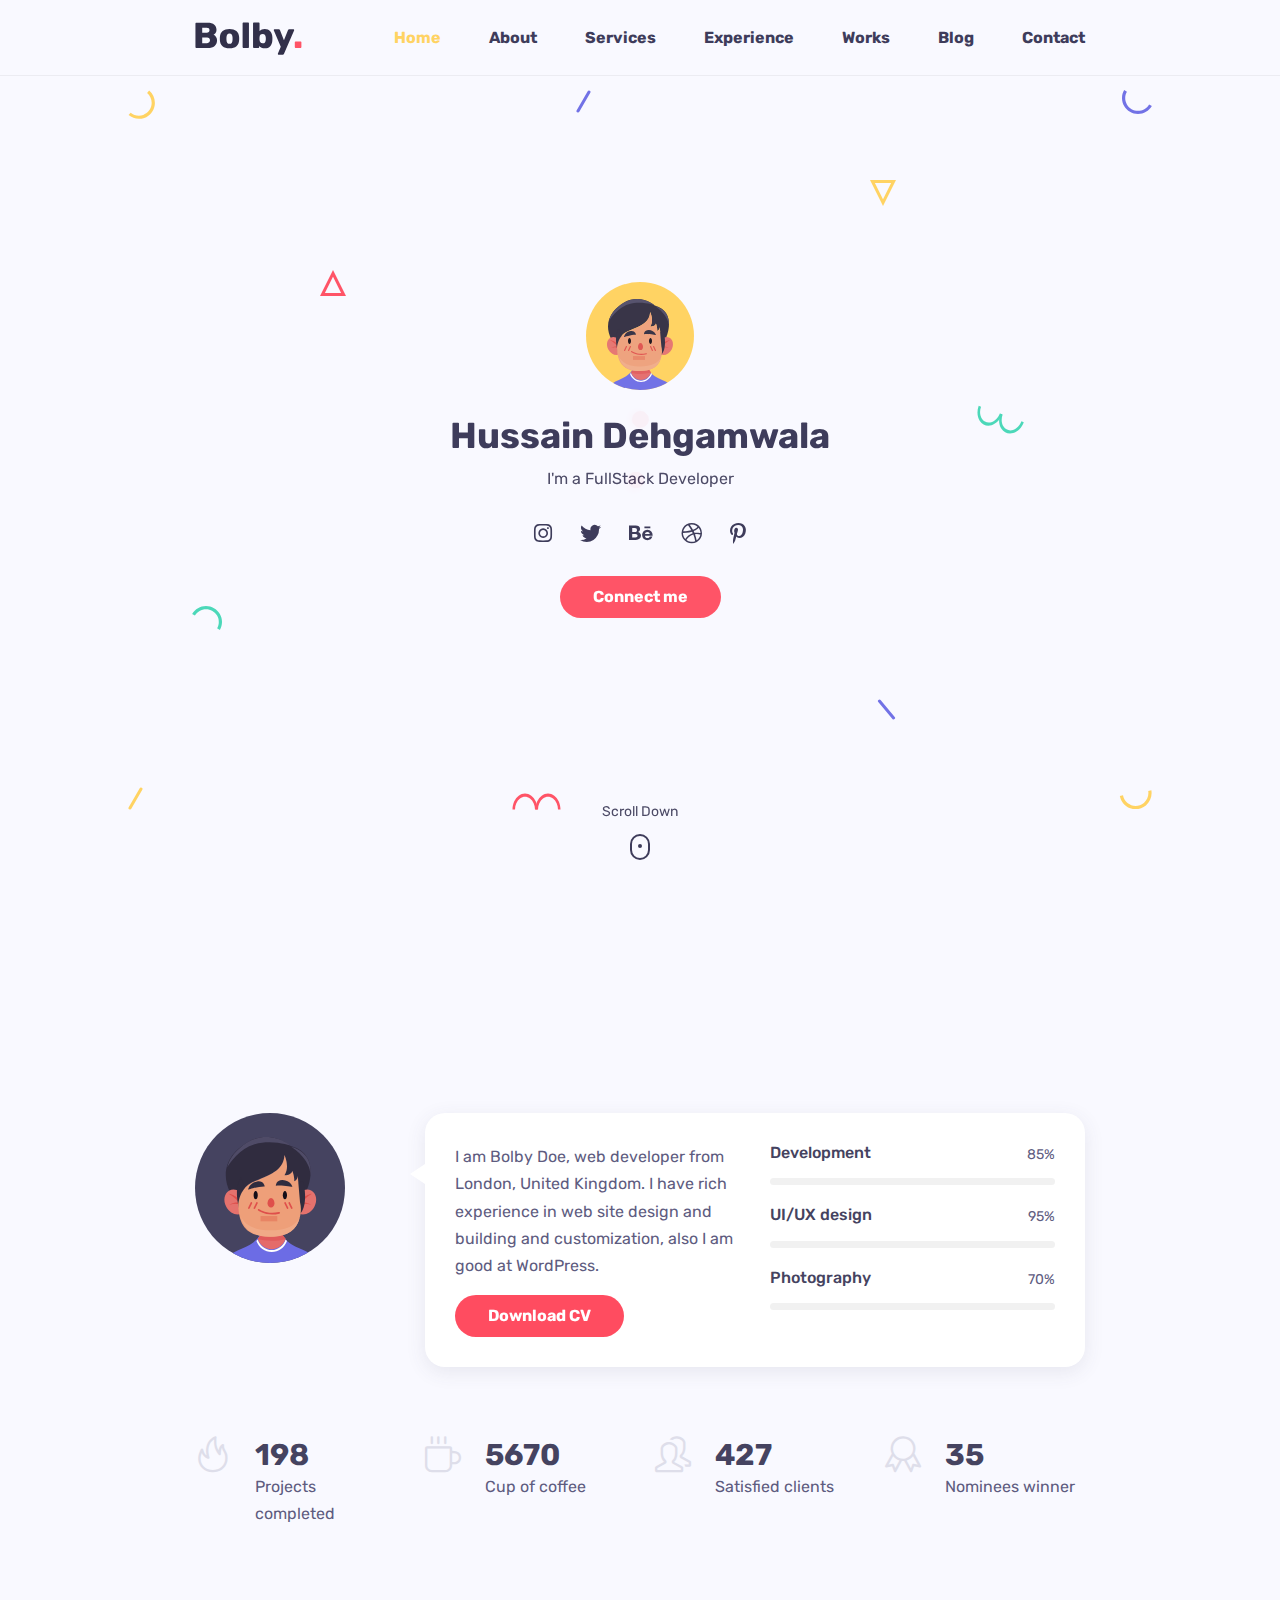
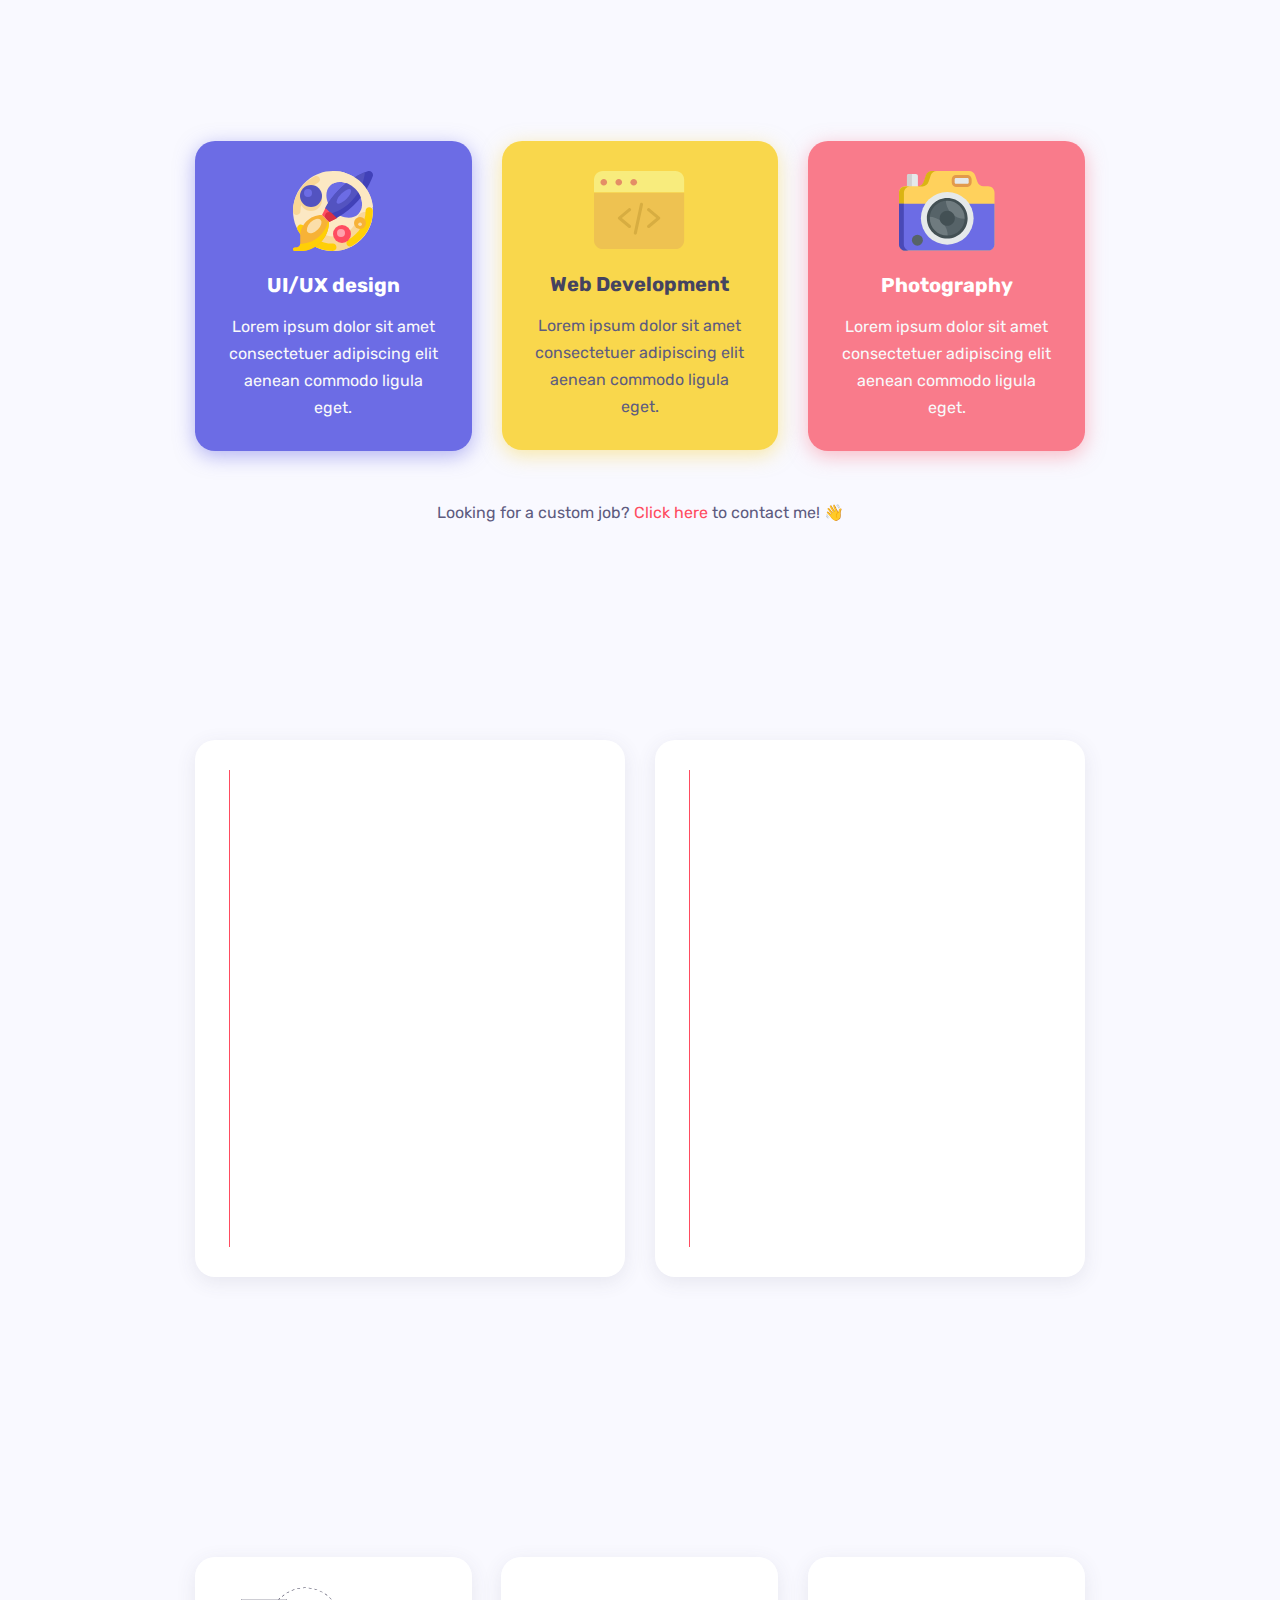
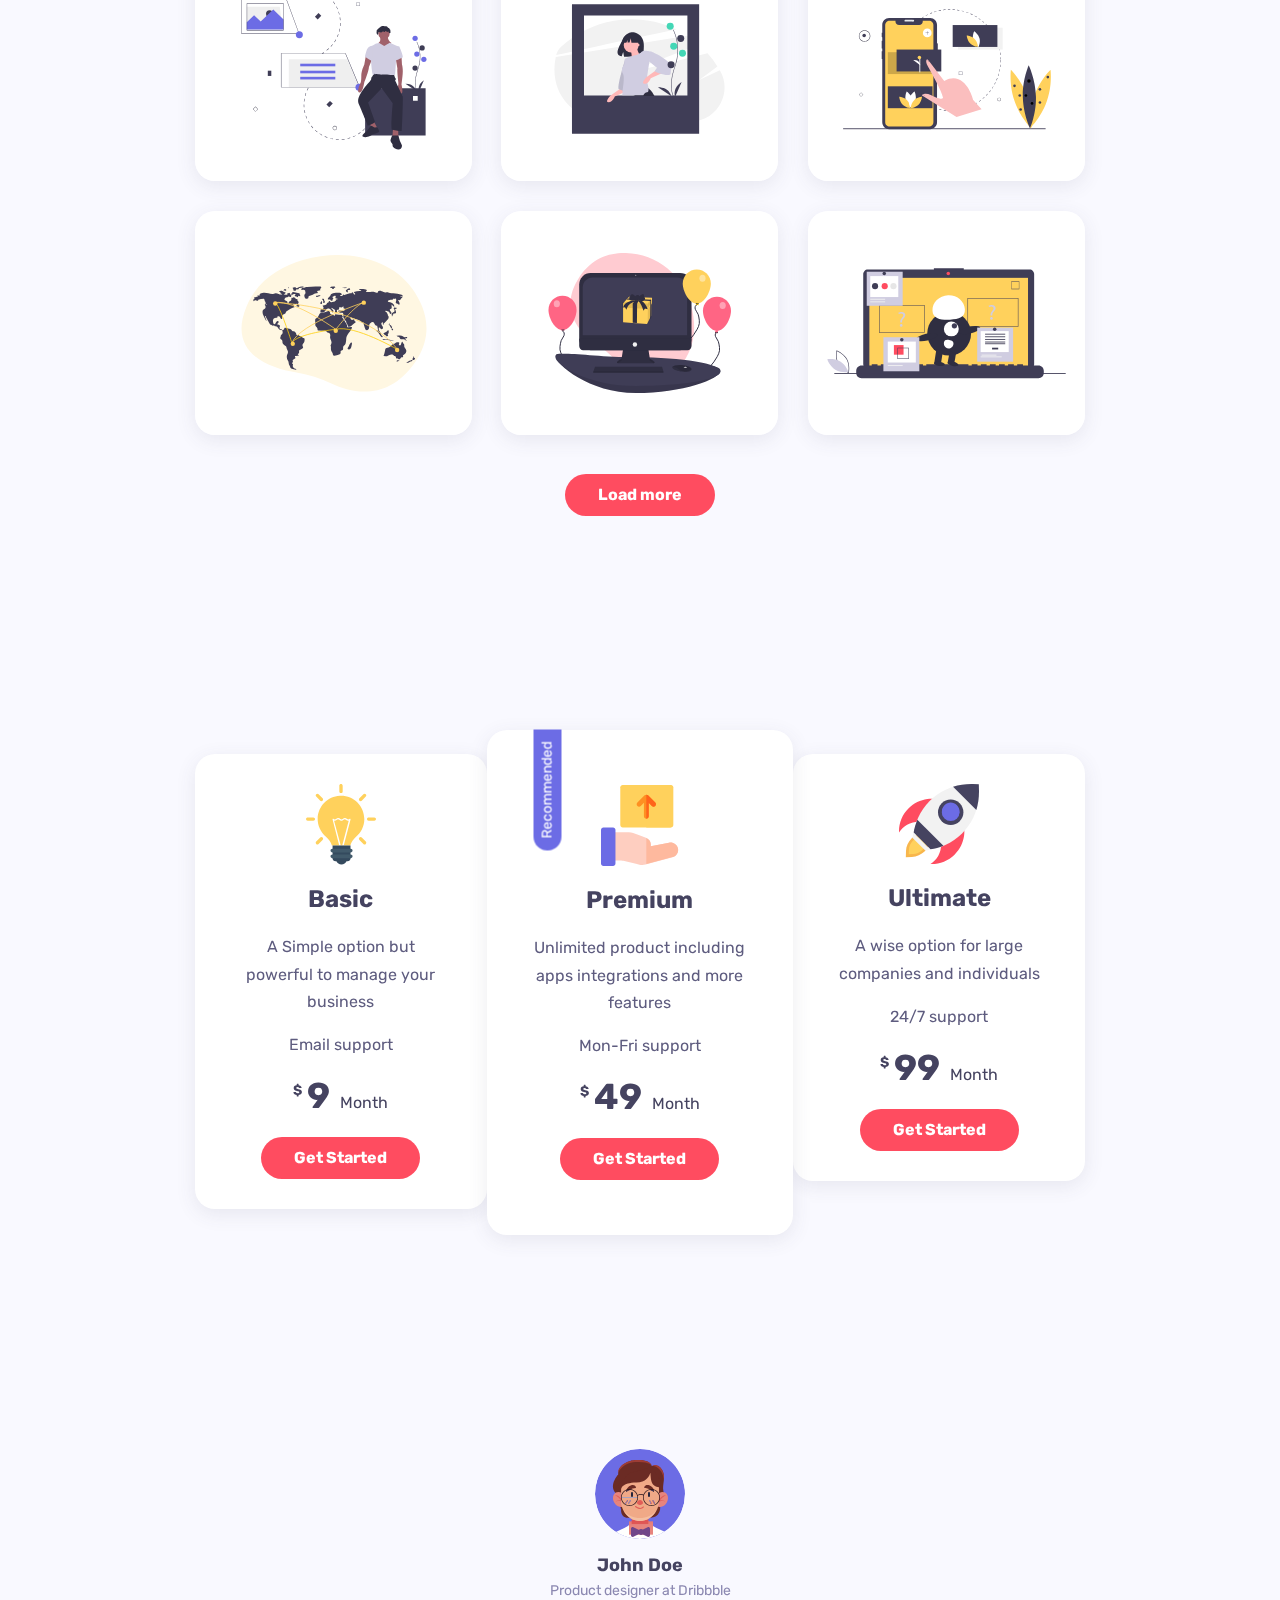
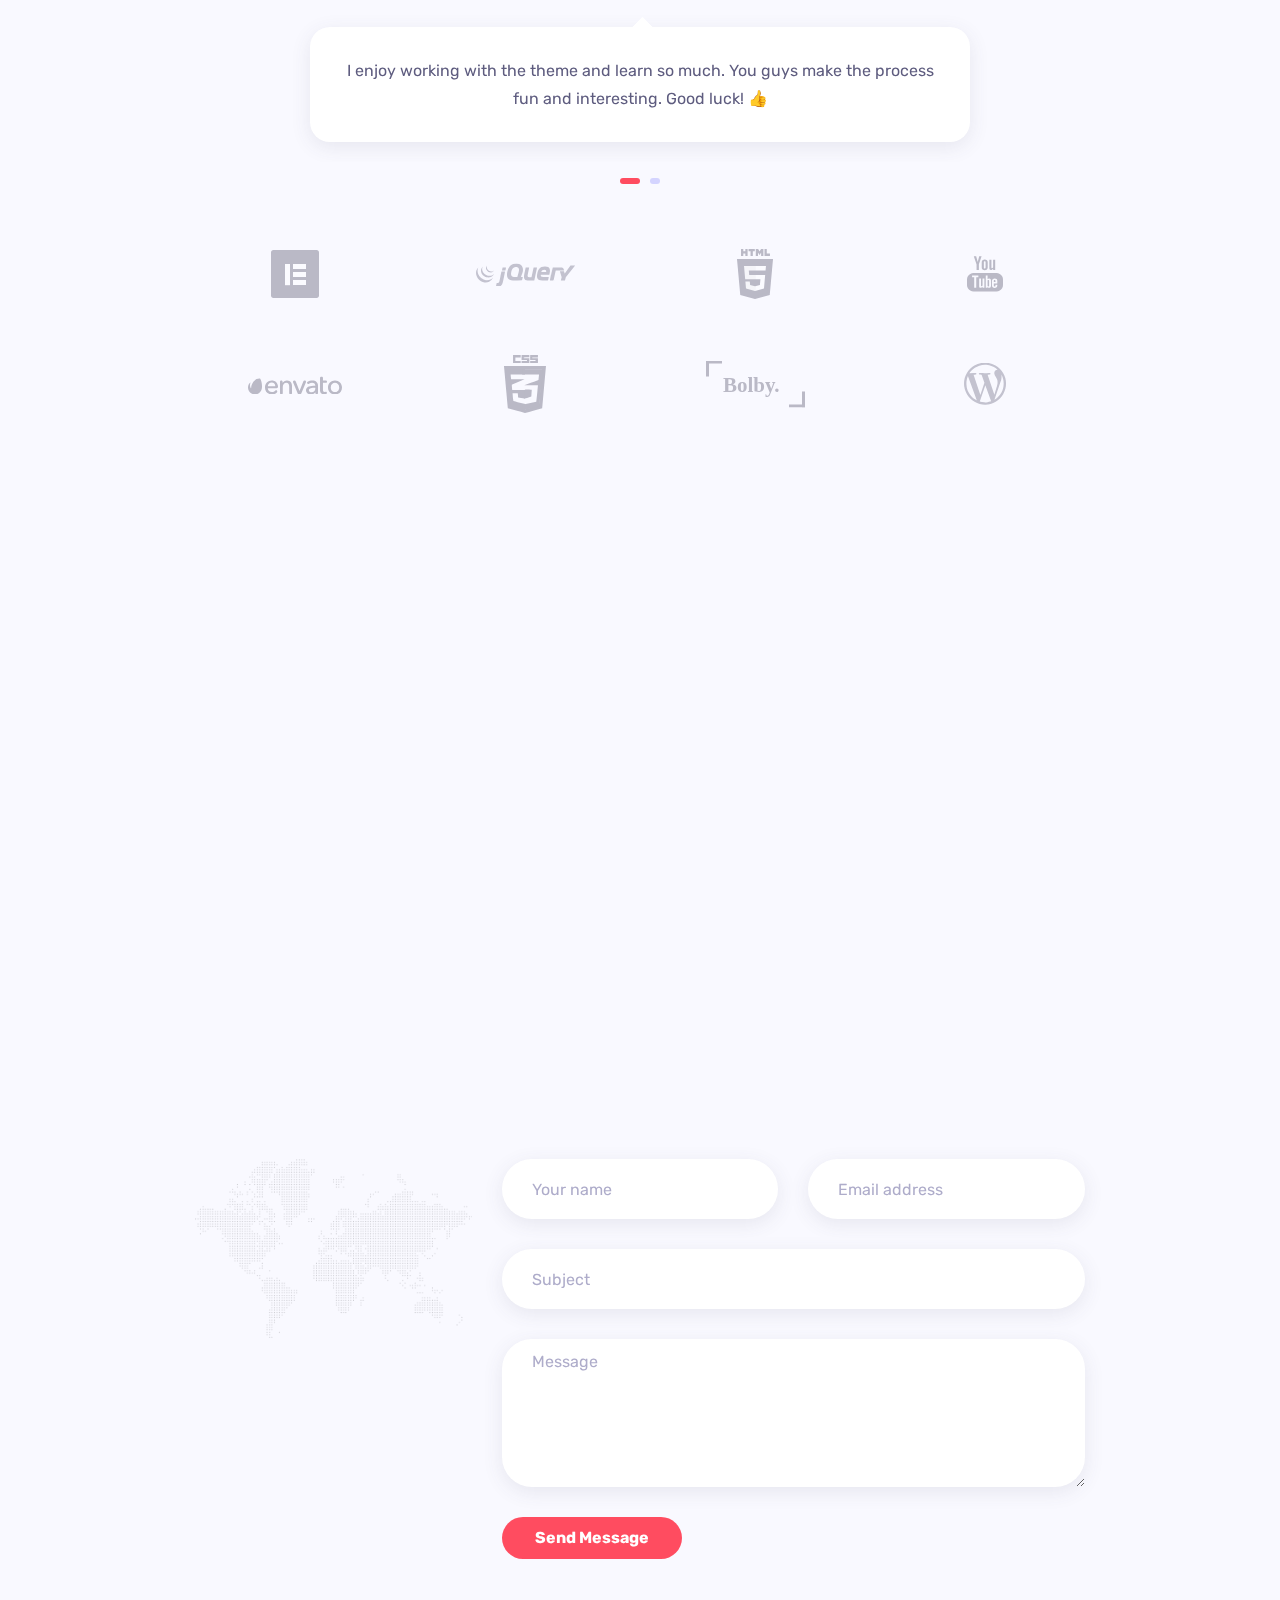
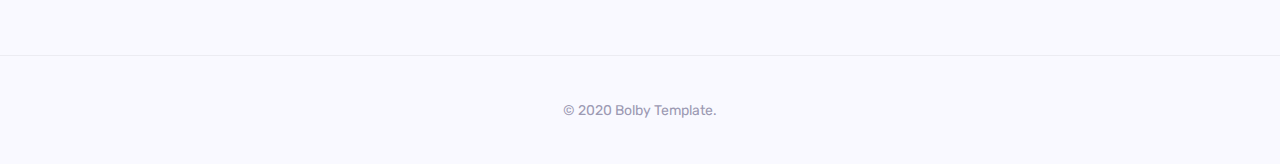
==== index.html @ fae6b525 "Test changes" ====
<!DOCTYPE html>
<html lang="en-US"><head><meta http-equiv="Content-Type" content="text/html; charset=UTF-8"><title>Being Hussain - Fullstack Web Developer</title><meta name="description" content="Bolby - Portfolio/CV/Resume HTML Template"><meta name="viewport" content="width=device-width, initial-scale=1, maximum-scale=1"><link rel="shortcut icon" type="image/x-icon" href="favicons/8858-images-favicon.png"><!-- STYLESHEETS --><link rel="stylesheet" href="css/css-bootstrap.min.css" type="text/css" media="all"><link rel="stylesheet" href="css/css-all.min.css" type="text/css" media="all"><link rel="stylesheet" href="css/css-simple-line-icons.css" type="text/css" media="all"><link rel="stylesheet" href="css/css-slick.css" type="text/css" media="all"><link rel="stylesheet" href="css/css-animate.css" type="text/css" media="all"><link rel="stylesheet" href="css/css-magnific-popup.css" type="text/css" media="all"><link rel="stylesheet" href="css/css-style.css" type="text/css" media="all"><!--[if lt IE 9]>
      <script src="https://oss.maxcdn.com/html5shiv/3.7.2/html5shiv.min.js"></script>
      <script src="https://oss.maxcdn.com/respond/1.4.2/respond.min.js"></script>
    <![endif]--></head><body>

<!-- Preloader -->
<div id="preloader" class="light">
	<div class="outer">
		<!-- Google Chrome -->
		<div class="infinityChrome">
			<div></div>
			<div></div>
			<div></div>
		</div>

		<!-- Safari and others -->
		<div class="infinity">
			<div>
				<span></span>
			</div>
			<div>
				<span></span>
			</div>
			<div>
				<span></span>
			</div>
		</div>
		<!-- Stuff -->
		<svg xmlns="http://www.w3.org/2000/svg" version="1.1" class="goo-outer"><defs><filter id="goo"><fegaussianblur in="SourceGraphic" stddeviation="6" result="blur"></fegaussianblur><fecolormatrix in="blur" values="1 0 0 0 0  0 1 0 0 0  0 0 1 0 0  0 0 0 18 -7" result="goo"></fecolormatrix><feblend in="SourceGraphic" in2="goo"></feblend></filter></defs></svg></div>
</div>

<!-- desktop header -->
<header class="desktop-header-3 light fixed-top"><div class="container">
	
        <nav class="navbar navbar-expand-lg navbar-dark"><a class="navbar-brand" href="index-3-light.html"><img src="images/images-logo-dark.svg" alt="Bolby"></a> <button aria-controls="navbarNavDropdown" aria-expanded="false" aria-label="Toggle navigation" class="navbar-toggler" data-target="#navbarNavDropdown" data-toggle="collapse" type="button"><span class="navbar-toggler-icon"></span></button>
            <div class="collapse navbar-collapse" id="navbarNavDropdown">
                <ul class="navbar-nav ml-auto scrollspy"><li class="nav-item"><a class="nav-link" href="#home">Home</a></li>
                    <li class="nav-item"><a href="#about" class="nav-link">About</a></li>
                    <li class="nav-item"><a href="#services" class="nav-link">Services</a></li>
                    <li class="nav-item"><a href="#experience" class="nav-link">Experience</a></li>
                    <li class="nav-item"><a href="#works" class="nav-link">Works</a></li>
                    <li class="nav-item"><a href="#blog" class="nav-link">Blog</a></li>
                    <li class="nav-item"><a href="#contact" class="nav-link">Contact</a></li>
                </ul></div>
        </nav></div>

</header><!-- main layout --><main class="content-3"><!-- section home --><section id="home" class="home light d-flex align-items-center"><div class="container">

			<!-- intro -->
			<div class="intro">
				<!-- avatar image -->
				<img src="images/images-avatar-1.svg" alt="Bolby" class="mb-4"><!-- info --><h1 class="mb-2 mt-0">Hussain Dehgamwala</h1>
				<span>I'm a <span class="text-rotating">FullStack Developer, Front-End developer, UI-UX Developer</span></span>

				<!-- social icons -->
				<ul class="social-icons light list-inline mb-0 mt-4"><li class="list-inline-item"><a href="#"><i class="fab fa-instagram"></i></a></li>
					<li class="list-inline-item"><a href="#"><i class="fab fa-twitter"></i></a></li>
					<li class="list-inline-item"><a href="#"><i class="fab fa-behance"></i></a></li>
					<li class="list-inline-item"><a href="#"><i class="fab fa-dribbble"></i></a></li>
					<li class="list-inline-item"><a href="#"><i class="fab fa-pinterest-p"></i></a></li>
				</ul><!-- buttons --><div class="mt-4">
					<a href="#contact" class="btn btn-default">Connect me</a>
				</div>
			</div>
			
			<!-- scroll down mouse wheel -->
			<div class="scroll-down light">
				<a href="#about" class="mouse-wrapper">
					<span>Scroll Down</span>
					<span class="mouse">
						<span class="wheel"></span>
					</span>
				</a>
			</div>

			<!-- parallax layers -->
			<div class="parallax" data-relative-input="true">

				<svg width="27" height="29" data-depth="0.3" class="layer p1" xmlns="http://www.w3.org/2000/svg"><path d="M21.15625.60099c4.37954 3.67487 6.46544 9.40612 5.47254 15.03526-.9929 5.62915-4.91339 10.30141-10.2846 12.25672-5.37122 1.9553-11.3776.89631-15.75715-2.77856l2.05692-2.45134c3.50315 2.93948 8.3087 3.78663 12.60572 2.22284 4.297-1.5638 7.43381-5.30209 8.22768-9.80537.79387-4.50328-.8749-9.08872-4.37803-12.02821L21.15625.60099z" fill="#FFD15C" fill-rule="evenodd"></path></svg><svg width="26" height="26" data-depth="0.2" class="layer p2" xmlns="http://www.w3.org/2000/svg"><path d="M13 3.3541L2.42705 24.5h21.1459L13 3.3541z" stroke="#FF4C60" stroke-width="3" fill="none" fill-rule="evenodd"></path></svg><svg width="30" height="25" data-depth="0.3" class="layer p3" xmlns="http://www.w3.org/2000/svg"><path d="M.1436 8.9282C3.00213 3.97706 8.2841.92763 14.00013.92796c5.71605.00032 10.9981 3.04992 13.85641 8 2.8583 4.95007 2.8584 11.0491-.00014 16.00024l-2.77128-1.6c2.28651-3.96036 2.28631-8.84002.00011-12.8002-2.2862-3.96017-6.5124-6.40017-11.08513-6.4-4.57271.00018-8.79872 2.43984-11.08524 6.4002l-2.77128-1.6z" fill="#44D7B6" fill-rule="evenodd"></path></svg><svg width="15" height="23" data-depth="0.6" class="layer p4" xmlns="http://www.w3.org/2000/svg"><rect transform="rotate(30 9.86603 10.13397)" x="7" width="3" height="25" rx="1.5" fill="#FFD15C" fill-rule="evenodd"></rect></svg><svg width="15" height="23" data-depth="0.2" class="layer p5" xmlns="http://www.w3.org/2000/svg"><rect transform="rotate(30 9.86603 10.13397)" x="7" width="3" height="25" rx="1.5" fill="#6C6CE5" fill-rule="evenodd"></rect></svg><svg width="49" height="17" data-depth="0.5" class="layer p6" xmlns="http://www.w3.org/2000/svg"><g fill="#FF4C60" fill-rule="evenodd"><path d="M.5 16.5c0-5.71709 2.3825-10.99895 6.25-13.8567 3.8675-2.85774 8.6325-2.85774 12.5 0C23.1175 5.50106 25.5 10.78292 25.5 16.5H23c0-4.57303-1.90625-8.79884-5-11.08535-3.09375-2.28652-6.90625-2.28652-10 0C4.90625 7.70116 3 11.92697 3 16.5H.5z"></path><path d="M23.5 16.5c0-5.71709 2.3825-10.99895 6.25-13.8567 3.8675-2.85774 8.6325-2.85774 12.5 0C46.1175 5.50106 48.5 10.78292 48.5 16.5H46c0-4.57303-1.90625-8.79884-5-11.08535-3.09375-2.28652-6.90625-2.28652-10 0-3.09375 2.28651-5 6.51232-5 11.08535h-2.5z"></path></g></svg><svg width="26" height="26" data-depth="0.4" class="layer p7" xmlns="http://www.w3.org/2000/svg"><path d="M13 22.6459L2.42705 1.5h21.1459L13 22.6459z" stroke="#FFD15C" stroke-width="3" fill="none" fill-rule="evenodd"></path></svg><svg width="19" height="21" data-depth="0.3" class="layer p8" xmlns="http://www.w3.org/2000/svg"><rect transform="rotate(-40 6.25252 10.12626)" x="7" width="3" height="25" rx="1.5" fill="#6C6CE5" fill-rule="evenodd"></rect></svg><svg width="30" height="25" data-depth="0.3" data-depth-y="-1.30" class="layer p9" xmlns="http://www.w3.org/2000/svg"><path d="M29.8564 16.0718c-2.85854 4.95114-8.1405 8.00057-13.85654 8.00024-5.71605-.00032-10.9981-3.04992-13.85641-8-2.8583-4.95007-2.8584-11.0491.00014-16.00024l2.77128 1.6c-2.28651 3.96036-2.28631 8.84002-.00011 12.8002 2.2862 3.96017 6.5124 6.40017 11.08513 6.4 4.57271-.00018 8.79872-2.43984 11.08524-6.4002l2.77128 1.6z" fill="#6C6CE5" fill-rule="evenodd"></path></svg><svg width="47" height="29" data-depth="0.2" class="layer p10" xmlns="http://www.w3.org/2000/svg"><g fill="#44D7B6" fill-rule="evenodd"><path d="M46.78878 17.19094c-1.95535 5.3723-6.00068 9.52077-10.61234 10.8834-4.61167 1.36265-9.0893-.26708-11.74616-4.27524-2.65686-4.00817-3.08917-9.78636-1.13381-15.15866l2.34923.85505c-1.56407 4.29724-1.2181 8.92018.90705 12.12693 2.12514 3.20674 5.70772 4.5107 9.39692 3.4202 3.68921-1.0905 6.92581-4.40949 8.48988-8.70673l2.34923.85505z"></path><path d="M25.17585 9.32448c-1.95535 5.3723-6.00068 9.52077-10.61234 10.8834-4.61167 1.36264-9.0893-.26708-11.74616-4.27525C.16049 11.92447-.27182 6.14628 1.68354.77398l2.34923.85505c-1.56407 4.29724-1.2181 8.92018.90705 12.12692 2.12514 3.20675 5.70772 4.5107 9.39692 3.4202 3.68921-1.0905 6.92581-4.40948 8.48988-8.70672l2.34923.85505z"></path></g></svg><svg width="33" height="20" data-depth="0.5" class="layer p11" xmlns="http://www.w3.org/2000/svg"><path d="M32.36774.34317c.99276 5.63023-1.09332 11.3614-5.47227 15.03536-4.37895 3.67396-10.3855 4.73307-15.75693 2.77837C5.76711 16.2022 1.84665 11.53014.8539 5.8999l3.15139-.55567c.7941 4.50356 3.93083 8.24147 8.22772 9.8056 4.29688 1.56413 9.10275.71673 12.60554-2.2227C28.34133 9.98771 30.01045 5.4024 29.21635.89884l3.15139-.55567z" fill="#FFD15C" fill-rule="evenodd"></path></svg></div>
		</div>
		
	</section><!-- section about --><section id="about"><div class="container">
			
			<!-- section title -->
			<h2 class="section-title wow fadeInUp">About Me</h2>

			<div class="spacer" data-height="60"></div>
			
			<div class="row">

				<div class="col-md-3">
					<div class="text-center text-md-left">
						<!-- avatar image -->
						<img src="images/images-avatar-2.svg" alt="Bolby"></div>
					<div class="spacer d-md-none d-lg-none" data-height="30"></div>
				</div>

				<div class="col-md-9 triangle-left-md triangle-top-sm">
					<div class="rounded bg-white shadow-dark padding-30">
						<div class="row">
							<div class="col-md-6">
								<!-- about text -->
								<p>I am Bolby Doe, web developer from London, United Kingdom. I have rich experience in web site design and building and customization, also I am good at WordPress.</p>
								<div class="mt-3">
									<a href="#" class="btn btn-default">Download CV</a>
								</div>
								<div class="spacer d-md-none d-lg-none" data-height="30"></div>
							</div>
							<div class="col-md-6">
								<!-- skill item -->
								<div class="skill-item">
									<div class="skill-info clearfix">
										<h4 class="float-left mb-3 mt-0">Development</h4>
										<span class="float-right">85%</span>
									</div>
									<div class="progress">
										<div class="progress-bar data-background" role="progressbar" aria-valuemin="0" aria-valuemax="100" aria-valuenow="85" data-color="#FFD15C">
										</div>
									</div>
									<div class="spacer" data-height="20"></div>
								</div>

								<!-- skill item -->
								<div class="skill-item">
									<div class="skill-info clearfix">
										<h4 class="float-left mb-3 mt-0">UI/UX design</h4>
										<span class="float-right">95%</span>
									</div>
									<div class="progress">
										<div class="progress-bar data-background" role="progressbar" aria-valuemin="0" aria-valuemax="100" aria-valuenow="95" data-color="#FF4C60">
										</div>
									</div>
									<div class="spacer" data-height="20"></div>
								</div>

								<!-- skill item -->
								<div class="skill-item">
									<div class="skill-info clearfix">
										<h4 class="float-left mb-3 mt-0">Photography</h4>
										<span class="float-right">70%</span>
									</div>
									<div class="progress">
										<div class="progress-bar data-background" role="progressbar" aria-valuemin="0" aria-valuemax="100" aria-valuenow="70" data-color="#6C6CE5">
										</div>
									</div>
								</div>
							</div>
						</div>
					</div>
				</div>

			</div>
			<!-- row end -->

			<div class="spacer" data-height="70"></div>
			
			<div class="row">
				
				<div class="col-md-3 col-sm-6">
					<!-- fact item -->
					<div class="fact-item">
						<span class="icon icon-fire"></span>
						<div class="details">
							<h3 class="mb-0 mt-0 number"><em class="count">198</em></h3>
							<p class="mb-0">Projects completed</p>
						</div>
					</div>
					<div class="spacer d-md-none d-lg-none" data-height="30"></div>
				</div>

				<div class="col-md-3 col-sm-6">
					<!-- fact item -->
					<div class="fact-item">
						<span class="icon icon-cup"></span>
						<div class="details">
							<h3 class="mb-0 mt-0 number"><em class="count">5670</em></h3>
							<p class="mb-0">Cup of coffee</p>
						</div>
					</div>
					<div class="spacer d-md-none d-lg-none" data-height="30"></div>
				</div>

				<div class="col-md-3 col-sm-6">
					<!-- fact item -->
					<div class="fact-item">
						<span class="icon icon-people"></span>
						<div class="details">
							<h3 class="mb-0 mt-0 number"><em class="count">427</em></h3>
							<p class="mb-0">Satisfied clients</p>
						</div>
					</div>
					<div class="spacer d-md-none d-lg-none" data-height="30"></div>
				</div>

				<div class="col-md-3 col-sm-6">
					<!-- fact item -->
					<div class="fact-item">
						<span class="icon icon-badge"></span>
						<div class="details">
							<h3 class="mb-0 mt-0 number"><em class="count">35</em></h3>
							<p class="mb-0">Nominees winner</p>
						</div>
					</div>
				</div>

			</div>

		</div>
		
	</section><!-- section services --><section id="services"><div class="container">
			
			<!-- section title -->
			<h2 class="section-title wow fadeInUp">Services</h2>

			<div class="spacer" data-height="60"></div>
			
			<div class="row">

				<div class="col-md-4">
					<!-- service box -->
					<div class="service-box rounded data-background padding-30 text-center text-light shadow-blue" data-color="#6C6CE5">
						<img src="images/images-service-1.svg" alt="UI/UX design"><h3 class="mb-3 mt-0">UI/UX design</h3>
						<p class="mb-0">Lorem ipsum dolor sit amet consectetuer adipiscing elit aenean commodo ligula eget.</p>
					</div>
					<div class="spacer d-md-none d-lg-none" data-height="30"></div>
				</div>

				<div class="col-md-4">
					<!-- service box -->
					<div class="service-box rounded data-background padding-30 text-center shadow-yellow" data-color="#F9D74C">
						<img src="images/images-service-2.svg" alt="UI/UX design"><h3 class="mb-3 mt-0">Web Development</h3>
						<p class="mb-0">Lorem ipsum dolor sit amet consectetuer adipiscing elit aenean commodo ligula eget.</p>
					</div>
					<div class="spacer d-md-none d-lg-none" data-height="30"></div>
				</div>

				<div class="col-md-4">
					<!-- service box -->
					<div class="service-box rounded data-background padding-30 text-center text-light shadow-pink" data-color="#F97B8B">
						<img src="images/images-service-3.svg" alt="UI/UX design"><h3 class="mb-3 mt-0">Photography</h3>
						<p class="mb-0">Lorem ipsum dolor sit amet consectetuer adipiscing elit aenean commodo ligula eget.</p>
					</div>
				</div>

			</div>

			<div class="mt-5 text-center">
				<p class="mb-0">Looking for a custom job? <a href="#contact">Click here</a> to contact me! 👋</p>
			</div>

		</div>
		
	</section><!-- section experience --><section id="experience"><div class="container">
			
			<!-- section title -->
			<h2 class="section-title wow fadeInUp">Experience</h2>

			<div class="spacer" data-height="60"></div>
			
			<div class="row">

				<div class="col-md-6">
					
					<!-- timeline wrapper -->
					<div class="timeline edu bg-white rounded shadow-dark padding-30 overflow-hidden">

						<!-- timeline item -->
						<div class="timeline-container wow fadeInUp">
							<div class="content">
								<span class="time">2019 - Present</span>
								<h3 class="title">Academic Degree</h3>
								<p>Lorem ipsum dolor sit amet quo ei simul congue exerci ad nec admodum perfecto.</p>
							</div>
						</div>

						<!-- timeline item -->
						<div class="timeline-container wow fadeInUp" data-wow-delay="0.2s">
							<div class="content">
								<span class="time">2017 - 2013</span>
								<h3 class="title">Bachelor’s Degree</h3>
								<p>Lorem ipsum dolor sit amet quo ei simul congue exerci ad nec admodum perfecto.</p>
							</div>
						</div>

						<!-- timeline item -->
						<div class="timeline-container wow fadeInUp" data-wow-delay="0.4s">
							<div class="content">
								<span class="time">2013 - 2009</span>
								<h3 class="title">Honours Degree</h3>
								<p>Lorem ipsum dolor sit amet quo ei simul congue exerci ad nec admodum perfecto.</p>
							</div>
						</div>

						<!-- main line -->
						<span class="line"></span>

					</div>

				</div>

				<div class="col-md-6">
					
					<!-- responsive spacer -->
					<div class="spacer d-md-none d-lg-none" data-height="30"></div>

					<!-- timeline wrapper -->
					<div class="timeline exp bg-white rounded shadow-dark padding-30 overflow-hidden">

						<!-- timeline item -->
						<div class="timeline-container wow fadeInUp">
							<div class="content">
								<span class="time">2019 - Present</span>
								<h3 class="title">Web Designer</h3>
								<p>Lorem ipsum dolor sit amet quo ei simul congue exerci ad nec admodum perfecto.</p>
							</div>
						</div>

						<!-- timeline item -->
						<div class="timeline-container wow fadeInUp" data-wow-delay="0.2s">
							<div class="content">
								<span class="time">2017 - 2013</span>
								<h3 class="title">Front-End Developer</h3>
								<p>Lorem ipsum dolor sit amet quo ei simul congue exerci ad nec admodum perfecto.</p>
							</div>
						</div>

						<!-- timeline item -->
						<div class="timeline-container wow fadeInUp" data-wow-delay="0.4s">
							<div class="content">
								<span class="time">2013 - 2009</span>
								<h3 class="title">Back-End Developer</h3>
								<p>Lorem ipsum dolor sit amet quo ei simul congue exerci ad nec admodum perfecto.</p>
							</div>
						</div>

						<!-- main line -->
						<span class="line"></span>

					</div>

				</div>

			</div>

		</div>
		
	</section><!-- section works --><section id="works"><div class="container">
			
			<!-- section title -->
			<h2 class="section-title wow fadeInUp">Recent works</h2>

			<div class="spacer" data-height="60"></div>

			<!-- portfolio filter (desktop) -->
			<ul class="portfolio-filter list-inline wow fadeInUp"><li class="current list-inline-item" data-filter="*">Everything</li>
				<li class="list-inline-item" data-filter=".creative">Creative</li>
				<li class="list-inline-item" data-filter=".art">Art</li>
				<li class="list-inline-item" data-filter=".design">Design</li>
				<li class="list-inline-item" data-filter=".branding">Branding</li>
			</ul><!-- portfolio filter (mobile) --><div class="pf-filter-wrapper">
				<select class="portfolio-filter-mobile"><option value="*">Everything</option><option value=".creative">Creative</option><option value=".art">Art</option><option value=".design">Design</option><option value=".branding">Branding</option></select></div>
			
			<!-- portolio wrapper -->
			<div class="row portfolio-wrapper">
				
				<!-- portfolio item -->
				<div class="col-md-4 col-sm-6 grid-item art">
					<a href="images/works/1.svg" class="work-image">
						<div class="portfolio-item rounded shadow-dark">
							<div class="details">
								<span class="term">Art</span>
								<h4 class="title">Project Managment Illustration</h4>
								<span class="more-button"><i class="icon-magnifier-add"></i></span>
							</div>
							<div class="thumb">
								<img src="images/works-1.svg" alt="Portfolio-title"><div class="mask"></div>
							</div>
						</div>
					</a>
				</div>

				<!-- portfolio item -->
				<div class="col-md-4 col-sm-6 grid-item creative design">
					<a href="#small-dialog" class="work-content">
						<div class="portfolio-item rounded shadow-dark">
							<div class="details">
								<span class="term">Creative</span>
								<h4 class="title">Guest App Walkthrough Screens</h4>
								<span class="more-button"><i class="icon-options"></i></span>
							</div>
							<div class="thumb">
								<img src="images/works-2.svg" alt="Portfolio-title"><div class="mask"></div>
							</div>
						</div>
					</a>
					<div id="small-dialog" class="white-popup zoom-anim-dialog mfp-hide">
						<img src="images/images-single-work.svg" alt="Title"><h2>Guest App Walkthrough Screens</h2>
						<p>Lorem ipsum dolor sit amet, consectetur adipiscing elit. Etiam hendrerit nibh in massa semper rutrum. In rhoncus eleifend mi id tempus.</p>
						<p>Donec consectetur, libero at pretium euismod, nisl felis lobortis urna, id tristique nisl lectus eget ligula.</p>
						<a href="#" class="btn btn-default">View on Dribbble</a>
					</div>
				</div>

				<!-- portfolio item -->
				<div class="col-md-4 col-sm-6 grid-item branding">
					<a href="https://www.youtube.com/watch?v=qf9z4ulfmYw" class="work-video">
						<div class="portfolio-item rounded shadow-dark">
							<div class="details">
								<span class="term">Branding</span>
								<h4 class="title">Delivery App Wireframe</h4>
								<span class="more-button"><i class="icon-camrecorder"></i></span>
							</div>
							<div class="thumb">
								<img src="images/works-3.svg" alt="Portfolio-title"><div class="mask"></div>
							</div>
						</div>
					</a>
				</div>

				<!-- portfolio item -->
				<div class="col-md-4 col-sm-6 grid-item creative">
					<a href="https://w.soundcloud.com/player/?url=https%3A//api.soundcloud.com/tracks/240233494&amp;color=%23ff5500&amp;auto_play=false&amp;hide_related=false&amp;show_comments=true&amp;show_user=true&amp;show_reposts=false&amp;show_teaser=true&amp;visual=true" class="work-video">
						<div class="portfolio-item rounded shadow-dark">
							<div class="details">
								<span class="term">Creative</span>
								<h4 class="title">Onboarding Motivation</h4>
								<span class="more-button"><i class="icon-music-tone-alt"></i></span>
							</div>
							<div class="thumb">
								<img src="images/works-4.svg" alt="Portfolio-title"><div class="mask"></div>
							</div>
						</div>
					</a>
				</div>

				<!-- portfolio item -->
				<div class="col-md-4 col-sm-6 grid-item art branding">
					<a href="#gallery-1" class="gallery-link">
						<div class="portfolio-item rounded shadow-dark">
							<div class="details">
								<span class="term">Art, Branding</span>
								<h4 class="title">iMac Mockup Design</h4>
								<span class="more-button"><i class="icon-picture"></i></span>
							</div>
							<div class="thumb">
								<img src="images/works-5.svg" alt="Portfolio-title"><div class="mask"></div>
							</div>
						</div>
					</a>
					<div id="gallery-1" class="gallery mfp-hide">
						<a href="images/works/5.svg"></a>
						<a href="images/works/4.svg"></a>
					</div>
				</div>

				<!-- portfolio item -->
				<div class="col-md-4 col-sm-6 grid-item creative design">
					<a href="https://themeforest.net/user/pxlsolutions/portfolio" target="_blank">
						<div class="portfolio-item rounded shadow-dark">
							<div class="details">
								<span class="term">Creative, Design</span>
								<h4 class="title">Game Store App Concept</h4>
								<span class="more-button"><i class="icon-link"></i></span>
							</div>
							<div class="thumb">
								<img src="images/works-6.svg" alt="Portfolio-title"><div class="mask"></div>
							</div>
						</div>
					</a>
				</div>

			</div>
			
			<!-- more button -->
			<div class="load-more text-center mt-4">
				<a href="javascript:.html" class="btn btn-default"><i class="fas fa-spinner"></i> Load more</a>
				<!-- numbered pagination (hidden for infinite scroll) -->
				<ul class="portfolio-pagination list-inline d-none"><li class="list-inline-item">1</li>
					<li class="list-inline-item"><a href="works-2.html">2</a></li>
				</ul></div>

		</div>

	</section><!-- section prices --><section id="prices"><div class="container">
			
			<!-- section title -->
			<h2 class="section-title wow fadeIn">Pricing Plans</h2>

			<div class="spacer" data-height="60"></div>
			
			<div class="row">
				
				<div class="col-md-4 pr-md-0 mt-md-4 mt-0">
					<!-- price item -->
					<div class="price-item bg-white rounded shadow-dark text-center">
						<img src="images/images-price-1.svg" alt="Regular"><h2 class="plan">Basic</h2>
						<p>A Simple option but powerful to manage your business</p>
						<p>Email support</p>
						<h3 class="price"><em>$</em>9<span>Month</span></h3>
						<a href="#" class="btn btn-default">Get Started</a>
					</div>
				</div>

				<div class="col-md-4 px-md-0 my-4 my-md-0">
					<!-- price item recommended-->
					<div class="price-item bg-white rounded shadow-dark text-center best">
						<span class="badge">Recommended</span>
						<img src="images/images-price-2.svg" alt="Premium"><h2 class="plan">Premium</h2>
						<p>Unlimited product including apps integrations and more features</p>
						<p>Mon-Fri support</p>
						<h3 class="price"><em>$</em>49<span>Month</span></h3>
						<a href="#" class="btn btn-default">Get Started</a>
					</div>
				</div>

				<div class="col-md-4 pl-md-0 mt-md-4 mt-0">
					<!-- price item -->
					<div class="price-item bg-white rounded shadow-dark text-center">
						<img src="images/images-price-3.svg" alt="Ultimate"><h2 class="plan">Ultimate</h2>
						<p>A wise option for large companies and individuals</p>
						<p>24/7 support</p>
						<h3 class="price"><em>$</em>99<span>Month</span></h3>
						<a href="#" class="btn btn-default">Get Started</a>
					</div>
				</div>

			</div>

		</div>

	</section><!-- section testimonials --><section id="testimonials"><div class="container">
			
			<!-- section title -->
			<h2 class="section-title wow fadeInUp">Clients &amp; Reviews</h2>

			<div class="spacer" data-height="60"></div>
			
			<!-- testimonials wrapper -->
			<div class="testimonials-wrapper">
				
				<!-- testimonial item -->
				<div class="testimonial-item text-center mx-auto">
					<div class="thumb mb-3 mx-auto">
						<img src="images/images-avatar-3.svg" alt="customer-name"></div>
					<h4 class="mt-3 mb-0">John Doe</h4>
					<span class="subtitle">Product designer at Dribbble</span>
					<div class="bg-white padding-30 shadow-dark rounded triangle-top position-relative mt-4">
						<p class="mb-0">I enjoy working with the theme and learn so much. You guys make the process fun and interesting. Good luck! 👍</p>
					</div>
				</div>
				
				<!-- testimonial item -->
				<div class="testimonial-item text-center mx-auto">
					<div class="thumb mb-3 mx-auto">
						<img src="images/images-avatar-1.svg" alt="customer-name"></div>
					<h4 class="mt-3 mb-0">John Doe</h4>
					<span class="subtitle">Product designer at Dribbble</span>
					<div class="bg-white padding-30 shadow-dark rounded triangle-top position-relative mt-4">
						<p class="mb-0">I enjoy working with the theme and learn so much. You guys make the process fun and interesting. Good luck! 🔥</p>
					</div>
				</div>

			</div>

			<div class="row">
				<div class="col-md-3 col-6">
					<!-- client item -->
					<div class="client-item">
						<div class="inner">
							<img src="images/images-client-1.svg" alt="client-name"></div>
					</div>
				</div>
				<div class="col-md-3 col-6">
					<!-- client item -->
					<div class="client-item">
						<div class="inner">
							<img src="images/images-client-2.svg" alt="client-name"></div>
					</div>
				</div>
				<div class="col-md-3 col-6">
					<!-- client item -->
					<div class="client-item">
						<div class="inner">
							<img src="images/images-client-3.svg" alt="client-name"></div>
					</div>
				</div>
				<div class="col-md-3 col-6">
					<!-- client item -->
					<div class="client-item">
						<div class="inner">
							<img src="images/images-client-4.svg" alt="client-name"></div>
					</div>
				</div>
				<div class="col-md-3 col-6">
					<!-- client item -->
					<div class="client-item">
						<div class="inner">
							<img src="images/images-client-5.svg" alt="client-name"></div>
					</div>
				</div>
				<div class="col-md-3 col-6">
					<!-- client item -->
					<div class="client-item">
						<div class="inner">
							<img src="images/images-client-6.svg" alt="client-name"></div>
					</div>
				</div>
				<div class="col-md-3 col-6">
					<!-- client item -->
					<div class="client-item">
						<div class="inner">
							<img src="images/images-client-7.svg" alt="client-name"></div>
					</div>
				</div>
				<div class="col-md-3 col-6">
					<!-- client item -->
					<div class="client-item">
						<div class="inner">
							<img src="images/images-client-8.svg" alt="client-name"></div>
					</div>
				</div>
			</div>

		</div>

	</section><!-- section blog --><section id="blog"><div class="container">
			
			<!-- section title -->
			<h2 class="section-title wow fadeInUp">Latest Posts</h2>

			<div class="spacer" data-height="60"></div>
			
			<div class="row blog-wrapper">
				
				<div class="col-md-4">
					<!-- blog item -->
					<div class="blog-item rounded bg-white shadow-dark wow fadeIn">
						<div class="thumb">
							<a href="#">
								<span class="category">Reviews</span>
							</a>
							<a href="#">
								<img src="images/blog-1.svg" alt="blog-title"></a>
						</div>
						<div class="details">
							<h4 class="my-0 title"><a href="#">5 Best App Development Tool for Your Project</a></h4>
							<ul class="list-inline meta mb-0 mt-2"><li class="list-inline-item">09 February, 2020</li>
								<li class="list-inline-item">Bolby</li>
							</ul></div>
					</div>
				</div>

				<div class="col-md-4">
					<!-- blog item -->
					<div class="blog-item rounded bg-white shadow-dark wow fadeIn">
						<div class="thumb">
							<a href="#">
								<span class="category">Tutorial</span>
							</a>
							<a href="#">
								<img src="images/blog-2.svg" alt="blog-title"></a>
						</div>
						<div class="details">
							<h4 class="my-0 title"><a href="#">Common Misconceptions About Payment</a></h4>
							<ul class="list-inline meta mb-0 mt-2"><li class="list-inline-item">07 February, 2020</li>
								<li class="list-inline-item">Bolby</li>
							</ul></div>
					</div>
				</div>

				<div class="col-md-4">
					<!-- blog item -->
					<div class="blog-item rounded bg-white shadow-dark wow fadeIn">
						<div class="thumb">
							<a href="#">
								<span class="category">Business</span>
							</a>
							<a href="#">
								<img src="images/blog-3.svg" alt="blog-title"></a>
						</div>
						<div class="details">
							<h4 class="my-0 title"><a href="#">3 Things To Know About Startup Business</a></h4>
							<ul class="list-inline meta mb-0 mt-2"><li class="list-inline-item">06 February, 2020</li>
								<li class="list-inline-item">Bolby</li>
							</ul></div>
					</div>
				</div>

			</div>

		</div>

	</section><!-- section contact --><section id="contact"><div class="container">
			
			<!-- section title -->
			<h2 class="section-title wow fadeInUp">Get In Touch</h2>

			<div class="spacer" data-height="60"></div>
			
			<div class="row">
				
				<div class="col-md-4">
					<!-- contact info -->
					<div class="contact-info">
						<h3 class="wow fadeInUp">Let's talk about everything!</h3>
						<p class="wow fadeInUp">Don't like forms? Send me an <a href="mailto:name@example.com">email</a>. 👋</p>
					</div>
				</div>

				<div class="col-md-8">
					<!-- Contact Form -->
					<form id="contact-form" class="contact-form mt-6" method="post" action="form/contact.php">
						
						<div class="messages"></div>
						
						<div class="row">
							<div class="column col-md-6">
								<!-- Name input -->
								<div class="form-group">
									<input type="text" class="form-control" name="InputName" id="InputName" placeholder="Your name" required="required" data-error="Name is required."><div class="help-block with-errors"></div>
								</div>
							</div>
							
							<div class="column col-md-6">
								<!-- Email input -->
								<div class="form-group">
									<input type="email" class="form-control" id="InputEmail" name="InputEmail" placeholder="Email address" required="required" data-error="Email is required."><div class="help-block with-errors"></div>
								</div>
							</div>

							<div class="column col-md-12">
								<!-- Email input -->
								<div class="form-group">
									<input type="text" class="form-control" id="InputSubject" name="InputSubject" placeholder="Subject" required="required" data-error="Subject is required."><div class="help-block with-errors"></div>
								</div>
							</div>
					
							<div class="column col-md-12">
								<!-- Message textarea -->
								<div class="form-group">
									<textarea name="InputMessage" id="InputMessage" class="form-control" rows="5" placeholder="Message" required="required" data-error="Message is required."></textarea><div class="help-block with-errors"></div>
								</div>
							</div>
						</div>

						<button type="submit" name="submit" id="submit" value="Submit" class="btn btn-default">Send Message</button><!-- Send Button -->

					</form>
					<!-- Contact Form end -->
				</div>

			</div>

		</div>

	</section><div class="spacer" data-height="96"></div>
    
    <footer class="footer light"><div class="container">
            <span class="copyright">© 2020 Bolby Template.</span>
        </div>
    </footer></main><!-- Go to top button --><a href="javascript:.html" id="return-to-top"><i class="fas fa-arrow-up"></i></a>

<!-- SCRIPTS -->
<script src="js/4463-js-jquery-1.12.3.min.js"></script><script src="js/6290-js-jquery.easing.min.js"></script><script src="js/9708-js-jquery.waypoints.min.js"></script><script src="js/5830-js-jquery.counterup.min.js"></script><script src="js/6531-js-popper.min.js"></script><script src="js/2169-js-bootstrap.min.js"></script><script src="js/8927-js-isotope.pkgd.min.js"></script><script src="js/6201-js-infinite-scroll.min.js"></script><script src="js/9163-js-imagesloaded.pkgd.min.js"></script><script src="js/2151-js-slick.min.js"></script><script src="js/4147-js-contact.js"></script><script src="js/9369-js-validator.js"></script><script src="js/5441-js-wow.min.js"></script><script src="js/7091-js-morphext.min.js"></script><script src="js/889-js-parallax.min.js"></script><script src="js/7962-js-jquery.magnific-popup.min.js"></script><script src="js/4397-js-custom.js"></script></body></html>
---- css/css-simple-line-icons.css ----
@font-face {
  font-family: 'simple-line-icons';
  src: url('../fonts/fonts-Simple-Line-Icons.eot');
  src: url('../fonts/fonts-Simple-Line-Icons.eot#iefix') format('embedded-opentype'), url('../fonts/fonts-Simple-Line-Icons.woff2') format('woff2'), url('../fonts/fonts-Simple-Line-Icons.ttf') format('truetype'), url('../fonts/fonts-Simple-Line-Icons.woff') format('woff'), url('../fonts/fonts-Simple-Line-Icons.svg') format('svg');
  font-weight: normal;
  font-style: normal;
}
/*
 Use the following CSS code if you want to have a class per icon.
 Instead of a list of all class selectors, you can use the generic [class*="icon-"] selector, but it's slower:
*/
.icon-user,
.icon-people,
.icon-user-female,
.icon-user-follow,
.icon-user-following,
.icon-user-unfollow,
.icon-login,
.icon-logout,
.icon-emotsmile,
.icon-phone,
.icon-call-end,
.icon-call-in,
.icon-call-out,
.icon-map,
.icon-location-pin,
.icon-direction,
.icon-directions,
.icon-compass,
.icon-layers,
.icon-menu,
.icon-list,
.icon-options-vertical,
.icon-options,
.icon-arrow-down,
.icon-arrow-left,
.icon-arrow-right,
.icon-arrow-up,
.icon-arrow-up-circle,
.icon-arrow-left-circle,
.icon-arrow-right-circle,
.icon-arrow-down-circle,
.icon-check,
.icon-clock,
.icon-plus,
.icon-minus,
.icon-close,
.icon-event,
.icon-exclamation,
.icon-organization,
.icon-trophy,
.icon-screen-smartphone,
.icon-screen-desktop,
.icon-plane,
.icon-notebook,
.icon-mustache,
.icon-mouse,
.icon-magnet,
.icon-energy,
.icon-disc,
.icon-cursor,
.icon-cursor-move,
.icon-crop,
.icon-chemistry,
.icon-speedometer,
.icon-shield,
.icon-screen-tablet,
.icon-magic-wand,
.icon-hourglass,
.icon-graduation,
.icon-ghost,
.icon-game-controller,
.icon-fire,
.icon-eyeglass,
.icon-envelope-open,
.icon-envelope-letter,
.icon-bell,
.icon-badge,
.icon-anchor,
.icon-wallet,
.icon-vector,
.icon-speech,
.icon-puzzle,
.icon-printer,
.icon-present,
.icon-playlist,
.icon-pin,
.icon-picture,
.icon-handbag,
.icon-globe-alt,
.icon-globe,
.icon-folder-alt,
.icon-folder,
.icon-film,
.icon-feed,
.icon-drop,
.icon-drawer,
.icon-docs,
.icon-doc,
.icon-diamond,
.icon-cup,
.icon-calculator,
.icon-bubbles,
.icon-briefcase,
.icon-book-open,
.icon-basket-loaded,
.icon-basket,
.icon-bag,
.icon-action-undo,
.icon-action-redo,
.icon-wrench,
.icon-umbrella,
.icon-trash,
.icon-tag,
.icon-support,
.icon-frame,
.icon-size-fullscreen,
.icon-size-actual,
.icon-shuffle,
.icon-share-alt,
.icon-share,
.icon-rocket,
.icon-question,
.icon-pie-chart,
.icon-pencil,
.icon-note,
.icon-loop,
.icon-home,
.icon-grid,
.icon-graph,
.icon-microphone,
.icon-music-tone-alt,
.icon-music-tone,
.icon-earphones-alt,
.icon-earphones,
.icon-equalizer,
.icon-like,
.icon-dislike,
.icon-control-start,
.icon-control-rewind,
.icon-control-play,
.icon-control-pause,
.icon-control-forward,
.icon-control-end,
.icon-volume-1,
.icon-volume-2,
.icon-volume-off,
.icon-calendar,
.icon-bulb,
.icon-chart,
.icon-ban,
.icon-bubble,
.icon-camrecorder,
.icon-camera,
.icon-cloud-download,
.icon-cloud-upload,
.icon-envelope,
.icon-eye,
.icon-flag,
.icon-heart,
.icon-info,
.icon-key,
.icon-link,
.icon-lock,
.icon-lock-open,
.icon-magnifier,
.icon-magnifier-add,
.icon-magnifier-remove,
.icon-paper-clip,
.icon-paper-plane,
.icon-power,
.icon-refresh,
.icon-reload,
.icon-settings,
.icon-star,
.icon-symbol-female,
.icon-symbol-male,
.icon-target,
.icon-credit-card,
.icon-paypal,
.icon-social-tumblr,
.icon-social-twitter,
.icon-social-facebook,
.icon-social-instagram,
.icon-social-linkedin,
.icon-social-pinterest,
.icon-social-github,
.icon-social-google,
.icon-social-reddit,
.icon-social-skype,
.icon-social-dribbble,
.icon-social-behance,
.icon-social-foursqare,
.icon-social-soundcloud,
.icon-social-spotify,
.icon-social-stumbleupon,
.icon-social-youtube,
.icon-social-dropbox,
.icon-social-vkontakte,
.icon-social-steam {
  font-family: 'simple-line-icons';
  speak: none;
  font-style: normal;
  font-weight: normal;
  font-variant: normal;
  text-transform: none;
  line-height: 1;
  /* Better Font Rendering =========== */
  -webkit-font-smoothing: antialiased;
  -moz-osx-font-smoothing: grayscale;
}
.icon-user:before {
  content: "\e005";
}
.icon-people:before {
  content: "\e001";
}
.icon-user-female:before {
  content: "\e000";
}
.icon-user-follow:before {
  content: "\e002";
}
.icon-user-following:before {
  content: "\e003";
}
.icon-user-unfollow:before {
  content: "\e004";
}
.icon-login:before {
  content: "\e066";
}
.icon-logout:before {
  content: "\e065";
}
.icon-emotsmile:before {
  content: "\e021";
}
.icon-phone:before {
  content: "\e600";
}
.icon-call-end:before {
  content: "\e048";
}
.icon-call-in:before {
  content: "\e047";
}
.icon-call-out:before {
  content: "\e046";
}
.icon-map:before {
  content: "\e033";
}
.icon-location-pin:before {
  content: "\e096";
}
.icon-direction:before {
  content: "\e042";
}
.icon-directions:before {
  content: "\e041";
}
.icon-compass:before {
  content: "\e045";
}
.icon-layers:before {
  content: "\e034";
}
.icon-menu:before {
  content: "\e601";
}
.icon-list:before {
  content: "\e067";
}
.icon-options-vertical:before {
  content: "\e602";
}
.icon-options:before {
  content: "\e603";
}
.icon-arrow-down:before {
  content: "\e604";
}
.icon-arrow-left:before {
  content: "\e605";
}
.icon-arrow-right:before {
  content: "\e606";
}
.icon-arrow-up:before {
  content: "\e607";
}
.icon-arrow-up-circle:before {
  content: "\e078";
}
.icon-arrow-left-circle:before {
  content: "\e07a";
}
.icon-arrow-right-circle:before {
  content: "\e079";
}
.icon-arrow-down-circle:before {
  content: "\e07b";
}
.icon-check:before {
  content: "\e080";
}
.icon-clock:before {
  content: "\e081";
}
.icon-plus:before {
  content: "\e095";
}
.icon-minus:before {
  content: "\e615";
}
.icon-close:before {
  content: "\e082";
}
.icon-event:before {
  content: "\e619";
}
.icon-exclamation:before {
  content: "\e617";
}
.icon-organization:before {
  content: "\e616";
}
.icon-trophy:before {
  content: "\e006";
}
.icon-screen-smartphone:before {
  content: "\e010";
}
.icon-screen-desktop:before {
  content: "\e011";
}
.icon-plane:before {
  content: "\e012";
}
.icon-notebook:before {
  content: "\e013";
}
.icon-mustache:before {
  content: "\e014";
}
.icon-mouse:before {
  content: "\e015";
}
.icon-magnet:before {
  content: "\e016";
}
.icon-energy:before {
  content: "\e020";
}
.icon-disc:before {
  content: "\e022";
}
.icon-cursor:before {
  content: "\e06e";
}
.icon-cursor-move:before {
  content: "\e023";
}
.icon-crop:before {
  content: "\e024";
}
.icon-chemistry:before {
  content: "\e026";
}
.icon-speedometer:before {
  content: "\e007";
}
.icon-shield:before {
  content: "\e00e";
}
.icon-screen-tablet:before {
  content: "\e00f";
}
.icon-magic-wand:before {
  content: "\e017";
}
.icon-hourglass:before {
  content: "\e018";
}
.icon-graduation:before {
  content: "\e019";
}
.icon-ghost:before {
  content: "\e01a";
}
.icon-game-controller:before {
  content: "\e01b";
}
.icon-fire:before {
  content: "\e01c";
}
.icon-eyeglass:before {
  content: "\e01d";
}
.icon-envelope-open:before {
  content: "\e01e";
}
.icon-envelope-letter:before {
  content: "\e01f";
}
.icon-bell:before {
  content: "\e027";
}
.icon-badge:before {
  content: "\e028";
}
.icon-anchor:before {
  content: "\e029";
}
.icon-wallet:before {
  content: "\e02a";
}
.icon-vector:before {
  content: "\e02b";
}
.icon-speech:before {
  content: "\e02c";
}
.icon-puzzle:before {
  content: "\e02d";
}
.icon-printer:before {
  content: "\e02e";
}
.icon-present:before {
  content: "\e02f";
}
.icon-playlist:before {
  content: "\e030";
}
.icon-pin:before {
  content: "\e031";
}
.icon-picture:before {
  content: "\e032";
}
.icon-handbag:before {
  content: "\e035";
}
.icon-globe-alt:before {
  content: "\e036";
}
.icon-globe:before {
  content: "\e037";
}
.icon-folder-alt:before {
  content: "\e039";
}
.icon-folder:before {
  content: "\e089";
}
.icon-film:before {
  content: "\e03a";
}
.icon-feed:before {
  content: "\e03b";
}
.icon-drop:before {
  content: "\e03e";
}
.icon-drawer:before {
  content: "\e03f";
}
.icon-docs:before {
  content: "\e040";
}
.icon-doc:before {
  content: "\e085";
}
.icon-diamond:before {
  content: "\e043";
}
.icon-cup:before {
  content: "\e044";
}
.icon-calculator:before {
  content: "\e049";
}
.icon-bubbles:before {
  content: "\e04a";
}
.icon-briefcase:before {
  content: "\e04b";
}
.icon-book-open:before {
  content: "\e04c";
}
.icon-basket-loaded:before {
  content: "\e04d";
}
.icon-basket:before {
  content: "\e04e";
}
.icon-bag:before {
  content: "\e04f";
}
.icon-action-undo:before {
  content: "\e050";
}
.icon-action-redo:before {
  content: "\e051";
}
.icon-wrench:before {
  content: "\e052";
}
.icon-umbrella:before {
  content: "\e053";
}
.icon-trash:before {
  content: "\e054";
}
.icon-tag:before {
  content: "\e055";
}
.icon-support:before {
  content: "\e056";
}
.icon-frame:before {
  content: "\e038";
}
.icon-size-fullscreen:before {
  content: "\e057";
}
.icon-size-actual:before {
  content: "\e058";
}
.icon-shuffle:before {
  content: "\e059";
}
.icon-share-alt:before {
  content: "\e05a";
}
.icon-share:before {
  content: "\e05b";
}
.icon-rocket:before {
  content: "\e05c";
}
.icon-question:before {
  content: "\e05d";
}
.icon-pie-chart:before {
  content: "\e05e";
}
.icon-pencil:before {
  content: "\e05f";
}
.icon-note:before {
  content: "\e060";
}
.icon-loop:before {
  content: "\e064";
}
.icon-home:before {
  content: "\e069";
}
.icon-grid:before {
  content: "\e06a";
}
.icon-graph:before {
  content: "\e06b";
}
.icon-microphone:before {
  content: "\e063";
}
.icon-music-tone-alt:before {
  content: "\e061";
}
.icon-music-tone:before {
  content: "\e062";
}
.icon-earphones-alt:before {
  content: "\e03c";
}
.icon-earphones:before {
  content: "\e03d";
}
.icon-equalizer:before {
  content: "\e06c";
}
.icon-like:before {
  content: "\e068";
}
.icon-dislike:before {
  content: "\e06d";
}
.icon-control-start:before {
  content: "\e06f";
}
.icon-control-rewind:before {
  content: "\e070";
}
.icon-control-play:before {
  content: "\e071";
}
.icon-control-pause:before {
  content: "\e072";
}
.icon-control-forward:before {
  content: "\e073";
}
.icon-control-end:before {
  content: "\e074";
}
.icon-volume-1:before {
  content: "\e09f";
}
.icon-volume-2:before {
  content: "\e0a0";
}
.icon-volume-off:before {
  content: "\e0a1";
}
.icon-calendar:before {
  content: "\e075";
}
.icon-bulb:before {
  content: "\e076";
}
.icon-chart:before {
  content: "\e077";
}
.icon-ban:before {
  content: "\e07c";
}
.icon-bubble:before {
  content: "\e07d";
}
.icon-camrecorder:before {
  content: "\e07e";
}
.icon-camera:before {
  content: "\e07f";
}
.icon-cloud-download:before {
  content: "\e083";
}
.icon-cloud-upload:before {
  content: "\e084";
}
.icon-envelope:before {
  content: "\e086";
}
.icon-eye:before {
  content: "\e087";
}
.icon-flag:before {
  content: "\e088";
}
.icon-heart:before {
  content: "\e08a";
}
.icon-info:before {
  content: "\e08b";
}
.icon-key:before {
  content: "\e08c";
}
.icon-link:before {
  content: "\e08d";
}
.icon-lock:before {
  content: "\e08e";
}
.icon-lock-open:before {
  content: "\e08f";
}
.icon-magnifier:before {
  content: "\e090";
}
.icon-magnifier-add:before {
  content: "\e091";
}
.icon-magnifier-remove:before {
  content: "\e092";
}
.icon-paper-clip:before {
  content: "\e093";
}
.icon-paper-plane:before {
  content: "\e094";
}
.icon-power:before {
  content: "\e097";
}
.icon-refresh:before {
  content: "\e098";
}
.icon-reload:before {
  content: "\e099";
}
.icon-settings:before {
  content: "\e09a";
}
.icon-star:before {
  content: "\e09b";
}
.icon-symbol-female:before {
  content: "\e09c";
}
.icon-symbol-male:before {
  content: "\e09d";
}
.icon-target:before {
  content: "\e09e";
}
.icon-credit-card:before {
  content: "\e025";
}
.icon-paypal:before {
  content: "\e608";
}
.icon-social-tumblr:before {
  content: "\e00a";
}
.icon-social-twitter:before {
  content: "\e009";
}
.icon-social-facebook:before {
  content: "\e00b";
}
.icon-social-instagram:before {
  content: "\e609";
}
.icon-social-linkedin:before {
  content: "\e60a";
}
.icon-social-pinterest:before {
  content: "\e60b";
}
.icon-social-github:before {
  content: "\e60c";
}
.icon-social-google:before {
  content: "\e60d";
}
.icon-social-reddit:before {
  content: "\e60e";
}
.icon-social-skype:before {
  content: "\e60f";
}
.icon-social-dribbble:before {
  content: "\e00d";
}
.icon-social-behance:before {
  content: "\e610";
}
.icon-social-foursqare:before {
  content: "\e611";
}
.icon-social-soundcloud:before {
  content: "\e612";
}
.icon-social-spotify:before {
  content: "\e613";
}
.icon-social-stumbleupon:before {
  content: "\e614";
}
.icon-social-youtube:before {
  content: "\e008";
}
.icon-social-dropbox:before {
  content: "\e00c";
}
.icon-social-vkontakte:before {
  content: "\e618";
}
.icon-social-steam:before {
  content: "\e620";
}
---- css/css-style.css ----
@charset "UTF-8";
/*
Template Name: Bolby
Version: 1.0
Author: PxlSolutions
Author URI: http://themeforest.net/user/pxlsolutions
Description: Portfolio/CV/Resume HTML Template

[TABLE OF CONTENTS]

01. Base
02. Typography
03. Preloader
04. Header
05. Sections
06. Parallax Shapes
07. Skills
08. Service
09. Portfolio
10. Facts
11. Prices
12. Testimonials
13. Blog
14. Clients
15. Contact
16. Helper
17. Dark Mode
18. Buttons
19. Bootstrap Components
20. Theme elements
21. Slick
22. Responsive

*/
@import url("https://fonts.googleapis.com/css?family=Rubik:300,300i,400,400i,500,500i,700,700i,900,900i&display=swap&subset=cyrillic");
/*=================================================================*/
/*                      BASE                              
/*=================================================================*/
* {
  margin: 0;
  padding: 0;
}

html {
  margin: 0 !important;
  overflow: auto !important;
}

body {
  color: #5E5C7F;
  background-color: #F9F9FF;
  font-family: "Rubik", sans-serif;
  font-size: 16px;
  line-height: 1.7;
  overflow-x: hidden;
  -webkit-font-smoothing: antialiased;
  -moz-osx-font-smoothing: grayscale;
}

img {
  max-width: 100%;
  height: auto;
}

.text-center {
  text-align: center;
}

.text-left {
  text-align: left;
}

.text-right {
  text-align: right;
}

.relative {
  position: relative;
}

/*=================================================================*/
/*                      TYPOGRAPHY                              
/*=================================================================*/
h1, h2, h3, h4, h5, h6 {
  color: #454360;
  font-family: "Rubik", sans-serif;
  font-weight: 700;
  margin: 20px 0;
}

h1 {
  font-size: 36px;
}

h2 {
  font-size: 28px;
}

h3 {
  font-size: 24px;
}

h4 {
  font-size: 18px;
}

a {
  color: #FF4C60;
  outline: 0;
  -webkit-transition: all 0.3s ease-in-out;
  -moz-transition: all 0.3s ease-in-out;
  transition: all 0.3s ease-in-out;
}
a:hover {
  color: #353353;
  text-decoration: none;
}
a:focus {
  outline: 0;
}

blockquote {
  padding: 20px 20px;
  margin: 0 0 20px;
  font-size: 16px;
  background: #F7F7F7;
  border-radius: 10px;
}

blockquote p {
  line-height: 1.6;
}

/* === Pre === */
pre {
  display: block;
  padding: 9.5px;
  margin: 0 0 10px;
  font-size: 13px;
  line-height: 1.42857143;
  color: #333;
  word-break: break-all;
  word-wrap: break-word;
  background-color: #f5f5f5;
  border: 1px solid #ccc;
  border-radius: 0;
}

/*=================================================================*/
/*                      PRELOADER                              
/*=================================================================*/
.infinity {
  width: 120px;
  height: 60px;
  position: relative;
}
.infinity div,
.infinity span {
  position: absolute;
}
.infinity div {
  top: 0;
  left: 50%;
  width: 60px;
  height: 60px;
  animation: rotate 6.9s linear infinite;
}
.infinity div span {
  left: -8px;
  top: 50%;
  margin: -8px 0 0 0;
  width: 16px;
  height: 16px;
  display: block;
  background: #FF4C60;
  box-shadow: 2px 2px 8px rgba(255, 76, 96, 0.09);
  border-radius: 50%;
  transform: rotate(90deg);
  animation: move 6.9s linear infinite;
}
.infinity div span:before, .infinity div span:after {
  content: "";
  position: absolute;
  display: block;
  border-radius: 50%;
  width: 14px;
  height: 14px;
  background: inherit;
  top: 50%;
  left: 50%;
  margin: -7px 0 0 -7px;
  box-shadow: inherit;
}
.infinity div span:before {
  animation: drop1 0.8s linear infinite;
}
.infinity div span:after {
  animation: drop2 0.8s linear infinite 0.4s;
}
.infinity div:nth-child(2) {
  animation-delay: -2.3s;
}
.infinity div:nth-child(2) span {
  animation-delay: -2.3s;
}
.infinity div:nth-child(3) {
  animation-delay: -4.6s;
}
.infinity div:nth-child(3) span {
  animation-delay: -4.6s;
}

.infinityChrome {
  width: 128px;
  height: 60px;
}
.infinityChrome div {
  position: absolute;
  width: 16px;
  height: 16px;
  background: #FF4C60;
  box-shadow: 2px 2px 8px rgba(255, 76, 96, 0.09);
  border-radius: 50%;
  animation: moveSvg 6.9s linear infinite;
  -webkit-filter: url(#goo);
  filter: url(#goo);
  transform: scaleX(-1);
  offset-path: path("M64.3636364,29.4064278 C77.8909091,43.5203348 84.4363636,56 98.5454545,56 C112.654545,56 124,44.4117395 124,30.0006975 C124,15.5896556 112.654545,3.85282763 98.5454545,4.00139508 C84.4363636,4.14996252 79.2,14.6982509 66.4,29.4064278 C53.4545455,42.4803627 43.5636364,56 29.4545455,56 C15.3454545,56 4,44.4117395 4,30.0006975 C4,15.5896556 15.3454545,4.00139508 29.4545455,4.00139508 C43.5636364,4.00139508 53.1636364,17.8181672 64.3636364,29.4064278 Z");
}
.infinityChrome div:before, .infinityChrome div:after {
  content: "";
  position: absolute;
  display: block;
  border-radius: 50%;
  width: 14px;
  height: 14px;
  background: inherit;
  top: 50%;
  left: 50%;
  margin: -7px 0 0 -7px;
  box-shadow: inherit;
}
.infinityChrome div:before {
  animation: drop1 0.8s linear infinite;
}
.infinityChrome div:after {
  animation: drop2 0.8s linear infinite 0.4s;
}
.infinityChrome div:nth-child(2) {
  animation-delay: -2.3s;
}
.infinityChrome div:nth-child(3) {
  animation-delay: -4.6s;
}

@keyframes moveSvg {
  0% {
    offset-distance: 0%;
  }
  25% {
    background: #6C6CE5;
  }
  75% {
    background: #FFD15C;
  }
  100% {
    offset-distance: 100%;
  }
}
@keyframes rotate {
  50% {
    transform: rotate(360deg);
    margin-left: 0;
  }
  50.0001%, 100% {
    margin-left: -60px;
  }
}
@keyframes move {
  0%, 50% {
    left: -8px;
  }
  25% {
    background: #FFD15C;
  }
  75% {
    background: #6C6CE5;
  }
  50.0001%, 100% {
    left: auto;
    right: -8px;
  }
}
@keyframes drop1 {
  100% {
    transform: translate(32px, 8px) scale(0);
  }
}
@keyframes drop2 {
  0% {
    transform: translate(0, 0) scale(0.9);
  }
  100% {
    transform: translate(32px, -8px) scale(0);
  }
}
#preloader {
  background: #353353;
  height: 100%;
  position: fixed;
  width: 100%;
  z-index: 1031;
}
#preloader .outer {
  position: absolute;
  top: 50%;
  left: 50%;
  transform: translate(-50%, -50%);
}
#preloader.light {
  background: #F9F9FF;
}

.goo-outer {
  display: none;
}

/*=================================================================*/
/*                      HEADER                              
/*=================================================================*/
header.desktop-header-1 {
  color: #FFF;
  border-right: solid 1px rgba(255, 255, 255, 0.1);
  background: #353353;
  padding: 50px 40px 40px;
  position: fixed;
  left: 0;
  overflow-y: auto;
  overflow-x: hidden;
  height: 100vh;
  min-height: 100vh;
  top: 0;
  width: 290px;
  z-index: 1;
  -webkit-transform: translateX(0);
  -moz-transform: translateX(0);
  -ms-transform: translateX(0);
  -o-transform: translateX(0);
  transform: translateX(0);
  -webkit-transition: all 0.3s ease-in-out;
  -moz-transition: all 0.3s ease-in-out;
  transition: all 0.3s ease-in-out;
  /* === Vertical Menu === */
  /* === Submenu === */
}
header.desktop-header-1.open {
  -webkit-transform: translateX(0);
  -moz-transform: translateX(0);
  -ms-transform: translateX(0);
  -o-transform: translateX(0);
  transform: translateX(0);
}
header.desktop-header-1 .vertical-menu {
  list-style: none;
  padding: 0;
  margin-bottom: 130px;
  margin-top: 130px;
}
header.desktop-header-1 .vertical-menu li.openmenu > a {
  color: #000;
}
header.desktop-header-1 .vertical-menu li.openmenu .switch {
  -webkit-transform: rotate(45deg);
  -moz-transform: rotate(45deg);
  -ms-transform: rotate(45deg);
  -o-transform: rotate(45deg);
  transform: rotate(45deg);
}
header.desktop-header-1 .vertical-menu li {
  padding: 8px 0;
  position: relative;
  list-style: none;
  -webkit-transition: all 0.2s ease-in-out;
  -moz-transition: all 0.2s ease-in-out;
  transition: all 0.2s ease-in-out;
}
header.desktop-header-1 .vertical-menu li a:hover {
  color: #FFD15C;
}
header.desktop-header-1 .vertical-menu li i {
  color: #FFD15C;
  margin-right: 20px;
}
header.desktop-header-1 .vertical-menu li .switch {
  font-size: 30px;
  display: inline-block;
  padding: 0 14px;
  line-height: 1;
  cursor: pointer;
  color: #000;
  position: absolute;
  top: 24px;
  -webkit-transform: rotate(0deg);
  -moz-transform: rotate(0deg);
  -ms-transform: rotate(0deg);
  -o-transform: rotate(0deg);
  transform: rotate(0deg);
  -webkit-transition: all 0.2s ease-in-out;
  -moz-transition: all 0.2s ease-in-out;
  transition: all 0.2s ease-in-out;
  -webkit-backface-visibility: hidden;
}
header.desktop-header-1 .vertical-menu li a {
  color: #FFF;
  font-family: "Rubik", sans-serif;
  font-size: 16px;
  font-weight: 700;
  width: 100%;
  text-decoration: none;
  position: relative;
}
header.desktop-header-1 .vertical-menu li a.nav-link {
  display: initial;
  padding: 0;
}
header.desktop-header-1 .vertical-menu li .nav-link.active {
  color: #FFD15C;
}
header.desktop-header-1 .submenu {
  display: none;
  padding: 0;
}
header.desktop-header-1 .submenu li a {
  color: #000;
  font-size: 18px;
  font-weight: 700;
}
header.desktop-header-1 .submenu li a:after {
  height: 3px;
}
header.desktop-header-1 .submenu li a:hover:after {
  width: 100%;
  height: 3px;
}
header.desktop-header-1 .submenu li a:hover {
  color: #000;
}
header.desktop-header-1 .footer {
  margin-top: auto;
}
header.desktop-header-1 .copyright {
  color: #9C9AB3;
  font-size: 14px;
}
header.desktop-header-1.light {
  background: #F9F9FF;
  border-right: solid 1px rgba(0, 0, 0, 0.05);
}
header.desktop-header-1.light .vertical-menu li .nav-link.active {
  color: #FF4C60;
}
header.desktop-header-1.light .vertical-menu li a {
  color: #353353;
}
header.desktop-header-1.light .vertical-menu li a:hover {
  color: #FF4C60;
}
header.desktop-header-1.light .vertical-menu li i {
  color: #FF4C60;
}

header.desktop-header-2 {
  color: #FFF;
  border-right: solid 1px rgba(255, 255, 255, 0.1);
  background: #353353;
  padding: 40px;
  position: fixed;
  left: 0;
  overflow-y: auto;
  overflow-x: hidden;
  height: 100vh;
  min-height: 100vh;
  top: 0;
  width: 110px;
  z-index: 1;
  -webkit-transform: translateX(0);
  -moz-transform: translateX(0);
  -ms-transform: translateX(0);
  -o-transform: translateX(0);
  transform: translateX(0);
  -webkit-transition: all 0.3s ease-in-out;
  -moz-transition: all 0.3s ease-in-out;
  transition: all 0.3s ease-in-out;
  /* === Vertical Menu === */
}
header.desktop-header-2.open {
  -webkit-transform: translateX(0);
  -moz-transform: translateX(0);
  -ms-transform: translateX(0);
  -o-transform: translateX(0);
  transform: translateX(0);
}
header.desktop-header-2 .vertical-menu {
  list-style: none;
  padding: 0;
  margin-top: 100px;
  margin-bottom: 0;
}
header.desktop-header-2 .vertical-menu li.openmenu > a {
  color: #000;
}
header.desktop-header-2 .vertical-menu li.openmenu .switch {
  -webkit-transform: rotate(45deg);
  -moz-transform: rotate(45deg);
  -ms-transform: rotate(45deg);
  -o-transform: rotate(45deg);
  transform: rotate(45deg);
}
header.desktop-header-2 .vertical-menu li {
  padding: 8px 0;
  position: relative;
  list-style: none;
  -webkit-transition: all 0.2s ease-in-out;
  -moz-transition: all 0.2s ease-in-out;
  transition: all 0.2s ease-in-out;
}
header.desktop-header-2 .vertical-menu li a:hover {
  color: #FFD15C;
}
header.desktop-header-2 .vertical-menu li a:hover i {
  color: #FFD15C;
  opacity: 1;
}
header.desktop-header-2 .vertical-menu li i {
  color: #FFF;
  margin-right: 20px;
  opacity: 0.4;
  -webkit-transition: all 0.3s ease-in-out;
  -moz-transition: all 0.3s ease-in-out;
  transition: all 0.3s ease-in-out;
}
header.desktop-header-2 .vertical-menu li a {
  color: #FFF;
  font-family: "Rubik", sans-serif;
  font-size: 24px;
  font-weight: 700;
  width: 100%;
  text-decoration: none;
  position: relative;
}
header.desktop-header-2 .vertical-menu li a.nav-link {
  display: initial;
  padding: 0;
}
header.desktop-header-2 .vertical-menu li .nav-link.active {
  color: #FFD15C;
}
header.desktop-header-2 .vertical-menu li .nav-link.active i {
  color: #FFD15C;
  opacity: 1;
}
header.desktop-header-2 .footer {
  margin-top: auto;
  position: relative;
}
header.desktop-header-2 .copyright {
  color: #9C9AB3;
  font-size: 14px;
  transform: rotate(-180deg);
  writing-mode: vertical-rl;
  white-space: nowrap;
  display: inline-block;
  overflow: visible;
}
header.desktop-header-2.light {
  background: #F9F9FF;
  border-right: solid 1px rgba(0, 0, 0, 0.05);
}
header.desktop-header-2.light .vertical-menu li i {
  color: #353353;
  opacity: 1;
}

header.mobile-header-1 {
  background: #353353;
  display: none;
  padding: 10px 0;
  -webkit-transition: all 0.3s ease-in-out;
  -moz-transition: all 0.3s ease-in-out;
  transition: all 0.3s ease-in-out;
}
header.mobile-header-1.open {
  -webkit-transform: translateX(290px);
  -moz-transform: translateX(290px);
  -ms-transform: translateX(290px);
  -o-transform: translateX(290px);
  transform: translateX(290px);
}
header.mobile-header-1 .menu-icon button {
  background: transparent;
  border: 0;
  cursor: pointer;
  outline: 0;
  height: 33px;
  width: 33px;
}
header.mobile-header-1 .menu-icon span {
  display: block;
  background: #FFF;
  border-radius: 5px;
  height: 4px;
  position: relative;
  width: 30px;
}
header.mobile-header-1 .menu-icon span:before {
  content: "";
  display: block;
  background: #FFF;
  border-radius: 5px;
  height: 4px;
  top: -10px;
  position: absolute;
  width: 30px;
}
header.mobile-header-1 .menu-icon span:after {
  content: "";
  display: block;
  background: #FFF;
  border-radius: 5px;
  height: 4px;
  top: 10px;
  position: absolute;
  width: 30px;
}
header.mobile-header-1 .site-logo {
  display: inline-block;
}
header.mobile-header-1 .site-logo img {
  max-height: 30px;
}
header.mobile-header-1.light {
  background: #F9F9FF;
}
header.mobile-header-1.light .menu-icon span {
  background: #353353;
}
header.mobile-header-1.light .menu-icon span:before, header.mobile-header-1.light .menu-icon span:after {
  background: #353353;
}

header.mobile-header-2 {
  background: #353353;
  display: none;
  padding: 10px 0;
  -webkit-transition: all 0.3s ease-in-out;
  -moz-transition: all 0.3s ease-in-out;
  transition: all 0.3s ease-in-out;
}
header.mobile-header-2.open {
  -webkit-transform: translateX(110px);
  -moz-transform: translateX(110px);
  -ms-transform: translateX(110px);
  -o-transform: translateX(110px);
  transform: translateX(110px);
}
header.mobile-header-2 .menu-icon button {
  background: transparent;
  border: 0;
  cursor: pointer;
  outline: 0;
  height: 33px;
  width: 33px;
}
header.mobile-header-2 .menu-icon span {
  display: block;
  background: #FFF;
  border-radius: 5px;
  height: 4px;
  position: relative;
  width: 30px;
}
header.mobile-header-2 .menu-icon span:before {
  content: "";
  display: block;
  background: #FFF;
  border-radius: 5px;
  height: 4px;
  top: -10px;
  position: absolute;
  width: 30px;
}
header.mobile-header-2 .menu-icon span:after {
  content: "";
  display: block;
  background: #FFF;
  border-radius: 5px;
  height: 4px;
  top: 10px;
  position: absolute;
  width: 30px;
}
header.mobile-header-2 .site-logo {
  display: inline-block;
}
header.mobile-header-2 .site-logo img {
  max-height: 30px;
}

.desktop-header-3 {
  background: #353353;
  padding: 20px 0;
  border-bottom: solid 1px rgba(255, 255, 255, 0.1);
}
.desktop-header-3 .navbar {
  padding: 0;
}
.desktop-header-3 .navbar-brand {
  padding-top: 0;
  padding-bottom: 0;
}
.desktop-header-3 .navbar-dark .navbar-nav .nav-link {
  color: #FFF;
}
.desktop-header-3 .nav-link {
  font-size: 16px;
  font-weight: 700;
  padding: 0;
}
.desktop-header-3 .nav-link.active {
  color: #FFD15C !important;
}
.desktop-header-3 .nav-link:hover {
  color: #FFD15C !important;
}
.desktop-header-3 .dropdown-menu {
  position: absolute;
  top: 100%;
  left: 0;
  z-index: 1000;
  float: left;
  min-width: 10rem;
  padding: 0.5rem 0;
  margin: 0.125rem 0 0;
  font-size: 1rem;
  color: #212529;
  text-align: left;
  list-style: none;
  background-color: #fff;
  background-clip: padding-box;
  border: 0;
  border-radius: 0.25rem;
}
.desktop-header-3 button.navbar-toggler:focus {
  outline: 0;
  outline: 0;
}
.desktop-header-3 .navbar-nav li:not(:last-child) {
  padding-right: 3rem;
}
@media (min-width: 992px) {
  .desktop-header-3 .navbar-expand-lg .navbar-nav .nav-link {
    padding-right: 0;
    padding-left: 0;
  }
}
.desktop-header-3.light {
  background: #F9F9FF;
  border-bottom: solid 1px rgba(0, 0, 0, 0.05);
}
.desktop-header-3.light .navbar-dark .navbar-nav .nav-link {
  color: #353353;
}

/*=================================================================*/
/*                      SECTIONS                             
/*=================================================================*/
main.content {
  margin-left: 290px;
  -webkit-transition: all 0.3s ease-in-out;
  -moz-transition: all 0.3s ease-in-out;
  transition: all 0.3s ease-in-out;
}
main.content.open {
  opacity: 0.8;
  -webkit-transform: translateX(290px);
  -moz-transform: translateX(290px);
  -ms-transform: translateX(290px);
  -o-transform: translateX(290px);
  transform: translateX(290px);
}

main.content-2 {
  margin-left: 110px;
  -webkit-transition: all 0.3s ease-in-out;
  -moz-transition: all 0.3s ease-in-out;
  transition: all 0.3s ease-in-out;
}
main.content-2.open {
  opacity: 0.8;
  -webkit-transform: translateX(110px);
  -moz-transform: translateX(110px);
  -ms-transform: translateX(110px);
  -o-transform: translateX(110px);
  transform: translateX(110px);
}

section {
  padding-top: 110px;
  position: relative;
}

section.home {
  background: #353353;
  padding: 0;
  height: 100vh;
  min-height: 100vh;
}
section.home .intro {
  margin: auto;
  max-width: 540px;
  text-align: center;
  position: relative;
  z-index: 1;
}
section.home .intro h1 {
  color: #FFF;
  font-size: 36px;
}
section.home .intro span {
  color: #FFF;
  font-size: 16px;
}
section.home .social-icons li a {
  color: #FFF;
}
section.home.light {
  background: #F9F9FF;
}
section.home.light .intro h1 {
  color: #353353;
}
section.home.light .intro span {
  color: #454360;
}
section.home.light .social-icons li a {
  color: #353353;
}
section.home.light .social-icons li a:hover {
  color: #FFD15C;
}

.section-title {
  font-size: 36px;
  margin: 0;
  margin-left: 14px;
  position: relative;
}
.section-title:before {
  content: "";
  background-image: url(../fonts/images-dots-bg.svg);
  display: block;
  height: 37px;
  left: -14px;
  top: -14px;
  position: absolute;
  width: 37px;
}

/*=================================================================*/
/*                      PARALLAX SHAPES                              
/*=================================================================*/
.parallax {
  position: absolute;
  left: 0;
  top: 0;
  height: 100%;
  width: 100%;
}
.parallax .layer {
  position: absolute;
}
.parallax .p1 {
  left: 10%;
  top: 10%;
}
.parallax .p2 {
  left: 25%;
  top: 30%;
}
.parallax .p3 {
  left: 15%;
  bottom: 30%;
}
.parallax .p4 {
  left: 10%;
  bottom: 10%;
}
.parallax .p5 {
  left: 45%;
  top: 10%;
}
.parallax .p6 {
  left: 40%;
  bottom: 10%;
}
.parallax .p7 {
  top: 20%;
  right: 30%;
}
.parallax .p8 {
  right: 30%;
  bottom: 20%;
}
.parallax .p9 {
  right: 10%;
  top: 10%;
}
.parallax .p10 {
  top: 45%;
  right: 20%;
}
.parallax .p11 {
  bottom: 10%;
  right: 10%;
}

/*=================================================================*/
/*                      SKILLS                              
/*=================================================================*/
.skill-item .skill-info h4 {
  font-size: 16px;
  font-weight: 500;
}
.skill-item .skill-info span {
  font-size: 14px;
}

/*=================================================================*/
/*                      SERVICE                              
/*=================================================================*/
.service-box {
  -webkit-transform: translateY(0);
  -ms-transform: translateY(0);
  transform: translateY(0);
  -webkit-transition: all 0.3s ease-in-out;
  -moz-transition: all 0.3s ease-in-out;
  transition: all 0.3s ease-in-out;
}
.service-box h3 {
  font-size: 20px;
}
.service-box img {
  margin-bottom: 22px;
}
.service-box:hover {
  -webkit-transform: translateY(-10px);
  -ms-transform: translateY(-10px);
  transform: translateY(-10px);
}

/*=================================================================*/
/*                      PORTFOLIO                              
/*=================================================================*/
.portfolio-wrapper [class*=col-] {
  margin-top: 15px;
  margin-bottom: 15px;
}

.pf-filter-wrapper {
  display: none;
}

.portfolio-item {
  position: relative;
  overflow: hidden;
}
.portfolio-item .thumb {
  overflow: hidden;
}
.portfolio-item .details {
  color: #FFF;
  position: absolute;
  height: 100%;
  width: 100%;
  z-index: 1;
}
.portfolio-item .details h4 {
  color: #FFF;
  font-size: 20px;
  margin: 0 0 10px;
  padding: 0 20px;
  opacity: 0;
  transform: translateY(30px);
  transition: all cubic-bezier(0.075, 0.82, 0.165, 1) 1s;
  position: absolute;
  top: 60px;
}
.portfolio-item .details span.term {
  color: #FFF;
  background: #FF4C60;
  border-bottom-left-radius: 15px;
  border-bottom-right-radius: 15px;
  font-size: 14px;
  opacity: 0;
  display: inline-block;
  padding: 3px 10px;
  position: absolute;
  top: 0;
  left: 20px;
  transform: translateY(-40px);
  transition: all cubic-bezier(0.075, 0.82, 0.165, 1) 1s;
}
.portfolio-item .details .more-button {
  color: #FFF;
  font-size: 20px;
  display: block;
  background: #FFD15C;
  border-radius: 100%;
  height: 40px;
  line-height: 42px;
  text-align: center;
  position: absolute;
  bottom: 20px;
  left: 20px;
  width: 40px;
  opacity: 0;
  -webkit-transition: all 0.3s ease-in-out;
  -moz-transition: all 0.3s ease-in-out;
  transition: all 0.3s ease-in-out;
}
.portfolio-item .mask {
  background: #6C6CE5;
  position: absolute;
  left: 0;
  top: 0;
  opacity: 0;
  height: 100%;
  width: 100%;
  -webkit-transition: all 0.3s ease-in-out;
  -moz-transition: all 0.3s ease-in-out;
  transition: all 0.3s ease-in-out;
}
.portfolio-item:hover .mask {
  opacity: 0.9;
}
.portfolio-item:hover .details h4, .portfolio-item:hover .details span {
  opacity: 1;
  transform: translateY(0);
}
.portfolio-item:hover .details .more-button {
  opacity: 1;
}

.portfolio-filter {
  margin-bottom: 25px;
}
.portfolio-filter li {
  color: #5E5C7F;
  cursor: pointer;
  font-family: "Rubik", sans-serif;
  font-size: 16px;
  font-weight: 700;
  position: relative;
  -webkit-transition: all 0.3s ease-in-out;
  -moz-transition: all 0.3s ease-in-out;
  transition: all 0.3s ease-in-out;
}
.portfolio-filter li:hover {
  color: #FF4C60;
}
.portfolio-filter li.current {
  color: #FF4C60;
}
.portfolio-filter li:not(:last-child) {
  margin-right: 1.8rem;
}

select.portfolio-filter-mobile {
  font-size: 16px;
  border-radius: 10px;
  outline: 0;
  margin-bottom: 30px;
  position: relative;
  width: 100%;
}

.pf-filter-wrapper {
  position: relative;
}
.pf-filter-wrapper:after {
  content: "";
  font-family: "FontAwesome";
  position: absolute;
  top: 0;
  right: 20px;
  color: #000;
}

/*=================================================================*/
/*                      FACTS                              
/*=================================================================*/
.fact-item .details {
  margin-left: 60px;
}
.fact-item .icon {
  font-size: 36px;
  color: #DEDEEA;
  float: left;
}
.fact-item .number {
  font-size: 30px;
}
.fact-item .number em {
  font-style: normal;
}
.fact-item p {
  font-size: 16px;
}

/*=================================================================*/
/*                      PRICES                              
/*=================================================================*/
.price-item {
  padding: 30px 40px;
}
.price-item h2.plan {
  font-size: 24px;
}
.price-item .price {
  font-size: 36px;
  font-weight: 700;
  margin: 0;
}
.price-item .price em {
  font-style: normal;
  font-size: 14px;
  vertical-align: super;
  margin-right: 5px;
}
.price-item .price span {
  font-size: 16px;
  font-weight: 400;
  margin-left: 10px;
}
.price-item ul {
  margin-bottom: 0;
}
.price-item ul li {
  line-height: 2.1;
}
.price-item .btn {
  margin-top: 20px;
}
.price-item.best {
  padding: 55px 40px;
  z-index: 1;
  position: relative;
}
.price-item .badge {
  color: #FFF;
  background: #6C6CE5;
  transform: rotate(-90deg);
  position: absolute;
  left: 0;
  top: 46px;
  padding: 7px 12px;
  font-size: 14px;
  font-weight: 400;
  border-top-left-radius: 15px;
  border-bottom-left-radius: 15px;
  border-top-right-radius: 0;
  border-bottom-right-radius: 0;
}

/*=================================================================*/
/*                      TESTIMONIALS                              
/*=================================================================*/
.testimonials-wrapper {
  max-width: 700px;
  margin: auto;
}

.testimonial-item {
  padding: 0 20px 20px;
}
.testimonial-item .thumb {
  border-radius: 50%;
  overflow: hidden;
  height: 90px;
  width: 90px;
}
.testimonial-item .subtitle {
  color: #8B88B1;
  font-size: 14px;
}
.testimonial-item p {
  font-size: 16px;
}

/*=================================================================*/
/*                      BLOG                              
/*=================================================================*/
.blog-item {
  overflow: hidden;
  -webkit-transform: translateY(0);
  -ms-transform: translateY(0);
  transform: translateY(0);
  -webkit-transition: all 0.3s ease-in-out;
  -moz-transition: all 0.3s ease-in-out;
  transition: all 0.3s ease-in-out;
}
.blog-item:hover {
  -webkit-transform: translateY(0);
  -ms-transform: translateY(0);
  transform: translateY(-10px);
}
.blog-item .thumb {
  position: relative;
  overflow: hidden;
}
.blog-item .thumb img {
  -webkit-transform: scale(1);
  -ms-transform: scale(1);
  transform: scale(1);
  -webkit-transition: all 0.3s ease-in-out;
  -moz-transition: all 0.3s ease-in-out;
  transition: all 0.3s ease-in-out;
}
.blog-item .thumb:hover img {
  -webkit-transform: scale(1.1);
  -ms-transform: scale(1.1);
  transform: scale(1.1);
}
.blog-item .category {
  background: #FF4C60;
  border-bottom-left-radius: 15px;
  border-bottom-right-radius: 15px;
  color: #FFF;
  font-size: 14px;
  padding: 2px 8px;
  position: absolute;
  left: 20px;
  top: 0;
  z-index: 1;
}
.blog-item .details {
  padding: 20px;
}
.blog-item .details h4.title {
  font-size: 20px;
}
.blog-item .details h4.title a {
  color: #353353;
}
.blog-item .details h4.title a:hover {
  color: #FF4C60;
}
.blog-item .meta {
  font-size: 14px;
  color: #8B88B1;
}
.blog-item .meta li:not(:last-child) {
  margin-right: 0.6rem;
}
.blog-item .meta li:after {
  content: "";
  background: #8B88B1;
  border-radius: 50%;
  display: inline-block;
  height: 3px;
  margin-left: 0.6rem;
  vertical-align: middle;
  width: 3px;
}
.blog-item .meta li:last-child::after {
  display: none;
}

/*=================================================================*/
/*                      CLIENTS                              
/*=================================================================*/
.client-item {
  min-height: 50px;
  position: relative;
  text-align: center;
  margin-top: 60px;
}
.client-item .inner {
  text-align: center;
  position: absolute;
  left: 0;
  top: 50%;
  -webkit-transform: translateY(-50%);
  -ms-transform: translateY(-50%);
  transform: translateY(-50%);
  width: 100%;
}
.client-item img {
  display: inline-block;
}

/*=================================================================*/
/*                      CONTACT                              
/*=================================================================*/
.contact-info {
  background-image: url("../fonts/images-map.svg");
  background-repeat: no-repeat;
  background-size: contain;
  min-height: 200px;
}
.contact-info h3 {
  font-size: 23px;
  margin: 0 0 10px;
}

/*=================================================================*/
/*                      HELPER                              
/*=================================================================*/
.help-block.with-errors {
  color: red;
  font-size: 12px;
  padding-left: 30px;
}
.help-block.with-errors ul {
  margin-bottom: 0;
}

.spacer {
  clear: both;
}

.text-link {
  font-family: "Rubik", sans-serif;
  font-size: 14px;
  font-weight: 700;
  text-transform: uppercase;
}

#infscr-loading {
  position: absolute;
  left: 50%;
  margin-left: -15px;
  bottom: 10px;
}

#infscr-loading img {
  display: none;
}

.fa-spinner {
  margin-right: 10px;
  display: none;
}

.scroll-down {
  position: absolute;
  bottom: 40px;
  left: 0;
  width: 100%;
  z-index: 1;
}
.scroll-down.light span {
  color: #454360;
}
.scroll-down.light .mouse {
  border-color: #353353;
}
.scroll-down.light .mouse .wheel {
  background: #353353;
}

@-webkit-keyframes ani-mouse {
  0% {
    top: 29%;
  }
  15% {
    top: 50%;
  }
  50% {
    top: 50%;
  }
  100% {
    top: 29%;
  }
}
@-moz-keyframes ani-mouse {
  0% {
    top: 29%;
  }
  15% {
    top: 50%;
  }
  50% {
    top: 50%;
  }
  100% {
    top: 29%;
  }
}
@keyframes ani-mouse {
  0% {
    top: 29%;
  }
  15% {
    top: 50%;
  }
  50% {
    top: 50%;
  }
  100% {
    top: 29%;
  }
}
.mouse-wrapper {
  color: #FFF;
  font-size: 14px;
  display: block;
  max-width: 100px;
  margin: auto;
  text-align: center;
}
.mouse-wrapper:hover {
  color: #FFF;
}

.mouse {
  border: solid 2px #FFF;
  border-radius: 16px;
  display: block;
  margin: auto;
  margin-top: 10px;
  height: 26px;
  position: relative;
  width: 20px;
}
.mouse .wheel {
  background: #FFF;
  border-radius: 100%;
  display: block;
  position: absolute;
  top: 8px;
  left: 50%;
  transform: translateX(-50%);
  height: 4px;
  width: 4px;
  -webkit-animation: ani-mouse 2s linear infinite;
  -moz-animation: ani-mouse 2s linear infinite;
  animation: ani-mouse 2s linear infinite;
}

.circle {
  border-radius: 100%;
}

footer.footer {
  background: #353353;
  padding: 40px 0;
  text-align: center;
}
footer.footer .copyright {
  color: #9C9AB3;
  font-size: 14px;
}
footer.footer.light {
  background: #F9F9FF;
  border-top: solid 1px rgba(0, 0, 0, 0.05);
}

/*=================================================================*/
/*                      DARK MODE                              
/*=================================================================*/
body.dark {
  color: #FFF;
  background-color: #353353;
}
body.dark .section-title {
  color: #FFF;
}
body.dark .section-title:before {
  background: url("../fonts/images-dots-bg-light.svg");
}
body.dark .bg-dark {
  background: #302f4e !important;
}
body.dark h1, body.dark h2, body.dark h3, body.dark h4, body.dark h5, body.dark h6 {
  color: #FFF;
}
body.dark .triangle-top:before {
  border-bottom-color: #302f4e;
}
body.dark .timeline.exp .timeline-container::after, body.dark .timeline.edu .timeline-container::after {
  background: #302f4e;
}
body.dark .portfolio-filter li {
  color: #FFF;
}
body.dark a:hover {
  color: #FFF;
}
body.dark .portfolio-filter li.current {
  color: #FF4C60;
}
body.dark .blog-item .details h4.title a {
  color: #FFF;
}
body.dark .blog-item .details h4.title a:hover {
  color: #FF4C60;
}
body.dark .contact-info {
  background-image: url("../images/images-map-light.png");
}
body.dark .white-popup {
  background: #302f4e;
}
body.dark footer.footer {
  border-top: solid 1px rgba(255, 255, 255, 0.1);
}

/*=================================================================*/
/*                     BUTTONS
/*=================================================================*/
.btn {
  border-radius: 30px;
  font-family: "Rubik", sans-serif;
  font-size: 16px;
  font-weight: 700;
  overflow: hidden;
  line-height: 1;
  padding: 12px 32px;
  position: relative;
}
.btn:focus {
  box-shadow: none;
}

.btn:focus {
  outline: 0;
}

@-webkit-keyframes button-push {
  50% {
    -webkit-transform: scale(0.8);
    transform: scale(0.8);
  }
  100% {
    -webkit-transform: scale(1);
    transform: scale(1);
  }
}
@keyframes hvr-push {
  50% {
    -webkit-transform: scale(0.8);
    transform: scale(0.8);
  }
  100% {
    -webkit-transform: scale(1);
    transform: scale(1);
  }
}
.btn-default {
  color: #FFF;
  background: #FF4C60;
  display: inline-block;
  vertical-align: middle;
  position: relative;
  -webkit-transform: perspective(1px) translateZ(0);
  transform: perspective(1px) translateZ(0);
  box-shadow: 0 0 1px rgba(0, 0, 0, 0);
}
.btn-default:hover {
  color: #FFF;
  -webkit-animation-name: button-push;
  animation-name: button-push;
  -webkit-animation-duration: 0.3s;
  animation-duration: 0.3s;
  -webkit-animation-timing-function: linear;
  animation-timing-function: linear;
  -webkit-animation-iteration-count: 1;
  animation-iteration-count: 1;
}

.btn-full {
  text-align: center;
  width: 100%;
}

.btn-group-lg > .btn, .btn-lg {
  padding: 28px 30px;
  font-size: 18px;
  font-weight: 100;
  line-height: 0;
}

.btn-sm {
  padding: 17px 16px;
  font-size: 12px;
  line-height: 0;
}

.btn-xs {
  padding: 12px 10px;
  font-size: 12px;
  line-height: 0;
}

.btn.disabled, .btn:disabled {
  opacity: 1;
  cursor: not-allowed;
}

/*=================================================================*/
/*                     BOOTSTRAP ELEMENTS
/*=================================================================*/
.breadcrumb {
  font-size: 14px;
  padding: 0;
  margin-bottom: 0;
  list-style: none;
  background-color: transparent;
  border-radius: 0;
}

.breadcrumb > .active {
  color: #9c9c9c;
}

/* === Progress Bar === */
.progress {
  height: 7px;
  margin-bottom: 0;
  overflow: hidden;
  background-color: #F1F1F1;
  border-radius: 15px;
  -webkit-box-shadow: none;
  box-shadow: none;
}

.progress-bar {
  border-radius: 15px;
  float: left;
  width: 0;
  height: 100%;
  font-size: 12px;
  line-height: 7px;
  color: #fff;
  text-align: center;
  background-color: #353353;
  -webkit-box-shadow: none;
  box-shadow: none;
  -webkit-transition: width 0.6s ease;
  -o-transition: width 0.6s ease;
  transition: width 0.6s ease;
}

/* === Form Control === */
.form-control {
  display: block;
  border-radius: 30px;
  width: 100%;
  height: 60px;
  padding: 10px 30px;
  font-size: 16px;
  font-weight: 400;
  line-height: 1.6;
  color: #454360;
  background-color: #FFF;
  background-image: none;
  border: 0;
  -webkit-box-shadow: none;
  box-shadow: none;
}

.form-control:focus {
  outline: 0;
}

.form-control::-webkit-input-placeholder {
  /* Edge */
  color: #AEACCA;
}

.form-control:-ms-input-placeholder {
  /* Internet Explorer 10-11 */
  color: #AEACCA;
}

.form-control::placeholder {
  color: #AEACCA;
}

.form-group {
  margin-bottom: 30px;
}

.input-group-addon {
  padding: 0;
  font-size: 14px;
  font-weight: 400;
  line-height: 1;
  color: #555;
  text-align: center;
  background-color: transparent;
  border: 0;
  border-radius: 0;
}

/* === Alert === */
.alert {
  padding: 15px;
  margin-bottom: 20px;
  border: 1px solid transparent;
  border-radius: 20px;
}

.alert-dismissable .close, .alert-dismissible .close {
  position: relative;
  top: 0;
  right: 0;
  color: inherit;
}

/* === Pagination === */
.pagination {
  display: inline-block;
  padding-left: 0;
  margin: 0;
  border-radius: 4px;
}

.pagination > li:first-child > a, .pagination > li:first-child > span {
  margin-left: 0;
  border-radius: 50%;
}

.pagination > li:last-child > a, .pagination > li:last-child > span {
  border-radius: 50%;
}

.pagination > .active > a, .pagination > .active > a:focus, .pagination > .active > a:hover, .pagination > .active > span, .pagination > .active > span:focus, .pagination > .active > span:hover {
  z-index: 3;
  color: #fff;
  cursor: default;
  background-color: #454360;
  border-color: transparent;
}

.pagination > li > a, .pagination > li > span {
  position: relative;
  float: left;
  font-weight: 400;
  height: 46px;
  line-height: 32px !important;
  margin-left: 11px;
  line-height: 1.42857143;
  color: #1a1a1a;
  text-decoration: none;
  background-color: #fff;
  border: 1px solid #EEE;
  border-radius: 50%;
  width: 46px;
  text-align: center;
  -webkit-transition: all 0.3s ease-in-out;
  -moz-transition: all 0.3s ease-in-out;
  transition: all 0.3s ease-in-out;
}

.pagination > li > a:focus, .pagination > li > a:hover, .pagination > li > span:focus, .pagination > li > span:hover {
  z-index: 2;
  color: #FFF;
  background-color: #454360;
  border-color: transparent;
}

/*=================================================================*/
/*                      THEME ELEMENTS
/*=================================================================*/
/* === Timeline === */
.timeline {
  position: relative;
}

.timeline .timeline-container {
  padding-left: 50px;
  margin-bottom: 50px;
  position: relative;
  background-color: inherit;
  width: 100%;
}
.timeline .timeline-container:last-of-type {
  margin-bottom: 0;
}

.timeline.edu .timeline-container::after {
  content: "";
  background: #FFF;
  font-family: "simple-line-icons";
  font-size: 24px;
  color: #FF4C60;
  position: absolute;
  left: -7px;
  top: 0;
  z-index: 1;
}

.timeline.exp .timeline-container::after {
  content: "";
  background: #FFF;
  font-family: "simple-line-icons";
  font-size: 24px;
  color: #FF4C60;
  position: absolute;
  left: -7px;
  top: 0;
  z-index: 1;
}

.timeline .content {
  position: relative;
}

.timeline .content .time {
  color: #8B88B1;
  font-size: 14px;
}

.timeline .content h3 {
  font-size: 20px;
  margin: 10px 0;
}

.timeline .content p {
  margin: 0;
}

.timeline span.line {
  position: absolute;
  width: 1px;
  background-color: #FF4C60;
  top: 30px;
  bottom: 30px;
  left: 34px;
}

/* === Social Icons === */
.social-icons li:not(:last-child) {
  margin-right: 1.5rem;
}
.social-icons li a {
  font-size: 21px;
}
.social-icons.light li a:hover {
  color: #FFD15C;
}

/* === Go to Top === */
#return-to-top {
  position: fixed;
  bottom: 25px;
  right: 25px;
  background: rgba(0, 0, 0, 0.2);
  width: 40px;
  height: 40px;
  display: block;
  text-decoration: none;
  -webkit-border-radius: 0;
  -moz-border-radius: 0;
  border-radius: 100%;
  display: none;
  z-index: 4;
  -webkit-transition: all 0.3s ease-in-out;
  -moz-transition: all 0.3s ease-in-out;
  transition: all 0.3s ease-in-out;
}

#return-to-top i {
  color: #fff;
  margin: 0;
  position: relative;
  left: 13px;
  top: 8px;
  font-size: 16px;
  -webkit-transform: translateY(0px);
  -moz-transform: translateY(0px);
  -ms-transform: translateY(0px);
  transform: translateY(0px);
  -webkit-transition: all 0.1s ease-in-out;
  -moz-transition: all 0.1s ease-in-out;
  transition: all 0.1s ease-in-out;
}

#return-to-top:hover {
  background: #FF4C60;
}

/* === Helper === */
.rounded {
  border-radius: 20px !important;
}

.bg-white {
  background: #FFF;
}

.shadow-dark, .desktop-header-3 .dropdown-menu, .form-control, .form-control:focus {
  -webkit-box-shadow: 0px 5px 20px 0px rgba(69, 67, 96, 0.1);
  -moz-box-shadow: 0px 5px 20px 0px rgba(69, 67, 96, 0.1);
  box-shadow: 0px 5px 20px 0px rgba(69, 67, 96, 0.1);
}

.shadow-light {
  -webkit-box-shadow: 0px 5px 20px 0px rgba(255, 255, 255, 0.01);
  -moz-box-shadow: 0px 5px 20px 0px rgba(255, 255, 255, 0.01);
  box-shadow: 0px 5px 20px 0px rgba(255, 255, 255, 0.01);
}

.shadow-blue {
  -webkit-box-shadow: 0px 5px 20px 0px rgba(108, 108, 229, 0.5);
  -moz-box-shadow: 0px 5px 20px 0px rgba(108, 108, 229, 0.5);
  box-shadow: 0px 5px 20px 0px rgba(108, 108, 229, 0.5);
}

.shadow-pink {
  -webkit-box-shadow: 0px 5px 20px 0px rgba(249, 123, 139, 0.5);
  -moz-box-shadow: 0px 5px 20px 0px rgba(249, 123, 139, 0.5);
  box-shadow: 0px 5px 20px 0px rgba(249, 123, 139, 0.5);
}

.shadow-yellow {
  -webkit-box-shadow: 0px 5px 20px 0px rgba(249, 215, 76, 0.5);
  -moz-box-shadow: 0px 5px 20px 0px rgba(249, 215, 76, 0.5);
  box-shadow: 0px 5px 20px 0px rgba(249, 215, 76, 0.5);
}

.padding-30 {
  padding: 30px;
}

.triangle-left:before {
  content: "";
  width: 0;
  height: 0;
  border-top: 10px solid transparent;
  border-bottom: 10px solid transparent;
  border-right: 15px solid #FFF;
  position: absolute;
  left: -15px;
  top: 20%;
}

.triangle-top:before {
  content: "";
  width: 0;
  height: 0;
  border-left: 10px solid transparent;
  border-right: 10px solid transparent;
  border-bottom: 10px solid #FFF;
  position: absolute;
  left: 50%;
  top: -10px;
  transform: translateX(-7.5px);
}

.morphext > .animated {
  display: inline-block;
}

.text-light h1, .text-light h2, .text-light h3, .text-light h4, .text-light h5, .text-light h6 {
  color: #FFF;
}

.videoWrapper {
  position: relative;
  padding-bottom: 56.25%;
  /* 16:9 */
  padding-top: 0;
  height: 0;
}

.videoWrapper iframe {
  position: absolute;
  top: 0;
  left: 0;
  width: 100%;
  height: 100%;
}

.mfp-zoom-in {
  /* start state */
  /* animate in */
  /* animate out */
}
.mfp-zoom-in .mfp-with-anim {
  opacity: 0;
  transition: all 0.2s ease-in-out;
  transform: scale(0.8);
}
.mfp-zoom-in.mfp-bg {
  opacity: 0;
  transition: all 0.3s ease-out;
}
.mfp-zoom-in.mfp-ready .mfp-with-anim {
  opacity: 1;
  transform: scale(1);
}
.mfp-zoom-in.mfp-ready.mfp-bg {
  opacity: 0.8;
}
.mfp-zoom-in.mfp-removing .mfp-with-anim {
  transform: scale(0.8);
  opacity: 0;
}
.mfp-zoom-in.mfp-removing.mfp-bg {
  opacity: 0;
}

/* Styles for dialog window */
.white-popup {
  background: white;
  border-radius: 25px;
  padding: 30px;
  text-align: left;
  max-width: 650px;
  margin: 40px auto;
  position: relative;
}

/**
 * Fade-zoom animation for first dialog
 */
/* start state */
.my-mfp-zoom-in .zoom-anim-dialog {
  opacity: 0;
  -webkit-transition: all 0.2s ease-in-out;
  -moz-transition: all 0.2s ease-in-out;
  -o-transition: all 0.2s ease-in-out;
  transition: all 0.2s ease-in-out;
  -webkit-transform: scale(0.8);
  -moz-transform: scale(0.8);
  -ms-transform: scale(0.8);
  -o-transform: scale(0.8);
  transform: scale(0.8);
}

/* animate in */
.my-mfp-zoom-in.mfp-ready .zoom-anim-dialog {
  opacity: 1;
  -webkit-transform: scale(1);
  -moz-transform: scale(1);
  -ms-transform: scale(1);
  -o-transform: scale(1);
  transform: scale(1);
}

/* animate out */
.my-mfp-zoom-in.mfp-removing .zoom-anim-dialog {
  -webkit-transform: scale(0.8);
  -moz-transform: scale(0.8);
  -ms-transform: scale(0.8);
  -o-transform: scale(0.8);
  transform: scale(0.8);
  opacity: 0;
}

/* Dark overlay, start state */
.my-mfp-zoom-in.mfp-bg {
  opacity: 0;
  -webkit-transition: opacity 0.3s ease-out;
  -moz-transition: opacity 0.3s ease-out;
  -o-transition: opacity 0.3s ease-out;
  transition: opacity 0.3s ease-out;
}

/* animate in */
.my-mfp-zoom-in.mfp-ready.mfp-bg {
  opacity: 0.8;
}

/* animate out */
.my-mfp-zoom-in.mfp-removing.mfp-bg {
  opacity: 0;
}

.mfp-close {
  font-size: 40px;
  opacity: 1;
}
.mfp-close:hover {
  opacity: 0.75;
}

/*=================================================================*/
/*                      SLICK SETTINGS
/*=================================================================*/
.slick-slide {
  height: auto;
  outline: none;
}

.slick-next, .slick-prev {
  width: 40px;
  height: 40px;
  line-height: 40px;
  text-align: center;
  background: #454360;
  border-radius: 0;
  top: calc(50% - 40px);
  z-index: 1;
  -webkit-transform: translateX(0px);
  -moz-transform: translateX(0px);
  -ms-transform: translateX(0px);
  transform: translateX(0px);
}

.slick-next:hover, .slick-next:focus, .slick-prev:hover, .slick-prev:focus {
  background: #454360;
}

.slick-prev {
  left: 0;
}
.slick-prev:hover {
  background: #454360;
}

.slick-next {
  right: 0;
}
.slick-next:hover {
  background: #454360;
}

.slick-next:before, .slick-next:after {
  left: 20px;
}

.slick-prev:before, .slick-prev:after {
  left: 17px;
}

.slick-prev:before {
  content: "";
  background: #FFF;
  display: block;
  width: 1px;
  height: 14px;
  top: 8px;
  position: absolute;
  -ms-transform: rotate(45deg);
  /* IE 9 */
  -webkit-transform: rotate(45deg);
  /* Chrome, Safari, Opera */
  transform: rotate(45deg);
}

.slick-prev:after {
  content: "";
  background: #FFF;
  display: block;
  width: 1px;
  height: 14px;
  position: absolute;
  top: 17px;
  -ms-transform: rotate(135deg);
  /* IE 9 */
  -webkit-transform: rotate(135deg);
  /* Chrome, Safari, Opera */
  transform: rotate(135deg);
}

.slick-next:before {
  content: "";
  background: #FFF;
  display: block;
  width: 1px;
  height: 14px;
  top: 8px;
  position: absolute;
  -ms-transform: rotate(-45deg);
  /* IE 9 */
  -webkit-transform: rotate(-45deg);
  /* Chrome, Safari, Opera */
  transform: rotate(-45deg);
}

.slick-next:after {
  content: "";
  background: #FFF;
  display: block;
  width: 1px;
  height: 14px;
  position: absolute;
  top: 17px;
  -ms-transform: rotate(45deg);
  /* IE 9 */
  -webkit-transform: rotate(45deg);
  /* Chrome, Safari, Opera */
  transform: rotate(45deg);
}

.slick-dotted.slick-slider {
  margin-bottom: 0;
}

.slick-dots {
  position: relative;
  bottom: 0;
  padding: 0;
  margin: 0;
}

.slick-dots li {
  width: 10px;
  height: 6px;
  margin: 0 5px;
}

.slick-dots li.slick-active {
  width: 20px;
  height: 6px;
}

.slick-dots li button {
  width: 10px;
  height: 6px;
  padding: 0;
}

.slick-dots li.slick-active button:before {
  background: #FF4C60;
  border-radius: 3px;
  opacity: 1;
  height: 6px;
  width: 20px;
}

.slick-dots li button:before {
  content: "";
  background: #D4D4FF;
  border-radius: 3px;
  opacity: 1;
  height: 6px;
  width: 10px;
}

/*=================================================================*/
/*                      RESPONSIVE SETTINGS
/*=================================================================*/
@media only screen and (-webkit-min-device-pixel-ratio: 1.5), only screen and (-o-min-device-pixel-ratio: 3/2), only screen and (min--moz-device-pixel-ratio: 1.5), only screen and (min-device-pixel-ratio: 1.5) {
  html,
body {
    width: 100%;
    overflow-x: hidden;
  }
}
@media only screen and (min-width: 768px) and (max-width: 991px) {
  .price-item {
    padding: 40px 30px;
  }
}
@media only screen and (max-width: 991px) {
  header.desktop-header-1 {
    -webkit-transform: translateX(-290px);
    -moz-transform: translateX(-290px);
    -ms-transform: translateX(-290px);
    -o-transform: translateX(-290px);
    transform: translateX(-290px);
  }

  header.mobile-header-1 {
    display: block;
  }

  main.content {
    margin-left: 0;
  }

  header.desktop-header-2 {
    -webkit-transform: translateX(-110px);
    -moz-transform: translateX(-110px);
    -ms-transform: translateX(-110px);
    -o-transform: translateX(-110px);
    transform: translateX(-110px);
  }

  header.mobile-header-2 {
    display: block;
  }

  main.content-2 {
    margin-left: 0;
  }

  .desktop-header-3 .nav-link {
    padding: 7px 0;
  }
}
@media only screen and (max-width: 768px) {
  section.home {
    padding: 300px 0;
  }

  .portfolio-filter {
    display: none;
  }

  .portfolio-item, .blog-item {
    max-width: 360px;
    margin: auto;
  }

  .blog-wrapper {
    margin: -20px 0;
  }
  .blog-wrapper .blog-item {
    margin-top: 15px;
    margin-bottom: 15px;
  }

  section.home .cta h1 {
    font-size: 52px;
  }

  section.home .cta p {
    font-size: 18px;
  }

  .pf-filter-wrapper {
    display: block;
  }

  .triangle-top-sm:before {
    content: "";
    width: 0;
    height: 0;
    border-left: 10px solid transparent;
    border-right: 10px solid transparent;
    border-bottom: 10px solid #FFF;
    position: absolute;
    left: 50%;
    top: -10px;
    transform: translateX(-7.5px);
  }

  body.dark .triangle-top-sm:before {
    border-bottom-color: #302f4e;
  }
}
@media only screen and (min-width: 768px) {
  .container {
    max-width: 920px;
  }

  .triangle-left-md:before {
    content: "";
    width: 0;
    height: 0;
    border-top: 10px solid transparent;
    border-bottom: 10px solid transparent;
    border-right: 15px solid #FFF;
    position: absolute;
    left: 0;
    top: 20%;
  }

  body.dark .triangle-left-md:before {
    border-right-color: #302f4e;
  }
}
@media only screen and (max-width: 576px) {
  .portfolio-info li {
    display: block;
    padding: 5px 0;
  }

  .parallax .p1 {
    left: 10%;
    top: 10%;
  }
  .parallax .p2 {
    left: 15%;
    top: 30%;
  }
  .parallax .p3 {
    left: 10%;
    bottom: 30%;
  }
  .parallax .p4 {
    left: 10%;
    bottom: 10%;
  }
  .parallax .p5 {
    left: 45%;
    top: 3%;
  }
  .parallax .p6 {
    left: 40%;
    bottom: 10%;
  }
  .parallax .p7 {
    top: 20%;
    right: 30%;
  }
  .parallax .p8 {
    right: 30%;
    bottom: 20%;
  }
  .parallax .p9 {
    right: 10%;
    top: 5%;
  }
  .parallax .p10 {
    top: 45%;
    right: 10%;
  }
  .parallax .p11 {
    bottom: 10%;
    right: 10%;
  }
}
@media (min-width: 1200px) {
  .container {
    max-width: 920px;
  }
}
@media (min-width: 1366px) {
  .container {
    max-width: 1080px;
  }
}
@media only screen and (max-height: 500px) {
  .scroll-down {
    display: none;
  }
}
@media only screen and (max-height: 667px) {
  header.desktop-header-2 .footer {
    margin-top: 100px;
  }
}

/*# sourceMappingURL=style.css.map */
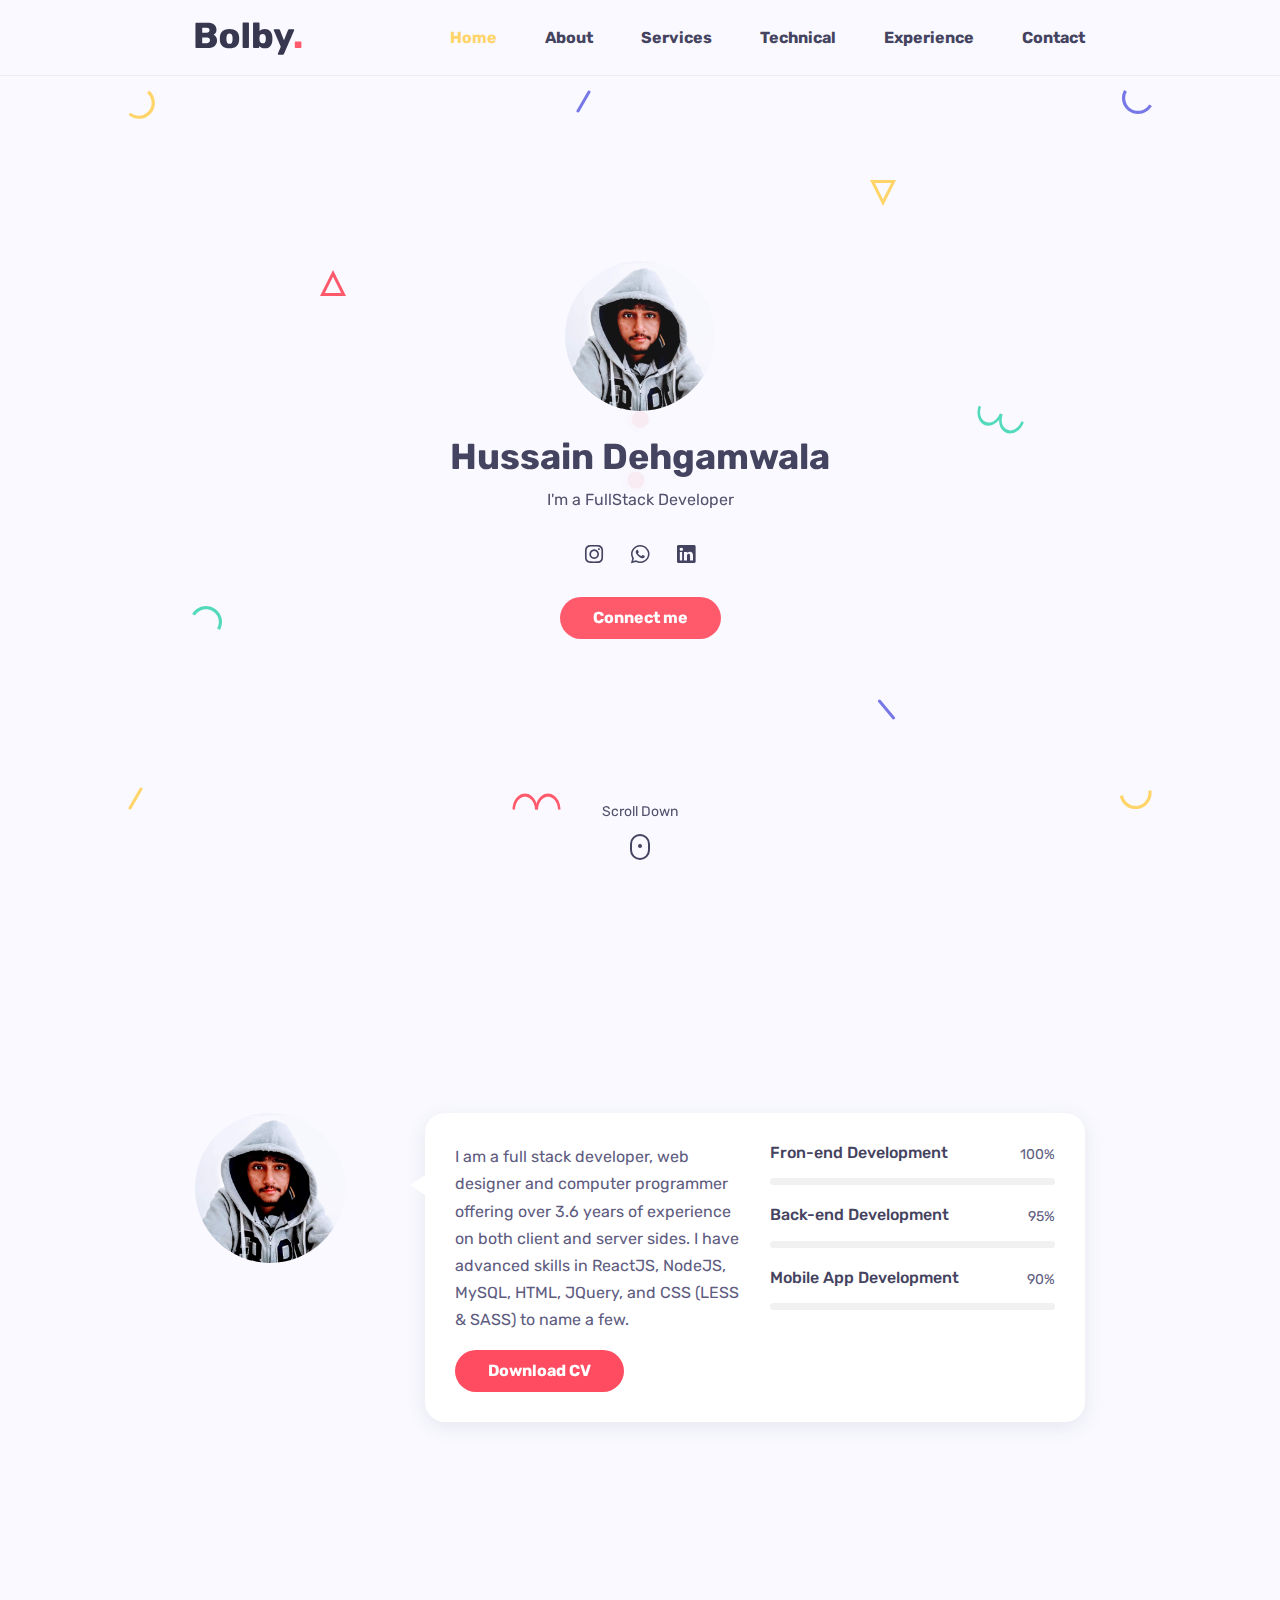
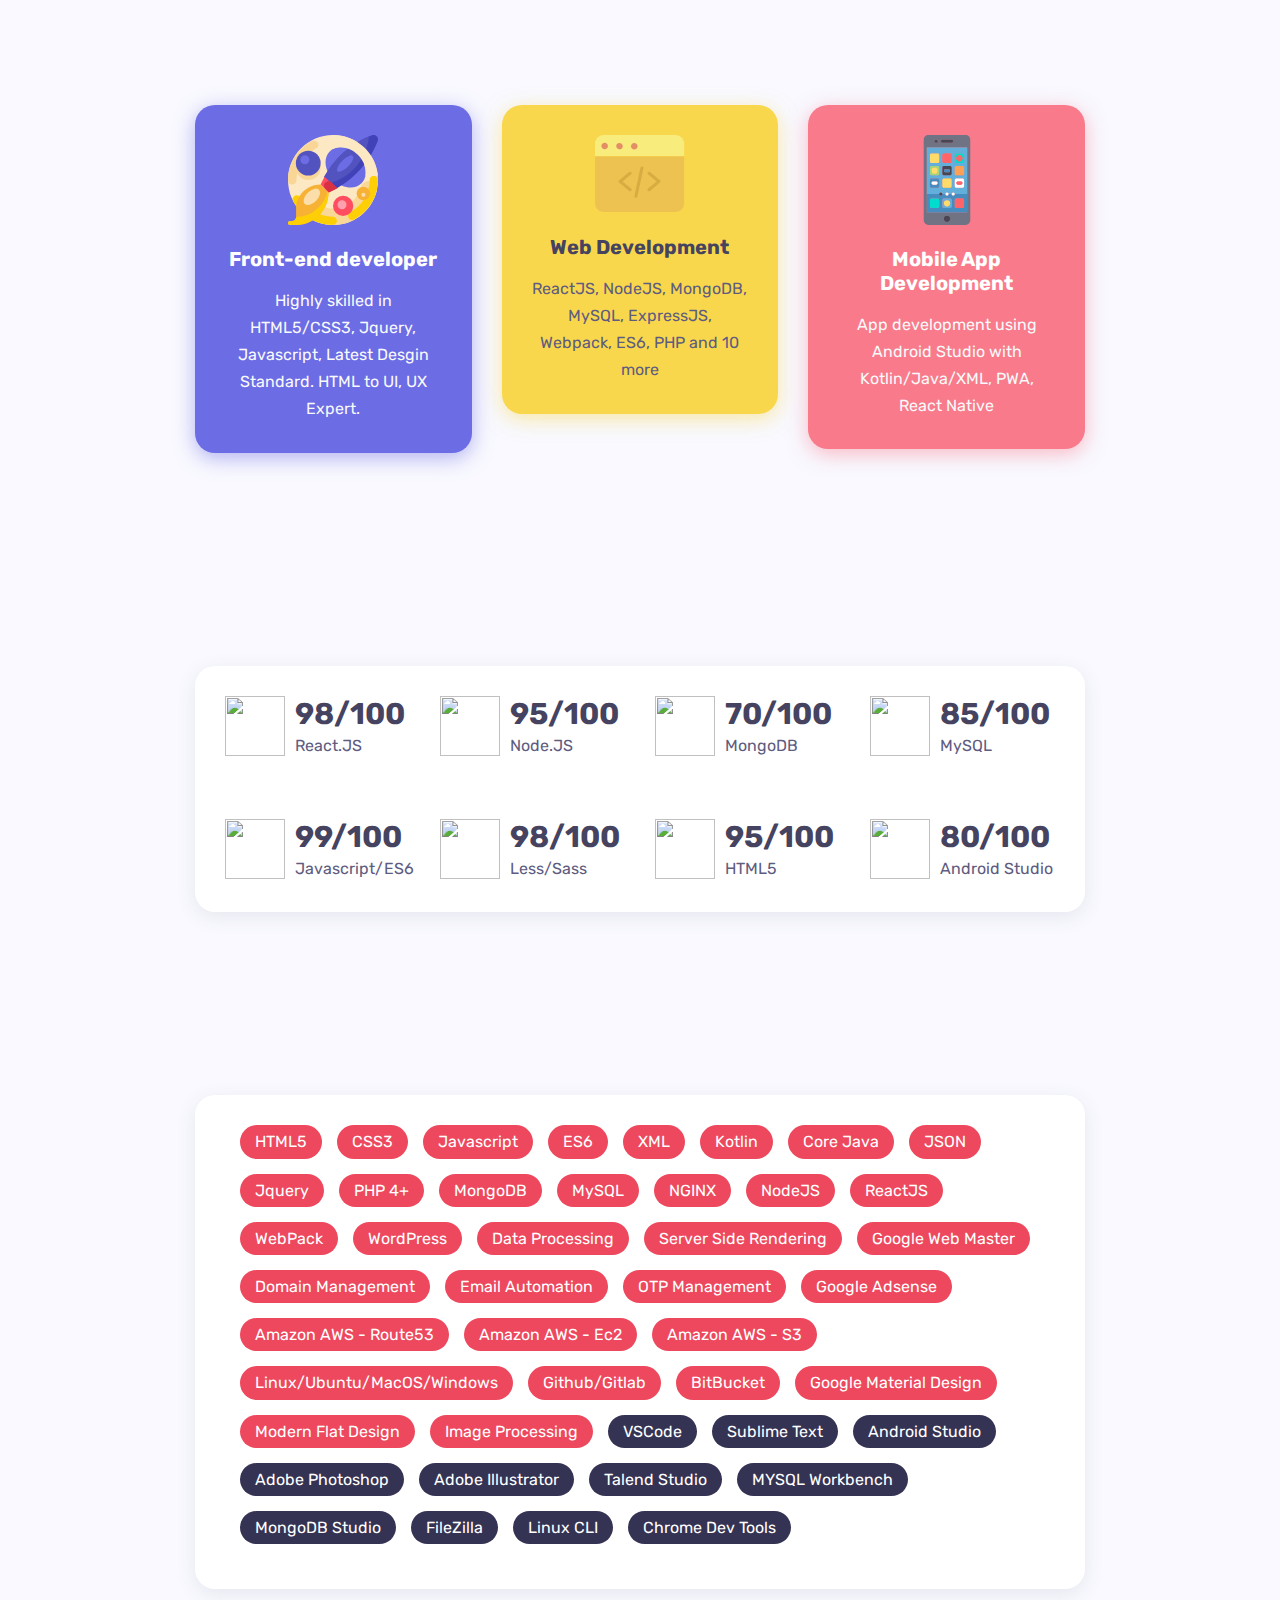
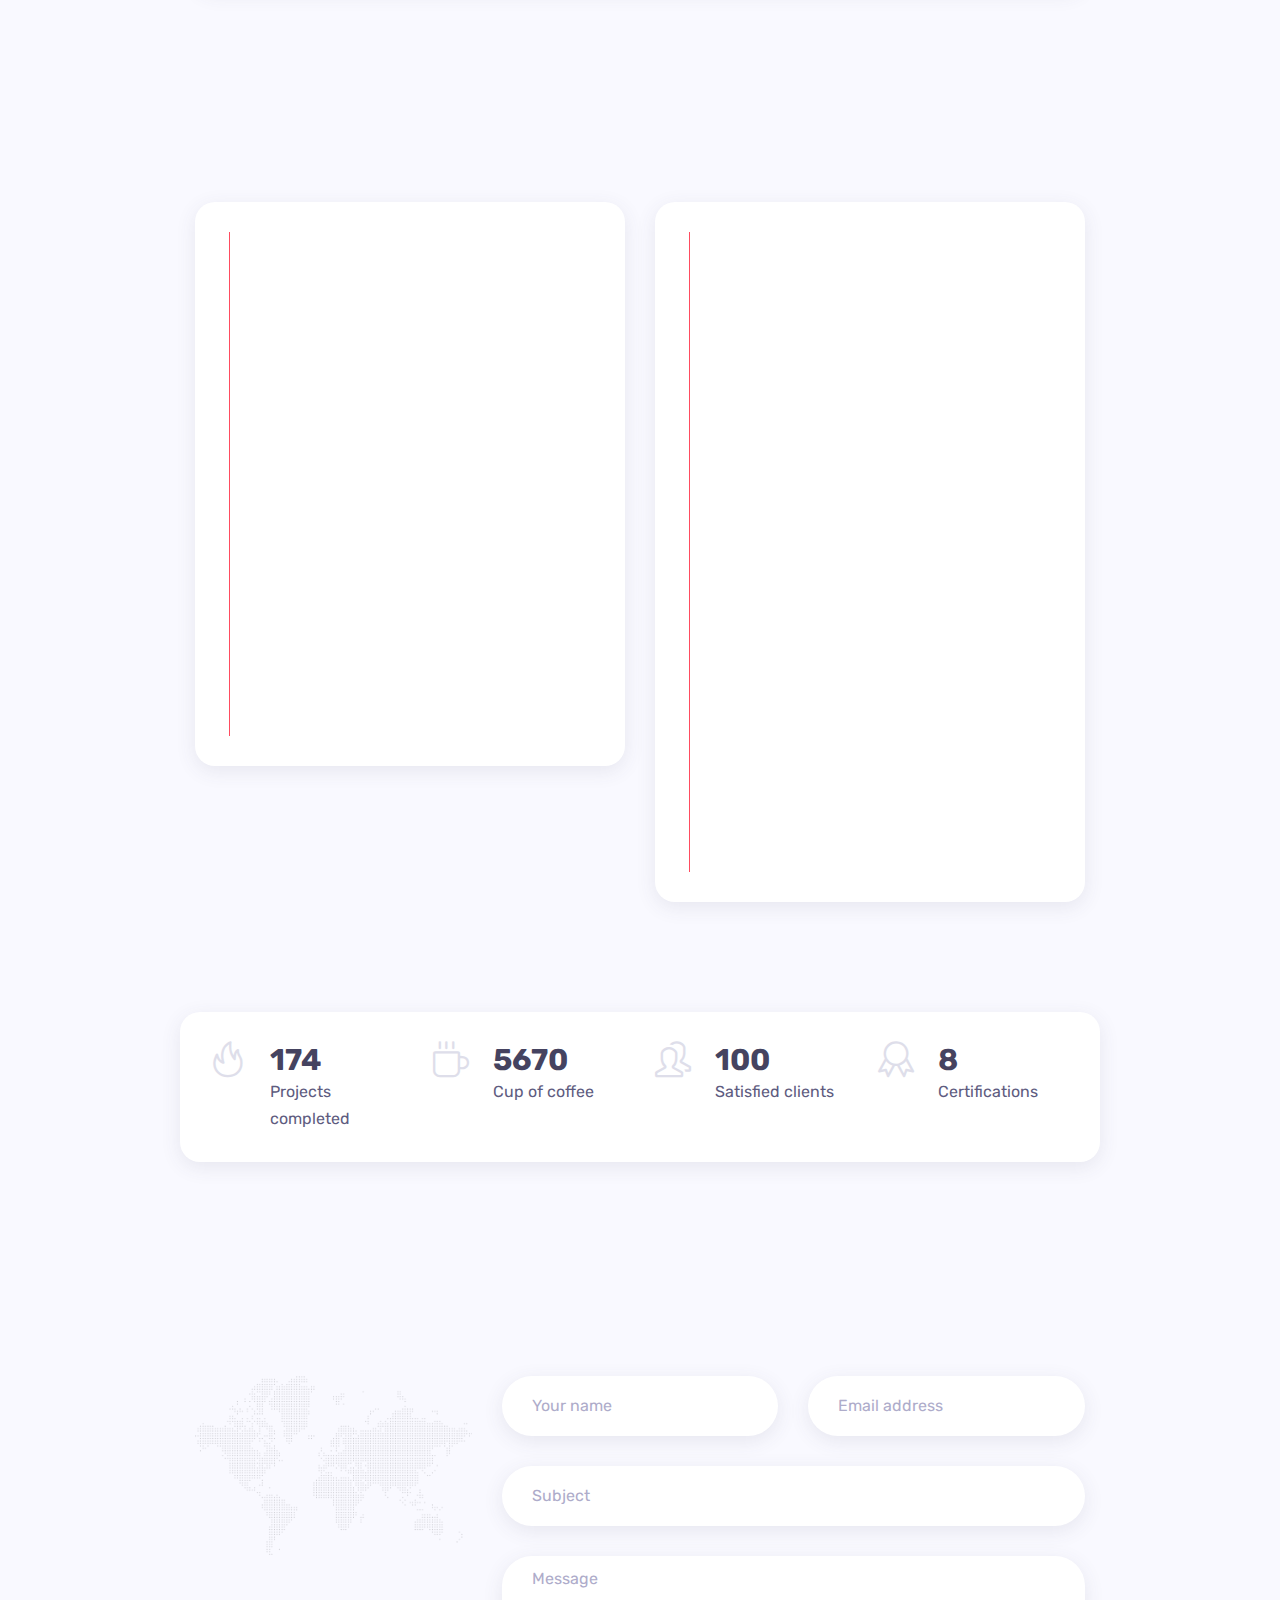
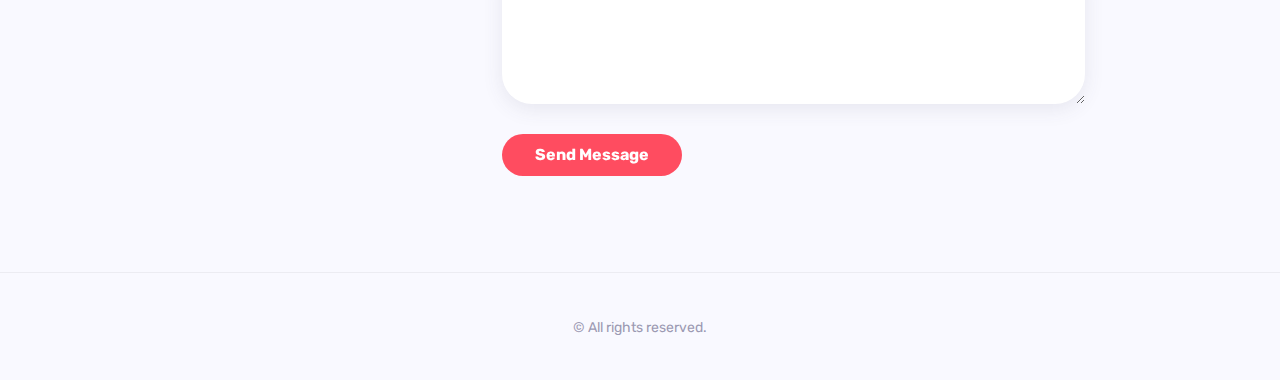
==== commit e560e17f: "Fixed" ====
--- a/index.html
+++ b/index.html
@@ -1,765 +1,627 @@
 <!DOCTYPE html>
-<html lang="en-US"><head><meta http-equiv="Content-Type" content="text/html; charset=UTF-8"><title>Being Hussain - Fullstack Web Developer</title><meta name="description" content="Bolby - Portfolio/CV/Resume HTML Template"><meta name="viewport" content="width=device-width, initial-scale=1, maximum-scale=1"><link rel="shortcut icon" type="image/x-icon" href="favicons/8858-images-favicon.png"><!-- STYLESHEETS --><link rel="stylesheet" href="css/css-bootstrap.min.css" type="text/css" media="all"><link rel="stylesheet" href="css/css-all.min.css" type="text/css" media="all"><link rel="stylesheet" href="css/css-simple-line-icons.css" type="text/css" media="all"><link rel="stylesheet" href="css/css-slick.css" type="text/css" media="all"><link rel="stylesheet" href="css/css-animate.css" type="text/css" media="all"><link rel="stylesheet" href="css/css-magnific-popup.css" type="text/css" media="all"><link rel="stylesheet" href="css/css-style.css" type="text/css" media="all"><!--[if lt IE 9]>
+<html lang="en-US">
+   <head>
+      <meta http-equiv="Content-Type" content="text/html; charset=UTF-8">
+      <title>Being Hussain - Fullstack Web Developer</title>
+      <meta name="description" content="Bolby - Portfolio/CV/Resume HTML Template">
+      <meta name="viewport" content="width=device-width, initial-scale=1, maximum-scale=1">
+      <link rel="shortcut icon" type="image/x-icon" href="favicons/8858-images-favicon.png">
+      <!-- STYLESHEETS -->
+      <link rel="stylesheet" href="css/css-bootstrap.min.css" type="text/css" media="all">
+      <link rel="stylesheet" href="css/css-all.min.css" type="text/css" media="all">
+      <link rel="stylesheet" href="css/css-simple-line-icons.css" type="text/css" media="all">
+      <link rel="stylesheet" href="css/css-slick.css" type="text/css" media="all">
+      <link rel="stylesheet" href="css/css-animate.css" type="text/css" media="all">
+      <link rel="stylesheet" href="css/css-magnific-popup.css" type="text/css" media="all">
+      <link rel="stylesheet" href="css/css-style.css" type="text/css" media="all">
+      <!--[if lt IE 9]>
       <script src="https://oss.maxcdn.com/html5shiv/3.7.2/html5shiv.min.js"></script>
       <script src="https://oss.maxcdn.com/respond/1.4.2/respond.min.js"></script>
-    <![endif]--></head><body>
-
-<!-- Preloader -->
-<div id="preloader" class="light">
-	<div class="outer">
-		<!-- Google Chrome -->
-		<div class="infinityChrome">
-			<div></div>
-			<div></div>
-			<div></div>
-		</div>
-
-		<!-- Safari and others -->
-		<div class="infinity">
-			<div>
-				<span></span>
-			</div>
-			<div>
-				<span></span>
-			</div>
-			<div>
-				<span></span>
-			</div>
-		</div>
-		<!-- Stuff -->
-		<svg xmlns="http://www.w3.org/2000/svg" version="1.1" class="goo-outer"><defs><filter id="goo"><fegaussianblur in="SourceGraphic" stddeviation="6" result="blur"></fegaussianblur><fecolormatrix in="blur" values="1 0 0 0 0  0 1 0 0 0  0 0 1 0 0  0 0 0 18 -7" result="goo"></fecolormatrix><feblend in="SourceGraphic" in2="goo"></feblend></filter></defs></svg></div>
-</div>
-
-<!-- desktop header -->
-<header class="desktop-header-3 light fixed-top"><div class="container">
-	
-        <nav class="navbar navbar-expand-lg navbar-dark"><a class="navbar-brand" href="index-3-light.html"><img src="images/images-logo-dark.svg" alt="Bolby"></a> <button aria-controls="navbarNavDropdown" aria-expanded="false" aria-label="Toggle navigation" class="navbar-toggler" data-target="#navbarNavDropdown" data-toggle="collapse" type="button"><span class="navbar-toggler-icon"></span></button>
-            <div class="collapse navbar-collapse" id="navbarNavDropdown">
-                <ul class="navbar-nav ml-auto scrollspy"><li class="nav-item"><a class="nav-link" href="#home">Home</a></li>
-                    <li class="nav-item"><a href="#about" class="nav-link">About</a></li>
-                    <li class="nav-item"><a href="#services" class="nav-link">Services</a></li>
-                    <li class="nav-item"><a href="#experience" class="nav-link">Experience</a></li>
-                    <li class="nav-item"><a href="#works" class="nav-link">Works</a></li>
-                    <li class="nav-item"><a href="#blog" class="nav-link">Blog</a></li>
-                    <li class="nav-item"><a href="#contact" class="nav-link">Contact</a></li>
-                </ul></div>
-        </nav></div>
-
-</header><!-- main layout --><main class="content-3"><!-- section home --><section id="home" class="home light d-flex align-items-center"><div class="container">
-
-			<!-- intro -->
-			<div class="intro">
-				<!-- avatar image -->
-				<img src="images/images-avatar-1.svg" alt="Bolby" class="mb-4"><!-- info --><h1 class="mb-2 mt-0">Hussain Dehgamwala</h1>
-				<span>I'm a <span class="text-rotating">FullStack Developer, Front-End developer, UI-UX Developer</span></span>
-
-				<!-- social icons -->
-				<ul class="social-icons light list-inline mb-0 mt-4"><li class="list-inline-item"><a href="#"><i class="fab fa-instagram"></i></a></li>
-					<li class="list-inline-item"><a href="#"><i class="fab fa-twitter"></i></a></li>
-					<li class="list-inline-item"><a href="#"><i class="fab fa-behance"></i></a></li>
-					<li class="list-inline-item"><a href="#"><i class="fab fa-dribbble"></i></a></li>
-					<li class="list-inline-item"><a href="#"><i class="fab fa-pinterest-p"></i></a></li>
-				</ul><!-- buttons --><div class="mt-4">
-					<a href="#contact" class="btn btn-default">Connect me</a>
-				</div>
-			</div>
-			
-			<!-- scroll down mouse wheel -->
-			<div class="scroll-down light">
-				<a href="#about" class="mouse-wrapper">
-					<span>Scroll Down</span>
-					<span class="mouse">
-						<span class="wheel"></span>
-					</span>
-				</a>
-			</div>
-
-			<!-- parallax layers -->
-			<div class="parallax" data-relative-input="true">
-
-				<svg width="27" height="29" data-depth="0.3" class="layer p1" xmlns="http://www.w3.org/2000/svg"><path d="M21.15625.60099c4.37954 3.67487 6.46544 9.40612 5.47254 15.03526-.9929 5.62915-4.91339 10.30141-10.2846 12.25672-5.37122 1.9553-11.3776.89631-15.75715-2.77856l2.05692-2.45134c3.50315 2.93948 8.3087 3.78663 12.60572 2.22284 4.297-1.5638 7.43381-5.30209 8.22768-9.80537.79387-4.50328-.8749-9.08872-4.37803-12.02821L21.15625.60099z" fill="#FFD15C" fill-rule="evenodd"></path></svg><svg width="26" height="26" data-depth="0.2" class="layer p2" xmlns="http://www.w3.org/2000/svg"><path d="M13 3.3541L2.42705 24.5h21.1459L13 3.3541z" stroke="#FF4C60" stroke-width="3" fill="none" fill-rule="evenodd"></path></svg><svg width="30" height="25" data-depth="0.3" class="layer p3" xmlns="http://www.w3.org/2000/svg"><path d="M.1436 8.9282C3.00213 3.97706 8.2841.92763 14.00013.92796c5.71605.00032 10.9981 3.04992 13.85641 8 2.8583 4.95007 2.8584 11.0491-.00014 16.00024l-2.77128-1.6c2.28651-3.96036 2.28631-8.84002.00011-12.8002-2.2862-3.96017-6.5124-6.40017-11.08513-6.4-4.57271.00018-8.79872 2.43984-11.08524 6.4002l-2.77128-1.6z" fill="#44D7B6" fill-rule="evenodd"></path></svg><svg width="15" height="23" data-depth="0.6" class="layer p4" xmlns="http://www.w3.org/2000/svg"><rect transform="rotate(30 9.86603 10.13397)" x="7" width="3" height="25" rx="1.5" fill="#FFD15C" fill-rule="evenodd"></rect></svg><svg width="15" height="23" data-depth="0.2" class="layer p5" xmlns="http://www.w3.org/2000/svg"><rect transform="rotate(30 9.86603 10.13397)" x="7" width="3" height="25" rx="1.5" fill="#6C6CE5" fill-rule="evenodd"></rect></svg><svg width="49" height="17" data-depth="0.5" class="layer p6" xmlns="http://www.w3.org/2000/svg"><g fill="#FF4C60" fill-rule="evenodd"><path d="M.5 16.5c0-5.71709 2.3825-10.99895 6.25-13.8567 3.8675-2.85774 8.6325-2.85774 12.5 0C23.1175 5.50106 25.5 10.78292 25.5 16.5H23c0-4.57303-1.90625-8.79884-5-11.08535-3.09375-2.28652-6.90625-2.28652-10 0C4.90625 7.70116 3 11.92697 3 16.5H.5z"></path><path d="M23.5 16.5c0-5.71709 2.3825-10.99895 6.25-13.8567 3.8675-2.85774 8.6325-2.85774 12.5 0C46.1175 5.50106 48.5 10.78292 48.5 16.5H46c0-4.57303-1.90625-8.79884-5-11.08535-3.09375-2.28652-6.90625-2.28652-10 0-3.09375 2.28651-5 6.51232-5 11.08535h-2.5z"></path></g></svg><svg width="26" height="26" data-depth="0.4" class="layer p7" xmlns="http://www.w3.org/2000/svg"><path d="M13 22.6459L2.42705 1.5h21.1459L13 22.6459z" stroke="#FFD15C" stroke-width="3" fill="none" fill-rule="evenodd"></path></svg><svg width="19" height="21" data-depth="0.3" class="layer p8" xmlns="http://www.w3.org/2000/svg"><rect transform="rotate(-40 6.25252 10.12626)" x="7" width="3" height="25" rx="1.5" fill="#6C6CE5" fill-rule="evenodd"></rect></svg><svg width="30" height="25" data-depth="0.3" data-depth-y="-1.30" class="layer p9" xmlns="http://www.w3.org/2000/svg"><path d="M29.8564 16.0718c-2.85854 4.95114-8.1405 8.00057-13.85654 8.00024-5.71605-.00032-10.9981-3.04992-13.85641-8-2.8583-4.95007-2.8584-11.0491.00014-16.00024l2.77128 1.6c-2.28651 3.96036-2.28631 8.84002-.00011 12.8002 2.2862 3.96017 6.5124 6.40017 11.08513 6.4 4.57271-.00018 8.79872-2.43984 11.08524-6.4002l2.77128 1.6z" fill="#6C6CE5" fill-rule="evenodd"></path></svg><svg width="47" height="29" data-depth="0.2" class="layer p10" xmlns="http://www.w3.org/2000/svg"><g fill="#44D7B6" fill-rule="evenodd"><path d="M46.78878 17.19094c-1.95535 5.3723-6.00068 9.52077-10.61234 10.8834-4.61167 1.36265-9.0893-.26708-11.74616-4.27524-2.65686-4.00817-3.08917-9.78636-1.13381-15.15866l2.34923.85505c-1.56407 4.29724-1.2181 8.92018.90705 12.12693 2.12514 3.20674 5.70772 4.5107 9.39692 3.4202 3.68921-1.0905 6.92581-4.40949 8.48988-8.70673l2.34923.85505z"></path><path d="M25.17585 9.32448c-1.95535 5.3723-6.00068 9.52077-10.61234 10.8834-4.61167 1.36264-9.0893-.26708-11.74616-4.27525C.16049 11.92447-.27182 6.14628 1.68354.77398l2.34923.85505c-1.56407 4.29724-1.2181 8.92018.90705 12.12692 2.12514 3.20675 5.70772 4.5107 9.39692 3.4202 3.68921-1.0905 6.92581-4.40948 8.48988-8.70672l2.34923.85505z"></path></g></svg><svg width="33" height="20" data-depth="0.5" class="layer p11" xmlns="http://www.w3.org/2000/svg"><path d="M32.36774.34317c.99276 5.63023-1.09332 11.3614-5.47227 15.03536-4.37895 3.67396-10.3855 4.73307-15.75693 2.77837C5.76711 16.2022 1.84665 11.53014.8539 5.8999l3.15139-.55567c.7941 4.50356 3.93083 8.24147 8.22772 9.8056 4.29688 1.56413 9.10275.71673 12.60554-2.2227C28.34133 9.98771 30.01045 5.4024 29.21635.89884l3.15139-.55567z" fill="#FFD15C" fill-rule="evenodd"></path></svg></div>
-		</div>
-		
-	</section><!-- section about --><section id="about"><div class="container">
-			
-			<!-- section title -->
-			<h2 class="section-title wow fadeInUp">About Me</h2>
-
-			<div class="spacer" data-height="60"></div>
-			
-			<div class="row">
-
-				<div class="col-md-3">
-					<div class="text-center text-md-left">
-						<!-- avatar image -->
-						<img src="images/images-avatar-2.svg" alt="Bolby"></div>
-					<div class="spacer d-md-none d-lg-none" data-height="30"></div>
-				</div>
-
-				<div class="col-md-9 triangle-left-md triangle-top-sm">
-					<div class="rounded bg-white shadow-dark padding-30">
-						<div class="row">
-							<div class="col-md-6">
-								<!-- about text -->
-								<p>I am Bolby Doe, web developer from London, United Kingdom. I have rich experience in web site design and building and customization, also I am good at WordPress.</p>
-								<div class="mt-3">
-									<a href="#" class="btn btn-default">Download CV</a>
-								</div>
-								<div class="spacer d-md-none d-lg-none" data-height="30"></div>
+      <![endif]-->
+   </head>
+   <body>
+      <!-- Preloader -->
+      <div id="preloader" class="light">
+         <div class="outer">
+            <!-- Google Chrome -->
+            <div class="infinityChrome">
+               <div></div>
+               <div></div>
+               <div></div>
+            </div>
+            <!-- Safari and others -->
+            <div class="infinity">
+               <div>
+                  <span></span>
+               </div>
+               <div>
+                  <span></span>
+               </div>
+               <div>
+                  <span></span>
+               </div>
+            </div>
+            <!-- Stuff -->
+            <svg xmlns="http://www.w3.org/2000/svg" version="1.1" class="goo-outer">
+               <defs>
+                  <filter id="goo">
+                     <fegaussianblur in="SourceGraphic" stddeviation="6" result="blur"></fegaussianblur>
+                     <fecolormatrix in="blur" values="1 0 0 0 0  0 1 0 0 0  0 0 1 0 0  0 0 0 18 -7" result="goo"></fecolormatrix>
+                     <feblend in="SourceGraphic" in2="goo"></feblend>
+                  </filter>
+               </defs>
+            </svg>
+         </div>
+      </div>
+      <!-- desktop header -->
+      <header class="desktop-header-3 light fixed-top">
+         <div class="container">
+            <nav class="navbar navbar-expand-lg navbar-dark">
+               <a class="navbar-brand" href="index-3-light.html"><img src="images/images-logo-dark.svg" alt="Bolby"></a> <button aria-controls="navbarNavDropdown" aria-expanded="false" aria-label="Toggle navigation" class="navbar-toggler" data-target="#navbarNavDropdown" data-toggle="collapse" type="button"><span class="navbar-toggler-icon"></span></button>
+               <div class="collapse navbar-collapse" id="navbarNavDropdown">
+                  <ul class="navbar-nav ml-auto scrollspy">
+                     <li class="nav-item"><a class="nav-link" href="#home">Home</a></li>
+                     <li class="nav-item"><a href="#about" class="nav-link">About</a></li>
+                     <li class="nav-item"><a href="#services" class="nav-link">Services</a></li>
+					 <li class="nav-item"><a href="#techstack" class="nav-link">Technical</a></li>
+					 <li class="nav-item"><a href="#experience" class="nav-link">Experience</a></li>
+                     <li class="nav-item"><a href="#contact" class="nav-link">Contact</a></li>
+                  </ul>
+               </div>
+            </nav>
+         </div>
+      </header>
+      <!-- main layout -->
+      <main class="content-3">
+         <!-- section home -->
+         <section id="home" class="home light d-flex align-items-center">
+            <div class="container">
+               <!-- intro -->
+               <div class="intro">
+                  <!-- avatar image -->
+                  <img src="images/images-avatar-1.jpg" alt="Bolby" class="mb-4"><!-- info -->
+                  <h1 class="mb-2 mt-0">Hussain Dehgamwala</h1>
+                  <span>I'm a <span class="text-rotating">FullStack Developer, Front-End developer, UI-UX Developer</span></span>
+                  <!-- social icons -->
+                  <ul class="social-icons light list-inline mb-0 mt-4">
+                     <li class="list-inline-item"><a href="https://instagram.com/being.hussy"><i class="fab fa-instagram"></i></a></li>
+                     <li class="list-inline-item"><a href="https://instagram.com/being.hussy"><i class="fab fa-whatsapp"></i></a></li>
+					 <li class="list-inline-item"><a href="https://www.linkedin.com/in/hussain-dehgamwala-a51055140/"><i class="fab fa-linkedin"></i></a></li>
+
+                  </ul>
+                  <!-- buttons -->
+                  <div class="mt-4">
+                     <a href="#contact" class="btn btn-default">Connect me</a>
+                  </div>
+               </div>
+               <!-- scroll down mouse wheel -->
+               <div class="scroll-down light">
+                  <a href="#about" class="mouse-wrapper">
+                  <span>Scroll Down</span>
+                  <span class="mouse">
+                  <span class="wheel"></span>
+                  </span>
+                  </a>
+               </div>
+               <!-- parallax layers -->
+               <div class="parallax" data-relative-input="true">
+                  <svg width="27" height="29" data-depth="0.3" class="layer p1" xmlns="http://www.w3.org/2000/svg">
+                     <path d="M21.15625.60099c4.37954 3.67487 6.46544 9.40612 5.47254 15.03526-.9929 5.62915-4.91339 10.30141-10.2846 12.25672-5.37122 1.9553-11.3776.89631-15.75715-2.77856l2.05692-2.45134c3.50315 2.93948 8.3087 3.78663 12.60572 2.22284 4.297-1.5638 7.43381-5.30209 8.22768-9.80537.79387-4.50328-.8749-9.08872-4.37803-12.02821L21.15625.60099z" fill="#FFD15C" fill-rule="evenodd"></path>
+                  </svg>
+                  <svg width="26" height="26" data-depth="0.2" class="layer p2" xmlns="http://www.w3.org/2000/svg">
+                     <path d="M13 3.3541L2.42705 24.5h21.1459L13 3.3541z" stroke="#FF4C60" stroke-width="3" fill="none" fill-rule="evenodd"></path>
+                  </svg>
+                  <svg width="30" height="25" data-depth="0.3" class="layer p3" xmlns="http://www.w3.org/2000/svg">
+                     <path d="M.1436 8.9282C3.00213 3.97706 8.2841.92763 14.00013.92796c5.71605.00032 10.9981 3.04992 13.85641 8 2.8583 4.95007 2.8584 11.0491-.00014 16.00024l-2.77128-1.6c2.28651-3.96036 2.28631-8.84002.00011-12.8002-2.2862-3.96017-6.5124-6.40017-11.08513-6.4-4.57271.00018-8.79872 2.43984-11.08524 6.4002l-2.77128-1.6z" fill="#44D7B6" fill-rule="evenodd"></path>
+                  </svg>
+                  <svg width="15" height="23" data-depth="0.6" class="layer p4" xmlns="http://www.w3.org/2000/svg">
+                     <rect transform="rotate(30 9.86603 10.13397)" x="7" width="3" height="25" rx="1.5" fill="#FFD15C" fill-rule="evenodd"></rect>
+                  </svg>
+                  <svg width="15" height="23" data-depth="0.2" class="layer p5" xmlns="http://www.w3.org/2000/svg">
+                     <rect transform="rotate(30 9.86603 10.13397)" x="7" width="3" height="25" rx="1.5" fill="#6C6CE5" fill-rule="evenodd"></rect>
+                  </svg>
+                  <svg width="49" height="17" data-depth="0.5" class="layer p6" xmlns="http://www.w3.org/2000/svg">
+                     <g fill="#FF4C60" fill-rule="evenodd">
+                        <path d="M.5 16.5c0-5.71709 2.3825-10.99895 6.25-13.8567 3.8675-2.85774 8.6325-2.85774 12.5 0C23.1175 5.50106 25.5 10.78292 25.5 16.5H23c0-4.57303-1.90625-8.79884-5-11.08535-3.09375-2.28652-6.90625-2.28652-10 0C4.90625 7.70116 3 11.92697 3 16.5H.5z"></path>
+                        <path d="M23.5 16.5c0-5.71709 2.3825-10.99895 6.25-13.8567 3.8675-2.85774 8.6325-2.85774 12.5 0C46.1175 5.50106 48.5 10.78292 48.5 16.5H46c0-4.57303-1.90625-8.79884-5-11.08535-3.09375-2.28652-6.90625-2.28652-10 0-3.09375 2.28651-5 6.51232-5 11.08535h-2.5z"></path>
+                     </g>
+                  </svg>
+                  <svg width="26" height="26" data-depth="0.4" class="layer p7" xmlns="http://www.w3.org/2000/svg">
+                     <path d="M13 22.6459L2.42705 1.5h21.1459L13 22.6459z" stroke="#FFD15C" stroke-width="3" fill="none" fill-rule="evenodd"></path>
+                  </svg>
+                  <svg width="19" height="21" data-depth="0.3" class="layer p8" xmlns="http://www.w3.org/2000/svg">
+                     <rect transform="rotate(-40 6.25252 10.12626)" x="7" width="3" height="25" rx="1.5" fill="#6C6CE5" fill-rule="evenodd"></rect>
+                  </svg>
+                  <svg width="30" height="25" data-depth="0.3" data-depth-y="-1.30" class="layer p9" xmlns="http://www.w3.org/2000/svg">
+                     <path d="M29.8564 16.0718c-2.85854 4.95114-8.1405 8.00057-13.85654 8.00024-5.71605-.00032-10.9981-3.04992-13.85641-8-2.8583-4.95007-2.8584-11.0491.00014-16.00024l2.77128 1.6c-2.28651 3.96036-2.28631 8.84002-.00011 12.8002 2.2862 3.96017 6.5124 6.40017 11.08513 6.4 4.57271-.00018 8.79872-2.43984 11.08524-6.4002l2.77128 1.6z" fill="#6C6CE5" fill-rule="evenodd"></path>
+                  </svg>
+                  <svg width="47" height="29" data-depth="0.2" class="layer p10" xmlns="http://www.w3.org/2000/svg">
+                     <g fill="#44D7B6" fill-rule="evenodd">
+                        <path d="M46.78878 17.19094c-1.95535 5.3723-6.00068 9.52077-10.61234 10.8834-4.61167 1.36265-9.0893-.26708-11.74616-4.27524-2.65686-4.00817-3.08917-9.78636-1.13381-15.15866l2.34923.85505c-1.56407 4.29724-1.2181 8.92018.90705 12.12693 2.12514 3.20674 5.70772 4.5107 9.39692 3.4202 3.68921-1.0905 6.92581-4.40949 8.48988-8.70673l2.34923.85505z"></path>
+                        <path d="M25.17585 9.32448c-1.95535 5.3723-6.00068 9.52077-10.61234 10.8834-4.61167 1.36264-9.0893-.26708-11.74616-4.27525C.16049 11.92447-.27182 6.14628 1.68354.77398l2.34923.85505c-1.56407 4.29724-1.2181 8.92018.90705 12.12692 2.12514 3.20675 5.70772 4.5107 9.39692 3.4202 3.68921-1.0905 6.92581-4.40948 8.48988-8.70672l2.34923.85505z"></path>
+                     </g>
+                  </svg>
+                  <svg width="33" height="20" data-depth="0.5" class="layer p11" xmlns="http://www.w3.org/2000/svg">
+                     <path d="M32.36774.34317c.99276 5.63023-1.09332 11.3614-5.47227 15.03536-4.37895 3.67396-10.3855 4.73307-15.75693 2.77837C5.76711 16.2022 1.84665 11.53014.8539 5.8999l3.15139-.55567c.7941 4.50356 3.93083 8.24147 8.22772 9.8056 4.29688 1.56413 9.10275.71673 12.60554-2.2227C28.34133 9.98771 30.01045 5.4024 29.21635.89884l3.15139-.55567z" fill="#FFD15C" fill-rule="evenodd"></path>
+                  </svg>
+               </div>
+            </div>
+         </section>
+         <!-- section about -->
+         <section id="about">
+            <div class="container">
+               <!-- section title -->
+               <h2 class="section-title wow fadeInUp">About Me</h2>
+               <div class="spacer" data-height="60"></div>
+               <div class="row">
+                  <div class="col-md-3">
+                     <div class="text-center text-md-left">
+                        <!-- avatar image -->
+                        <img src="images/images-avatar-1.jpg" alt="Bolby">
+                     </div>
+                     <div class="spacer d-md-none d-lg-none" data-height="30"></div>
+                  </div>
+                  <div class="col-md-9 triangle-left-md triangle-top-sm">
+                     <div class="rounded bg-white shadow-dark padding-30">
+                        <div class="row">
+                           <div class="col-md-6">
+                              <!-- about text -->
+                              <p>I am a full stack developer, web designer and computer programmer offering over 3.6 years of experience on both client and server sides. I have advanced skills in ReactJS, NodeJS, MySQL, HTML, JQuery, and CSS (LESS & SASS) to name a few.</p>
+                              <div class="mt-3">
+                                 <a href="https://www.visualcv.com/pdfs/3349875/" class="btn btn-default">Download CV</a>
+                              </div>
+                              <div class="spacer d-md-none d-lg-none" data-height="30"></div>
+                           </div>
+                           <div class="col-md-6">
+                              <!-- skill item -->
+                              <div class="skill-item">
+                                 <div class="skill-info clearfix">
+                                    <h4 class="float-left mb-3 mt-0">Fron-end Development</h4>
+                                    <span class="float-right">100%</span>
+                                 </div>
+                                 <div class="progress">
+                                    <div class="progress-bar data-background" role="progressbar" aria-valuemin="0" aria-valuemax="100" aria-valuenow="100" data-color="#FFD15C">
+                                    </div>
+                                 </div>
+                                 <div class="spacer" data-height="20"></div>
+                              </div>
+                              <!-- skill item -->
+                              <div class="skill-item">
+                                 <div class="skill-info clearfix">
+                                    <h4 class="float-left mb-3 mt-0">Back-end Development</h4>
+                                    <span class="float-right">95%</span>
+                                 </div>
+                                 <div class="progress">
+                                    <div class="progress-bar data-background" role="progressbar" aria-valuemin="0" aria-valuemax="100" aria-valuenow="95" data-color="#FF4C60">
+                                    </div>
+                                 </div>
+                                 <div class="spacer" data-height="20"></div>
+                              </div>
+                              <!-- skill item -->
+                              <div class="skill-item">
+                                 <div class="skill-info clearfix">
+                                    <h4 class="float-left mb-3 mt-0">Mobile App Development</h4>
+                                    <span class="float-right">90%</span>
+                                 </div>
+                                 <div class="progress">
+                                    <div class="progress-bar data-background" role="progressbar" aria-valuemin="0" aria-valuemax="100" aria-valuenow="90" data-color="#6C6CE5">
+                                    </div>
+                                 </div>
+                              </div>
+                           </div>
+                        </div>
+                     </div>
+                  </div>
+               </div>
+               <!-- row end -->
+               <div class="spacer" data-height="70"></div>
+            </div>
+         </section>
+         <!-- section services -->
+         <section id="services">
+            <div class="container">
+               <!-- section title -->
+               <h2 class="section-title wow fadeInUp">Services</h2>
+               <div class="spacer" data-height="60"></div>
+               <div class="row">
+                  <div class="col-md-4">
+                     <!-- service box -->
+                     <div class="service-box rounded data-background padding-30 text-center text-light shadow-blue" data-color="#6C6CE5">
+                        <img src="images/images-service-1.svg" alt="UI/UX design">
+                        <h3 class="mb-3 mt-0">Front-end developer</h3>
+                        <p class="mb-0">Highly skilled in HTML5/CSS3, Jquery, Javascript, Latest Desgin Standard. HTML to UI, UX Expert.</p>
+                     </div>
+                     <div class="spacer d-md-none d-lg-none" data-height="30"></div>
+                  </div>
+                  <div class="col-md-4">
+                     <!-- service box -->
+                     <div class="service-box rounded data-background padding-30 text-center shadow-yellow" data-color="#F9D74C">
+                        <img src="images/images-service-2.svg" alt="UI/UX design">
+                        <h3 class="mb-3 mt-0">Web Development</h3>
+                        <p class="mb-0">ReactJS, NodeJS, MongoDB, MySQL, ExpressJS, Webpack, ES6, PHP and 10 more</p>
+                     </div>
+                     <div class="spacer d-md-none d-lg-none" data-height="30"></div>
+                  </div>
+                  <div class="col-md-4">
+                     <!-- service box -->
+                     <div class="service-box rounded data-background padding-30 text-center text-light shadow-pink" data-color="#F97B8B">
+                        <img src="images/images-service-3.svg" alt="UI/UX design">
+                        <h3 class="mb-3 mt-0">Mobile App Development</h3>
+                        <p class="mb-0">App development using Android Studio with Kotlin/Java/XML, PWA, React Native</p>
+                     </div>
+                  </div>
+               </div>
+               
+            </div>
+            <section id="techstack">
+               <div class="container">
+                  <!-- section title -->
+                  <h2 class="section-title wow fadeInUp">Tech Stack Set</h2>
+                  <div class="spacer" data-height="60"></div>
+                  <div class="row">
+                     <div class="col-md-12">
+                        <div class="bg-white rounded shadow-dark padding-30 overflow-hidden">
+							<div class="row">
+                           <div class="col-md-3 col-sm-6">
+                              <!-- fact item -->
+                              <div class="fact-item skill-icon">
+                                 <img src="https://image.flaticon.com/icons/svg/919/919851.svg"/>
+                                 <div class="details">
+                                    <h3 class="mb-0 mt-0 number"><em class="count">98</em>/<em class="count">100</em></h3>
+                                    <p class="mb-0">React.JS</p>
+                                 </div>
+                              </div>
+                              <div class="spacer d-md-none d-lg-none" data-height="30"></div>
+						   </div>
+						   <div class="col-md-3 col-sm-6">
+							<!-- fact item -->
+							<div class="fact-item skill-icon">
+							   <img src="https://image.flaticon.com/icons/svg/919/919825.svg"/>
+							   <div class="details">
+								  <h3 class="mb-0 mt-0 number"><em class="count">95</em>/<em class="count">100</em></h3>
+								  <p class="mb-0">Node.JS</p>
+							   </div>
 							</div>
-							<div class="col-md-6">
-								<!-- skill item -->
-								<div class="skill-item">
-									<div class="skill-info clearfix">
-										<h4 class="float-left mb-3 mt-0">Development</h4>
-										<span class="float-right">85%</span>
-									</div>
-									<div class="progress">
-										<div class="progress-bar data-background" role="progressbar" aria-valuemin="0" aria-valuemax="100" aria-valuenow="85" data-color="#FFD15C">
-										</div>
-									</div>
-									<div class="spacer" data-height="20"></div>
-								</div>
-
-								<!-- skill item -->
-								<div class="skill-item">
-									<div class="skill-info clearfix">
-										<h4 class="float-left mb-3 mt-0">UI/UX design</h4>
-										<span class="float-right">95%</span>
-									</div>
-									<div class="progress">
-										<div class="progress-bar data-background" role="progressbar" aria-valuemin="0" aria-valuemax="100" aria-valuenow="95" data-color="#FF4C60">
-										</div>
-									</div>
-									<div class="spacer" data-height="20"></div>
-								</div>
-
-								<!-- skill item -->
-								<div class="skill-item">
-									<div class="skill-info clearfix">
-										<h4 class="float-left mb-3 mt-0">Photography</h4>
-										<span class="float-right">70%</span>
-									</div>
-									<div class="progress">
-										<div class="progress-bar data-background" role="progressbar" aria-valuemin="0" aria-valuemax="100" aria-valuenow="70" data-color="#6C6CE5">
-										</div>
-									</div>
-								</div>
+							<div class="spacer d-md-none d-lg-none" data-height="30"></div>
+						 </div>
+
+						 <div class="col-md-3 col-sm-6">
+							<!-- fact item -->
+							<div class="fact-item skill-icon">
+							   <img src="https://f0.pngfuel.com/png/241/983/mongodb-nosql-database-computer-icons-others-png-clip-art.png"/>
+							   <div class="details">
+								  <h3 class="mb-0 mt-0 number"><em class="count">70</em>/<em class="count">100</em></h3>
+								  <p class="mb-0">MongoDB</p>
+							   </div>
 							</div>
+							<div class="spacer d-md-none d-lg-none" data-height="30"></div>
+						 </div>
+
+						 <div class="col-md-3 col-sm-6">
+							<!-- fact item -->
+							<div class="fact-item skill-icon">
+							   <img src="https://image.flaticon.com/icons/png/512/919/919836.png"/>
+							   <div class="details">
+								  <h3 class="mb-0 mt-0 number"><em class="count">85</em>/<em class="count">100</em></h3>
+								  <p class="mb-0">MySQL</p>
+							   </div>
+							</div>
+							<div class="spacer d-md-none d-lg-none" data-height="30"></div>
+						 </div> 
 						</div>
-					</div>
-				</div>
-
-			</div>
-			<!-- row end -->
-
-			<div class="spacer" data-height="70"></div>
-			
-			<div class="row">
+
+						
+						<div class="spacer" data-height="60"></div>
+
+<div class="row">
+                           <div class="col-md-3 col-sm-6">
+                              <!-- fact item -->
+                              <div class="fact-item skill-icon">
+                                 <img src="https://image.flaticon.com/icons/svg/919/919828.svg"/>
+                                 <div class="details">
+                                    <h3 class="mb-0 mt-0 number"><em class="count">99</em>/<em class="count">100</em></h3>
+                                    <p class="mb-0">Javascript/ES6</p>
+                                 </div>
+                              </div>
+                              <div class="spacer d-md-none d-lg-none" data-height="30"></div>
+						   </div>
+						   <div class="col-md-3 col-sm-6">
+							<!-- fact item -->
+							<div class="fact-item skill-icon">
+							   <img src="https://cdn2.iconfinder.com/data/icons/designer-skills/128/less-512.png"/>
+							   <div class="details">
+								  <h3 class="mb-0 mt-0 number"><em class="count">98</em>/<em class="count">100</em></h3>
+								  <p class="mb-0">Less/Sass</p>
+							   </div>
+							</div>
+							<div class="spacer d-md-none d-lg-none" data-height="30"></div>
+						 </div>
+
+						 <div class="col-md-3 col-sm-6">
+							<!-- fact item -->
+							<div class="fact-item skill-icon">
+							   <img src="https://image.flaticon.com/icons/svg/524/524545.svg"/>
+							   <div class="details">
+								  <h3 class="mb-0 mt-0 number"><em class="count">95</em>/<em class="count">100</em></h3>
+								  <p class="mb-0">HTML5</p>
+							   </div>
+							</div>
+							<div class="spacer d-md-none d-lg-none" data-height="30"></div>
+						 </div>
+
+						 <div class="col-md-3 col-sm-6">
+							<!-- fact item -->
+							<div class="fact-item skill-icon">
+							   <img src="https://freeiconshop.com/wp-content/uploads/edd/android-flat.png"/>
+							   <div class="details">
+								  <h3 class="mb-0 mt-0 number"><em class="count">80</em>/<em class="count">100</em></h3>
+								  <p class="mb-0">Android Studio</p>
+							   </div>
+							</div>
+							<div class="spacer d-md-none d-lg-none" data-height="30"></div>
+						 </div> 
+						</div>
+						
+						</div>
+
+						
+						   
+                        </div>
+                     </div>
+                  </div>
+               </div>
+            </section>
+		 </section>
+		 <section id="techstack">
+            <div class="container">
+               <!-- section title -->
+               <h2 class="section-title wow fadeInUp">Technical Skills & Softwares</h2>
+			   <div class="spacer" data-height="30"></div>
+
+			   <div class="edu bg-white rounded shadow-dark padding-30 overflow-hidden">
 				
-				<div class="col-md-3 col-sm-6">
-					<!-- fact item -->
-					<div class="fact-item">
-						<span class="icon icon-fire"></span>
-						<div class="details">
-							<h3 class="mb-0 mt-0 number"><em class="count">198</em></h3>
-							<p class="mb-0">Projects completed</p>
-						</div>
-					</div>
-					<div class="spacer d-md-none d-lg-none" data-height="30"></div>
-				</div>
-
-				<div class="col-md-3 col-sm-6">
-					<!-- fact item -->
-					<div class="fact-item">
-						<span class="icon icon-cup"></span>
-						<div class="details">
-							<h3 class="mb-0 mt-0 number"><em class="count">5670</em></h3>
-							<p class="mb-0">Cup of coffee</p>
-						</div>
-					</div>
-					<div class="spacer d-md-none d-lg-none" data-height="30"></div>
-				</div>
-
-				<div class="col-md-3 col-sm-6">
-					<!-- fact item -->
-					<div class="fact-item">
-						<span class="icon icon-people"></span>
-						<div class="details">
-							<h3 class="mb-0 mt-0 number"><em class="count">427</em></h3>
-							<p class="mb-0">Satisfied clients</p>
-						</div>
-					</div>
-					<div class="spacer d-md-none d-lg-none" data-height="30"></div>
-				</div>
-
-				<div class="col-md-3 col-sm-6">
-					<!-- fact item -->
-					<div class="fact-item">
-						<span class="icon icon-badge"></span>
-						<div class="details">
-							<h3 class="mb-0 mt-0 number"><em class="count">35</em></h3>
-							<p class="mb-0">Nominees winner</p>
-						</div>
-					</div>
-				</div>
-
-			</div>
-
-		</div>
-		
-	</section><!-- section services --><section id="services"><div class="container">
-			
-			<!-- section title -->
-			<h2 class="section-title wow fadeInUp">Services</h2>
-
-			<div class="spacer" data-height="60"></div>
-			
-			<div class="row">
-
-				<div class="col-md-4">
-					<!-- service box -->
-					<div class="service-box rounded data-background padding-30 text-center text-light shadow-blue" data-color="#6C6CE5">
-						<img src="images/images-service-1.svg" alt="UI/UX design"><h3 class="mb-3 mt-0">UI/UX design</h3>
-						<p class="mb-0">Lorem ipsum dolor sit amet consectetuer adipiscing elit aenean commodo ligula eget.</p>
-					</div>
-					<div class="spacer d-md-none d-lg-none" data-height="30"></div>
-				</div>
-
-				<div class="col-md-4">
-					<!-- service box -->
-					<div class="service-box rounded data-background padding-30 text-center shadow-yellow" data-color="#F9D74C">
-						<img src="images/images-service-2.svg" alt="UI/UX design"><h3 class="mb-3 mt-0">Web Development</h3>
-						<p class="mb-0">Lorem ipsum dolor sit amet consectetuer adipiscing elit aenean commodo ligula eget.</p>
-					</div>
-					<div class="spacer d-md-none d-lg-none" data-height="30"></div>
-				</div>
-
-				<div class="col-md-4">
-					<!-- service box -->
-					<div class="service-box rounded data-background padding-30 text-center text-light shadow-pink" data-color="#F97B8B">
-						<img src="images/images-service-3.svg" alt="UI/UX design"><h3 class="mb-3 mt-0">Photography</h3>
-						<p class="mb-0">Lorem ipsum dolor sit amet consectetuer adipiscing elit aenean commodo ligula eget.</p>
-					</div>
-				</div>
-
-			</div>
-
-			<div class="mt-5 text-center">
-				<p class="mb-0">Looking for a custom job? <a href="#contact">Click here</a> to contact me! 👋</p>
-			</div>
-
-		</div>
-		
-	</section><!-- section experience --><section id="experience"><div class="container">
-			
-			<!-- section title -->
-			<h2 class="section-title wow fadeInUp">Experience</h2>
-
-			<div class="spacer" data-height="60"></div>
-			
-			<div class="row">
-
-				<div class="col-md-6">
-					
-					<!-- timeline wrapper -->
-					<div class="timeline edu bg-white rounded shadow-dark padding-30 overflow-hidden">
-
-						<!-- timeline item -->
-						<div class="timeline-container wow fadeInUp">
-							<div class="content">
-								<span class="time">2019 - Present</span>
-								<h3 class="title">Academic Degree</h3>
-								<p>Lorem ipsum dolor sit amet quo ei simul congue exerci ad nec admodum perfecto.</p>
-							</div>
-						</div>
-
-						<!-- timeline item -->
-						<div class="timeline-container wow fadeInUp" data-wow-delay="0.2s">
-							<div class="content">
-								<span class="time">2017 - 2013</span>
-								<h3 class="title">Bachelor’s Degree</h3>
-								<p>Lorem ipsum dolor sit amet quo ei simul congue exerci ad nec admodum perfecto.</p>
-							</div>
-						</div>
-
-						<!-- timeline item -->
-						<div class="timeline-container wow fadeInUp" data-wow-delay="0.4s">
-							<div class="content">
-								<span class="time">2013 - 2009</span>
-								<h3 class="title">Honours Degree</h3>
-								<p>Lorem ipsum dolor sit amet quo ei simul congue exerci ad nec admodum perfecto.</p>
-							</div>
-						</div>
-
-						<!-- main line -->
-						<span class="line"></span>
-
-					</div>
-
-				</div>
-
-				<div class="col-md-6">
-					
-					<!-- responsive spacer -->
-					<div class="spacer d-md-none d-lg-none" data-height="30"></div>
-
-					<!-- timeline wrapper -->
-					<div class="timeline exp bg-white rounded shadow-dark padding-30 overflow-hidden">
-
-						<!-- timeline item -->
-						<div class="timeline-container wow fadeInUp">
-							<div class="content">
-								<span class="time">2019 - Present</span>
-								<h3 class="title">Web Designer</h3>
-								<p>Lorem ipsum dolor sit amet quo ei simul congue exerci ad nec admodum perfecto.</p>
-							</div>
-						</div>
-
-						<!-- timeline item -->
-						<div class="timeline-container wow fadeInUp" data-wow-delay="0.2s">
-							<div class="content">
-								<span class="time">2017 - 2013</span>
-								<h3 class="title">Front-End Developer</h3>
-								<p>Lorem ipsum dolor sit amet quo ei simul congue exerci ad nec admodum perfecto.</p>
-							</div>
-						</div>
-
-						<!-- timeline item -->
-						<div class="timeline-container wow fadeInUp" data-wow-delay="0.4s">
-							<div class="content">
-								<span class="time">2013 - 2009</span>
-								<h3 class="title">Back-End Developer</h3>
-								<p>Lorem ipsum dolor sit amet quo ei simul congue exerci ad nec admodum perfecto.</p>
-							</div>
-						</div>
-
-						<!-- main line -->
-						<span class="line"></span>
-
-					</div>
-
-				</div>
-
-			</div>
-
-		</div>
-		
-	</section><!-- section works --><section id="works"><div class="container">
-			
-			<!-- section title -->
-			<h2 class="section-title wow fadeInUp">Recent works</h2>
-
-			<div class="spacer" data-height="60"></div>
-
-			<!-- portfolio filter (desktop) -->
-			<ul class="portfolio-filter list-inline wow fadeInUp"><li class="current list-inline-item" data-filter="*">Everything</li>
-				<li class="list-inline-item" data-filter=".creative">Creative</li>
-				<li class="list-inline-item" data-filter=".art">Art</li>
-				<li class="list-inline-item" data-filter=".design">Design</li>
-				<li class="list-inline-item" data-filter=".branding">Branding</li>
-			</ul><!-- portfolio filter (mobile) --><div class="pf-filter-wrapper">
-				<select class="portfolio-filter-mobile"><option value="*">Everything</option><option value=".creative">Creative</option><option value=".art">Art</option><option value=".design">Design</option><option value=".branding">Branding</option></select></div>
-			
-			<!-- portolio wrapper -->
-			<div class="row portfolio-wrapper">
+				<ul class="skill-set-cloud">
+					<li>
+						HTML5
+					</li>
+					<li>CSS3</li>
+					<li>Javascript</li>
+					<li>ES6</li>
+					<li>XML</li>
+					<li>Kotlin</li>
+					<li>Core Java</li>
+					<li>JSON</li>
+					<li>Jquery</li>
+					<li>PHP 4+</li>
+					<li>MongoDB</li>
+					<li>MySQL</li>
+					<li>NGINX</li>
 				
-				<!-- portfolio item -->
-				<div class="col-md-4 col-sm-6 grid-item art">
-					<a href="images/works/1.svg" class="work-image">
-						<div class="portfolio-item rounded shadow-dark">
-							<div class="details">
-								<span class="term">Art</span>
-								<h4 class="title">Project Managment Illustration</h4>
-								<span class="more-button"><i class="icon-magnifier-add"></i></span>
-							</div>
-							<div class="thumb">
-								<img src="images/works-1.svg" alt="Portfolio-title"><div class="mask"></div>
-							</div>
-						</div>
-					</a>
-				</div>
-
-				<!-- portfolio item -->
-				<div class="col-md-4 col-sm-6 grid-item creative design">
-					<a href="#small-dialog" class="work-content">
-						<div class="portfolio-item rounded shadow-dark">
-							<div class="details">
-								<span class="term">Creative</span>
-								<h4 class="title">Guest App Walkthrough Screens</h4>
-								<span class="more-button"><i class="icon-options"></i></span>
-							</div>
-							<div class="thumb">
-								<img src="images/works-2.svg" alt="Portfolio-title"><div class="mask"></div>
-							</div>
-						</div>
-					</a>
-					<div id="small-dialog" class="white-popup zoom-anim-dialog mfp-hide">
-						<img src="images/images-single-work.svg" alt="Title"><h2>Guest App Walkthrough Screens</h2>
-						<p>Lorem ipsum dolor sit amet, consectetur adipiscing elit. Etiam hendrerit nibh in massa semper rutrum. In rhoncus eleifend mi id tempus.</p>
-						<p>Donec consectetur, libero at pretium euismod, nisl felis lobortis urna, id tristique nisl lectus eget ligula.</p>
-						<a href="#" class="btn btn-default">View on Dribbble</a>
-					</div>
-				</div>
-
-				<!-- portfolio item -->
-				<div class="col-md-4 col-sm-6 grid-item branding">
-					<a href="https://www.youtube.com/watch?v=qf9z4ulfmYw" class="work-video">
-						<div class="portfolio-item rounded shadow-dark">
-							<div class="details">
-								<span class="term">Branding</span>
-								<h4 class="title">Delivery App Wireframe</h4>
-								<span class="more-button"><i class="icon-camrecorder"></i></span>
-							</div>
-							<div class="thumb">
-								<img src="images/works-3.svg" alt="Portfolio-title"><div class="mask"></div>
-							</div>
-						</div>
-					</a>
-				</div>
-
-				<!-- portfolio item -->
-				<div class="col-md-4 col-sm-6 grid-item creative">
-					<a href="https://w.soundcloud.com/player/?url=https%3A//api.soundcloud.com/tracks/240233494&amp;color=%23ff5500&amp;auto_play=false&amp;hide_related=false&amp;show_comments=true&amp;show_user=true&amp;show_reposts=false&amp;show_teaser=true&amp;visual=true" class="work-video">
-						<div class="portfolio-item rounded shadow-dark">
-							<div class="details">
-								<span class="term">Creative</span>
-								<h4 class="title">Onboarding Motivation</h4>
-								<span class="more-button"><i class="icon-music-tone-alt"></i></span>
-							</div>
-							<div class="thumb">
-								<img src="images/works-4.svg" alt="Portfolio-title"><div class="mask"></div>
-							</div>
-						</div>
-					</a>
-				</div>
-
-				<!-- portfolio item -->
-				<div class="col-md-4 col-sm-6 grid-item art branding">
-					<a href="#gallery-1" class="gallery-link">
-						<div class="portfolio-item rounded shadow-dark">
-							<div class="details">
-								<span class="term">Art, Branding</span>
-								<h4 class="title">iMac Mockup Design</h4>
-								<span class="more-button"><i class="icon-picture"></i></span>
-							</div>
-							<div class="thumb">
-								<img src="images/works-5.svg" alt="Portfolio-title"><div class="mask"></div>
-							</div>
-						</div>
-					</a>
-					<div id="gallery-1" class="gallery mfp-hide">
-						<a href="images/works/5.svg"></a>
-						<a href="images/works/4.svg"></a>
-					</div>
-				</div>
-
-				<!-- portfolio item -->
-				<div class="col-md-4 col-sm-6 grid-item creative design">
-					<a href="https://themeforest.net/user/pxlsolutions/portfolio" target="_blank">
-						<div class="portfolio-item rounded shadow-dark">
-							<div class="details">
-								<span class="term">Creative, Design</span>
-								<h4 class="title">Game Store App Concept</h4>
-								<span class="more-button"><i class="icon-link"></i></span>
-							</div>
-							<div class="thumb">
-								<img src="images/works-6.svg" alt="Portfolio-title"><div class="mask"></div>
-							</div>
-						</div>
-					</a>
-				</div>
-
-			</div>
-			
-			<!-- more button -->
-			<div class="load-more text-center mt-4">
-				<a href="javascript:.html" class="btn btn-default"><i class="fas fa-spinner"></i> Load more</a>
-				<!-- numbered pagination (hidden for infinite scroll) -->
-				<ul class="portfolio-pagination list-inline d-none"><li class="list-inline-item">1</li>
-					<li class="list-inline-item"><a href="works-2.html">2</a></li>
-				</ul></div>
-
-		</div>
-
-	</section><!-- section prices --><section id="prices"><div class="container">
-			
-			<!-- section title -->
-			<h2 class="section-title wow fadeIn">Pricing Plans</h2>
-
-			<div class="spacer" data-height="60"></div>
-			
-			<div class="row">
-				
-				<div class="col-md-4 pr-md-0 mt-md-4 mt-0">
-					<!-- price item -->
-					<div class="price-item bg-white rounded shadow-dark text-center">
-						<img src="images/images-price-1.svg" alt="Regular"><h2 class="plan">Basic</h2>
-						<p>A Simple option but powerful to manage your business</p>
-						<p>Email support</p>
-						<h3 class="price"><em>$</em>9<span>Month</span></h3>
-						<a href="#" class="btn btn-default">Get Started</a>
-					</div>
-				</div>
-
-				<div class="col-md-4 px-md-0 my-4 my-md-0">
-					<!-- price item recommended-->
-					<div class="price-item bg-white rounded shadow-dark text-center best">
-						<span class="badge">Recommended</span>
-						<img src="images/images-price-2.svg" alt="Premium"><h2 class="plan">Premium</h2>
-						<p>Unlimited product including apps integrations and more features</p>
-						<p>Mon-Fri support</p>
-						<h3 class="price"><em>$</em>49<span>Month</span></h3>
-						<a href="#" class="btn btn-default">Get Started</a>
-					</div>
-				</div>
-
-				<div class="col-md-4 pl-md-0 mt-md-4 mt-0">
-					<!-- price item -->
-					<div class="price-item bg-white rounded shadow-dark text-center">
-						<img src="images/images-price-3.svg" alt="Ultimate"><h2 class="plan">Ultimate</h2>
-						<p>A wise option for large companies and individuals</p>
-						<p>24/7 support</p>
-						<h3 class="price"><em>$</em>99<span>Month</span></h3>
-						<a href="#" class="btn btn-default">Get Started</a>
-					</div>
-				</div>
-
-			</div>
-
-		</div>
-
-	</section><!-- section testimonials --><section id="testimonials"><div class="container">
-			
-			<!-- section title -->
-			<h2 class="section-title wow fadeInUp">Clients &amp; Reviews</h2>
-
-			<div class="spacer" data-height="60"></div>
-			
-			<!-- testimonials wrapper -->
-			<div class="testimonials-wrapper">
-				
-				<!-- testimonial item -->
-				<div class="testimonial-item text-center mx-auto">
-					<div class="thumb mb-3 mx-auto">
-						<img src="images/images-avatar-3.svg" alt="customer-name"></div>
-					<h4 class="mt-3 mb-0">John Doe</h4>
-					<span class="subtitle">Product designer at Dribbble</span>
-					<div class="bg-white padding-30 shadow-dark rounded triangle-top position-relative mt-4">
-						<p class="mb-0">I enjoy working with the theme and learn so much. You guys make the process fun and interesting. Good luck! 👍</p>
-					</div>
-				</div>
-				
-				<!-- testimonial item -->
-				<div class="testimonial-item text-center mx-auto">
-					<div class="thumb mb-3 mx-auto">
-						<img src="images/images-avatar-1.svg" alt="customer-name"></div>
-					<h4 class="mt-3 mb-0">John Doe</h4>
-					<span class="subtitle">Product designer at Dribbble</span>
-					<div class="bg-white padding-30 shadow-dark rounded triangle-top position-relative mt-4">
-						<p class="mb-0">I enjoy working with the theme and learn so much. You guys make the process fun and interesting. Good luck! 🔥</p>
-					</div>
-				</div>
-
-			</div>
-
-			<div class="row">
-				<div class="col-md-3 col-6">
-					<!-- client item -->
-					<div class="client-item">
-						<div class="inner">
-							<img src="images/images-client-1.svg" alt="client-name"></div>
-					</div>
-				</div>
-				<div class="col-md-3 col-6">
-					<!-- client item -->
-					<div class="client-item">
-						<div class="inner">
-							<img src="images/images-client-2.svg" alt="client-name"></div>
-					</div>
-				</div>
-				<div class="col-md-3 col-6">
-					<!-- client item -->
-					<div class="client-item">
-						<div class="inner">
-							<img src="images/images-client-3.svg" alt="client-name"></div>
-					</div>
-				</div>
-				<div class="col-md-3 col-6">
-					<!-- client item -->
-					<div class="client-item">
-						<div class="inner">
-							<img src="images/images-client-4.svg" alt="client-name"></div>
-					</div>
-				</div>
-				<div class="col-md-3 col-6">
-					<!-- client item -->
-					<div class="client-item">
-						<div class="inner">
-							<img src="images/images-client-5.svg" alt="client-name"></div>
-					</div>
-				</div>
-				<div class="col-md-3 col-6">
-					<!-- client item -->
-					<div class="client-item">
-						<div class="inner">
-							<img src="images/images-client-6.svg" alt="client-name"></div>
-					</div>
-				</div>
-				<div class="col-md-3 col-6">
-					<!-- client item -->
-					<div class="client-item">
-						<div class="inner">
-							<img src="images/images-client-7.svg" alt="client-name"></div>
-					</div>
-				</div>
-				<div class="col-md-3 col-6">
-					<!-- client item -->
-					<div class="client-item">
-						<div class="inner">
-							<img src="images/images-client-8.svg" alt="client-name"></div>
-					</div>
-				</div>
-			</div>
-
-		</div>
-
-	</section><!-- section blog --><section id="blog"><div class="container">
-			
-			<!-- section title -->
-			<h2 class="section-title wow fadeInUp">Latest Posts</h2>
-
-			<div class="spacer" data-height="60"></div>
-			
-			<div class="row blog-wrapper">
-				
-				<div class="col-md-4">
-					<!-- blog item -->
-					<div class="blog-item rounded bg-white shadow-dark wow fadeIn">
-						<div class="thumb">
-							<a href="#">
-								<span class="category">Reviews</span>
-							</a>
-							<a href="#">
-								<img src="images/blog-1.svg" alt="blog-title"></a>
-						</div>
-						<div class="details">
-							<h4 class="my-0 title"><a href="#">5 Best App Development Tool for Your Project</a></h4>
-							<ul class="list-inline meta mb-0 mt-2"><li class="list-inline-item">09 February, 2020</li>
-								<li class="list-inline-item">Bolby</li>
-							</ul></div>
-					</div>
-				</div>
-
-				<div class="col-md-4">
-					<!-- blog item -->
-					<div class="blog-item rounded bg-white shadow-dark wow fadeIn">
-						<div class="thumb">
-							<a href="#">
-								<span class="category">Tutorial</span>
-							</a>
-							<a href="#">
-								<img src="images/blog-2.svg" alt="blog-title"></a>
-						</div>
-						<div class="details">
-							<h4 class="my-0 title"><a href="#">Common Misconceptions About Payment</a></h4>
-							<ul class="list-inline meta mb-0 mt-2"><li class="list-inline-item">07 February, 2020</li>
-								<li class="list-inline-item">Bolby</li>
-							</ul></div>
-					</div>
-				</div>
-
-				<div class="col-md-4">
-					<!-- blog item -->
-					<div class="blog-item rounded bg-white shadow-dark wow fadeIn">
-						<div class="thumb">
-							<a href="#">
-								<span class="category">Business</span>
-							</a>
-							<a href="#">
-								<img src="images/blog-3.svg" alt="blog-title"></a>
-						</div>
-						<div class="details">
-							<h4 class="my-0 title"><a href="#">3 Things To Know About Startup Business</a></h4>
-							<ul class="list-inline meta mb-0 mt-2"><li class="list-inline-item">06 February, 2020</li>
-								<li class="list-inline-item">Bolby</li>
-							</ul></div>
-					</div>
-				</div>
-
-			</div>
-
-		</div>
-
-	</section><!-- section contact --><section id="contact"><div class="container">
-			
-			<!-- section title -->
-			<h2 class="section-title wow fadeInUp">Get In Touch</h2>
-
-			<div class="spacer" data-height="60"></div>
-			
-			<div class="row">
-				
-				<div class="col-md-4">
-					<!-- contact info -->
-					<div class="contact-info">
-						<h3 class="wow fadeInUp">Let's talk about everything!</h3>
-						<p class="wow fadeInUp">Don't like forms? Send me an <a href="mailto:name@example.com">email</a>. 👋</p>
-					</div>
-				</div>
-
-				<div class="col-md-8">
-					<!-- Contact Form -->
-					<form id="contact-form" class="contact-form mt-6" method="post" action="form/contact.php">
-						
-						<div class="messages"></div>
-						
-						<div class="row">
-							<div class="column col-md-6">
-								<!-- Name input -->
-								<div class="form-group">
-									<input type="text" class="form-control" name="InputName" id="InputName" placeholder="Your name" required="required" data-error="Name is required."><div class="help-block with-errors"></div>
-								</div>
-							</div>
-							
-							<div class="column col-md-6">
-								<!-- Email input -->
-								<div class="form-group">
-									<input type="email" class="form-control" id="InputEmail" name="InputEmail" placeholder="Email address" required="required" data-error="Email is required."><div class="help-block with-errors"></div>
-								</div>
-							</div>
-
-							<div class="column col-md-12">
-								<!-- Email input -->
-								<div class="form-group">
-									<input type="text" class="form-control" id="InputSubject" name="InputSubject" placeholder="Subject" required="required" data-error="Subject is required."><div class="help-block with-errors"></div>
-								</div>
-							</div>
-					
-							<div class="column col-md-12">
-								<!-- Message textarea -->
-								<div class="form-group">
-									<textarea name="InputMessage" id="InputMessage" class="form-control" rows="5" placeholder="Message" required="required" data-error="Message is required."></textarea><div class="help-block with-errors"></div>
-								</div>
-							</div>
-						</div>
-
-						<button type="submit" name="submit" id="submit" value="Submit" class="btn btn-default">Send Message</button><!-- Send Button -->
-
-					</form>
-					<!-- Contact Form end -->
-				</div>
-
-			</div>
-
-		</div>
-
-	</section><div class="spacer" data-height="96"></div>
-    
-    <footer class="footer light"><div class="container">
-            <span class="copyright">© 2020 Bolby Template.</span>
-        </div>
-    </footer></main><!-- Go to top button --><a href="javascript:.html" id="return-to-top"><i class="fas fa-arrow-up"></i></a>
-
-<!-- SCRIPTS -->
-<script src="js/4463-js-jquery-1.12.3.min.js"></script><script src="js/6290-js-jquery.easing.min.js"></script><script src="js/9708-js-jquery.waypoints.min.js"></script><script src="js/5830-js-jquery.counterup.min.js"></script><script src="js/6531-js-popper.min.js"></script><script src="js/2169-js-bootstrap.min.js"></script><script src="js/8927-js-isotope.pkgd.min.js"></script><script src="js/6201-js-infinite-scroll.min.js"></script><script src="js/9163-js-imagesloaded.pkgd.min.js"></script><script src="js/2151-js-slick.min.js"></script><script src="js/4147-js-contact.js"></script><script src="js/9369-js-validator.js"></script><script src="js/5441-js-wow.min.js"></script><script src="js/7091-js-morphext.min.js"></script><script src="js/889-js-parallax.min.js"></script><script src="js/7962-js-jquery.magnific-popup.min.js"></script><script src="js/4397-js-custom.js"></script></body></html>
+					<li>NodeJS</li>
+					<li>ReactJS</li>
+					<li>WebPack</li>
+					<li>WordPress</li>
+					<li>Data Processing</li>
+<li>Server Side Rendering</li>
+<li>Google Web Master</li>
+<li>Domain Management</li>
+<li>Email Automation</li>
+<li>OTP Management</li>
+<li>Google Adsense</li>
+					<li>Amazon AWS - Route53</li>
+					<li>Amazon AWS - Ec2</li>
+					<li>Amazon AWS - S3</li>
+					<li>Linux/Ubuntu/MacOS/Windows</li>
+					<li>Github/Gitlab</li>
+					<li>BitBucket</li>
+					<li>Google Material Design</li>
+					<li>Modern Flat Design</li>
+					<li>Image Processing</li>
+
+					<li class="software">VSCode</li>
+					<li class="software">Sublime Text</li>
+					<li class="software">Android Studio</li>
+					<li class="software">Adobe Photoshop</li>
+					<li class="software">Adobe Illustrator</li>
+					<li class="software">Talend Studio</li>
+					<li class="software">MYSQL Workbench</li>
+					<li class="software">MongoDB Studio</li>
+					<li class="software">FileZilla</li>
+					<li class="software">Linux CLI</li>
+					<li class="software">Chrome Dev Tools</li>
+				</ul>
+
+			   </div>
+			   
+			   </div></section>
+
+         <!-- section experience -->
+         <section id="experience">
+            <div class="container">
+               <!-- section title -->
+               <h2 class="section-title wow fadeInUp">Experience & Education</h2>
+               <div class="spacer" data-height="60"></div>
+               <div class="row">
+                  <div class="col-md-6">
+                     <!-- timeline wrapper -->
+                     <div class="timeline edu bg-white rounded shadow-dark padding-30 overflow-hidden">
+                        <!-- timeline item -->
+                        <div class="timeline-container wow fadeInUp" data-wow-delay="0.2s">
+                           <div class="content">
+                              <span class="time">2013 - 2016</span>
+                              <h3 class="title">Bachelor’s Degree</h3>
+                              <p>Lorem ipsum dolor sit amet quo ei simul congue exerci ad nec admodum perfecto.</p>
+                           </div>
+                        </div>
+                        <!-- timeline item -->
+                        <div class="timeline-container wow fadeInUp" data-wow-delay="0.4s">
+                           <div class="content">
+                              <span class="time">2014 - 2015</span>
+                              <h3 class="title">Web Developer Certification</h3>
+                              <p>Aptech Computer Education. ACCP Pro. Front-end Web Development, Core Java & Advance Java</p>
+                           </div>
+                        </div>
+                        <!-- timeline item -->
+                        <div class="timeline-container wow fadeInUp">
+                           <div class="content">
+                              <span class="time">2002 - 2013</span>
+                              <h3 class="title">Schooling</h3>
+                              <p>St. Xaviers Primary & High School.</br> From KG to 12th Standard</p>
+                           </div>
+                        </div>
+                        <!-- main line -->
+                        <span class="line"></span>
+                     </div>
+                  </div>
+                  <div class="col-md-6">
+                     <!-- responsive spacer -->
+                     <div class="spacer d-md-none d-lg-none" data-height="30"></div>
+                     <!-- timeline wrapper -->
+                     <div class="timeline exp bg-white rounded shadow-dark padding-30 overflow-hidden">
+                        <!-- timeline item -->
+                        <div class="timeline-container wow fadeInUp">
+                           <div class="content">
+                              <span class="time">2018 - Present</span>
+                              <h3 class="title">Full Stack Developer</h3>
+                              <p>Worked as a fullstack developer at startup company called StyePlanner formerly named as Building Bazaar owned by Lavingia Consultants Pvt. Ltd</p>
+                           </div>
+                        </div>
+                        <!-- timeline item -->
+                        <div class="timeline-container wow fadeInUp" data-wow-delay="0.2s">
+                           <div class="content">
+                              <span class="time">2017 - 2018</span>
+                              <h3 class="title">Front-End Developer</h3>
+                              <p>Byte Prophecy - A data analytics company with clients like MRF Tires. Worked on Reports, dashboard with visual data comparision. ReactJS, NodeJS, AngularJS, D3, MySQL, PWA</p>
+                           </div>
+                        </div>
+                        <!-- timeline item -->
+                        <div class="timeline-container wow fadeInUp" data-wow-delay="0.4s">
+                           <div class="content">
+                              <span class="time">2016 - 2017</span>
+                              <h3 class="title">Web Developer</h3>
+                              <p>Contract based Projects. Worked in ReactJS, NodeJS, PHP, WordPress, MySQL, HTML5/CSS3</p>
+                           </div>
+                        </div>
+                        <!-- main line -->
+                        <span class="line"></span>
+                     </div>
+                  </div>
+               </div>
+            </div>
+         </section>
+         <section>
+            <div class="container bg-white rounded shadow-dark padding-30 overflow-hidden">
+               <div class="row">
+                  <div class="col-md-3 col-sm-6">
+                     <!-- fact item -->
+                     <div class="fact-item">
+                        <span class="icon icon-fire"></span>
+                        <div class="details">
+                           <h3 class="mb-0 mt-0 number"><em class="count">174</em></h3>
+                           <p class="mb-0">Projects completed</p>
+                        </div>
+                     </div>
+                     <div class="spacer d-md-none d-lg-none" data-height="30"></div>
+                  </div>
+                  <div class="col-md-3 col-sm-6">
+                     <!-- fact item -->
+                     <div class="fact-item">
+                        <span class="icon icon-cup"></span>
+                        <div class="details">
+                           <h3 class="mb-0 mt-0 number"><em class="count">5670</em></h3>
+                           <p class="mb-0">Cup of coffee</p>
+                        </div>
+                     </div>
+                     <div class="spacer d-md-none d-lg-none" data-height="30"></div>
+                  </div>
+                  <div class="col-md-3 col-sm-6">
+                     <!-- fact item -->
+                     <div class="fact-item">
+                        <span class="icon icon-people"></span>
+                        <div class="details">
+                           <h3 class="mb-0 mt-0 number"><em class="count">100</em></h3>
+                           <p class="mb-0">Satisfied clients</p>
+                        </div>
+                     </div>
+                     <div class="spacer d-md-none d-lg-none" data-height="30"></div>
+                  </div>
+                  <div class="col-md-3 col-sm-6">
+                     <!-- fact item -->
+                     <div class="fact-item">
+                        <span class="icon icon-badge"></span>
+                        <div class="details">
+                           <h3 class="mb-0 mt-0 number"><em class="count">8</em></h3>
+                           <p class="mb-0">Certifications</p>
+                        </div>
+                     </div>
+                  </div>
+               </div>
+            </div>
+         </section>
+         <!-- section contact -->
+         <section id="contact">
+            <div class="container">
+               <!-- section title -->
+               <h2 class="section-title wow fadeInUp">Get In Touch</h2>
+               <div class="spacer" data-height="60"></div>
+               <div class="row">
+                  <div class="col-md-4">
+                     <!-- contact info -->
+                     <div class="contact-info">
+                        <h3 class="wow fadeInUp">Let's talk about everything!</h3>
+                        <p class="wow fadeInUp">Don't like forms? Send me an <a href="mailto:hussainofficial53@gmail.com">email</a>. 👋</p>
+                     </div>
+                  </div>
+                  <div class="col-md-8">
+                     <!-- Contact Form -->
+                     <form id="contact-form" class="contact-form mt-6" method="post" action="https://muminoapp.com/beinghussaincontact">
+                        <div class="messages"></div>
+                        <div class="row">
+                           <div class="column col-md-6">
+                              <!-- Name input -->
+                              <div class="form-group">
+                                 <input type="text" class="form-control" name="InputName" id="InputName" placeholder="Your name" required="required" data-error="Name is required.">
+                                 <div class="help-block with-errors"></div>
+                              </div>
+                           </div>
+                           <div class="column col-md-6">
+                              <!-- Email input -->
+                              <div class="form-group">
+                                 <input type="email" class="form-control" id="InputEmail" name="InputEmail" placeholder="Email address" required="required" data-error="Email is required.">
+                                 <div class="help-block with-errors"></div>
+                              </div>
+                           </div>
+                           <div class="column col-md-12">
+                              <!-- Email input -->
+                              <div class="form-group">
+                                 <input type="text" class="form-control" id="InputSubject" name="InputSubject" placeholder="Subject" required="required" data-error="Subject is required.">
+                                 <div class="help-block with-errors"></div>
+                              </div>
+                           </div>
+                           <div class="column col-md-12">
+                              <!-- Message textarea -->
+                              <div class="form-group">
+                                 <textarea name="InputMessage" id="InputMessage" class="form-control" rows="5" placeholder="Message" required="required" data-error="Message is required."></textarea>
+                                 <div class="help-block with-errors"></div>
+                              </div>
+                           </div>
+                        </div>
+                        <button type="submit" name="submit" id="submit" value="Submit" class="btn btn-default">Send Message</button><!-- Send Button -->
+                     </form>
+                     <!-- Contact Form end -->
+                  </div>
+               </div>
+            </div>
+         </section>
+         <div class="spacer" data-height="96"></div>
+         <footer class="footer light">
+            <div class="container">
+               <span class="copyright">© All rights reserved.</span>
+            </div>
+         </footer>
+      </main>
+      <!-- Go to top button --><a href="javascript:.html" id="return-to-top"><i class="fas fa-arrow-up"></i></a>
+      <!-- SCRIPTS -->
+      <script src="js/4463-js-jquery-1.12.3.min.js"></script><script src="js/6290-js-jquery.easing.min.js"></script><script src="js/9708-js-jquery.waypoints.min.js"></script><script src="js/5830-js-jquery.counterup.min.js"></script><script src="js/6531-js-popper.min.js"></script><script src="js/2169-js-bootstrap.min.js"></script><script src="js/8927-js-isotope.pkgd.min.js"></script><script src="js/6201-js-infinite-scroll.min.js"></script><script src="js/9163-js-imagesloaded.pkgd.min.js"></script><script src="js/2151-js-slick.min.js"></script><script src="js/4147-js-contact.js"></script><script src="js/9369-js-validator.js"></script><script src="js/5441-js-wow.min.js"></script><script src="js/7091-js-morphext.min.js"></script><script src="js/889-js-parallax.min.js"></script><script src="js/7962-js-jquery.magnific-popup.min.js"></script><script src="js/4397-js-custom.js"></script>
+   </body>
+</html>--- a/css/css-style.css
+++ b/css/css-style.css
@@ -47,8 +47,8 @@
 }
 
 body {
-  color: #5E5C7F;
-  background-color: #F9F9FF;
+  color: #5e5c7f;
+  background-color: #f9f9ff;
   font-family: "Rubik", sans-serif;
   font-size: 16px;
   line-height: 1.7;
@@ -81,7 +81,12 @@
 /*=================================================================*/
 /*                      TYPOGRAPHY                              
 /*=================================================================*/
-h1, h2, h3, h4, h5, h6 {
+h1,
+h2,
+h3,
+h4,
+h5,
+h6 {
   color: #454360;
   font-family: "Rubik", sans-serif;
   font-weight: 700;
@@ -105,7 +110,7 @@
 }
 
 a {
-  color: #FF4C60;
+  color: #ff4c60;
   outline: 0;
   -webkit-transition: all 0.3s ease-in-out;
   -moz-transition: all 0.3s ease-in-out;
@@ -123,7 +128,7 @@
   padding: 20px 20px;
   margin: 0 0 20px;
   font-size: 16px;
-  background: #F7F7F7;
+  background: #f7f7f7;
   border-radius: 10px;
 }
 
@@ -172,13 +177,14 @@
   width: 16px;
   height: 16px;
   display: block;
-  background: #FF4C60;
+  background: #ff4c60;
   box-shadow: 2px 2px 8px rgba(255, 76, 96, 0.09);
   border-radius: 50%;
   transform: rotate(90deg);
   animation: move 6.9s linear infinite;
 }
-.infinity div span:before, .infinity div span:after {
+.infinity div span:before,
+.infinity div span:after {
   content: "";
   position: absolute;
   display: block;
@@ -218,16 +224,19 @@
   position: absolute;
   width: 16px;
   height: 16px;
-  background: #FF4C60;
+  background: #ff4c60;
   box-shadow: 2px 2px 8px rgba(255, 76, 96, 0.09);
   border-radius: 50%;
   animation: moveSvg 6.9s linear infinite;
   -webkit-filter: url(#goo);
   filter: url(#goo);
   transform: scaleX(-1);
-  offset-path: path("M64.3636364,29.4064278 C77.8909091,43.5203348 84.4363636,56 98.5454545,56 C112.654545,56 124,44.4117395 124,30.0006975 C124,15.5896556 112.654545,3.85282763 98.5454545,4.00139508 C84.4363636,4.14996252 79.2,14.6982509 66.4,29.4064278 C53.4545455,42.4803627 43.5636364,56 29.4545455,56 C15.3454545,56 4,44.4117395 4,30.0006975 C4,15.5896556 15.3454545,4.00139508 29.4545455,4.00139508 C43.5636364,4.00139508 53.1636364,17.8181672 64.3636364,29.4064278 Z");
-}
-.infinityChrome div:before, .infinityChrome div:after {
+  offset-path: path(
+    "M64.3636364,29.4064278 C77.8909091,43.5203348 84.4363636,56 98.5454545,56 C112.654545,56 124,44.4117395 124,30.0006975 C124,15.5896556 112.654545,3.85282763 98.5454545,4.00139508 C84.4363636,4.14996252 79.2,14.6982509 66.4,29.4064278 C53.4545455,42.4803627 43.5636364,56 29.4545455,56 C15.3454545,56 4,44.4117395 4,30.0006975 C4,15.5896556 15.3454545,4.00139508 29.4545455,4.00139508 C43.5636364,4.00139508 53.1636364,17.8181672 64.3636364,29.4064278 Z"
+  );
+}
+.infinityChrome div:before,
+.infinityChrome div:after {
   content: "";
   position: absolute;
   display: block;
@@ -258,10 +267,10 @@
     offset-distance: 0%;
   }
   25% {
-    background: #6C6CE5;
+    background: #6c6ce5;
   }
   75% {
-    background: #FFD15C;
+    background: #ffd15c;
   }
   100% {
     offset-distance: 100%;
@@ -272,21 +281,24 @@
     transform: rotate(360deg);
     margin-left: 0;
   }
-  50.0001%, 100% {
+  50.0001%,
+  100% {
     margin-left: -60px;
   }
 }
 @keyframes move {
-  0%, 50% {
+  0%,
+  50% {
     left: -8px;
   }
   25% {
-    background: #FFD15C;
+    background: #ffd15c;
   }
   75% {
-    background: #6C6CE5;
-  }
-  50.0001%, 100% {
+    background: #6c6ce5;
+  }
+  50.0001%,
+  100% {
     left: auto;
     right: -8px;
   }
@@ -318,7 +330,7 @@
   transform: translate(-50%, -50%);
 }
 #preloader.light {
-  background: #F9F9FF;
+  background: #f9f9ff;
 }
 
 .goo-outer {
@@ -329,7 +341,7 @@
 /*                      HEADER                              
 /*=================================================================*/
 header.desktop-header-1 {
-  color: #FFF;
+  color: #fff;
   border-right: solid 1px rgba(255, 255, 255, 0.1);
   background: #353353;
   padding: 50px 40px 40px;
@@ -385,10 +397,10 @@
   transition: all 0.2s ease-in-out;
 }
 header.desktop-header-1 .vertical-menu li a:hover {
-  color: #FFD15C;
+  color: #ffd15c;
 }
 header.desktop-header-1 .vertical-menu li i {
-  color: #FFD15C;
+  color: #ffd15c;
   margin-right: 20px;
 }
 header.desktop-header-1 .vertical-menu li .switch {
@@ -411,7 +423,7 @@
   -webkit-backface-visibility: hidden;
 }
 header.desktop-header-1 .vertical-menu li a {
-  color: #FFF;
+  color: #fff;
   font-family: "Rubik", sans-serif;
   font-size: 16px;
   font-weight: 700;
@@ -424,7 +436,7 @@
   padding: 0;
 }
 header.desktop-header-1 .vertical-menu li .nav-link.active {
-  color: #FFD15C;
+  color: #ffd15c;
 }
 header.desktop-header-1 .submenu {
   display: none;
@@ -449,28 +461,28 @@
   margin-top: auto;
 }
 header.desktop-header-1 .copyright {
-  color: #9C9AB3;
+  color: #9c9ab3;
   font-size: 14px;
 }
 header.desktop-header-1.light {
-  background: #F9F9FF;
+  background: #f9f9ff;
   border-right: solid 1px rgba(0, 0, 0, 0.05);
 }
 header.desktop-header-1.light .vertical-menu li .nav-link.active {
-  color: #FF4C60;
+  color: #ff4c60;
 }
 header.desktop-header-1.light .vertical-menu li a {
   color: #353353;
 }
 header.desktop-header-1.light .vertical-menu li a:hover {
-  color: #FF4C60;
+  color: #ff4c60;
 }
 header.desktop-header-1.light .vertical-menu li i {
-  color: #FF4C60;
+  color: #ff4c60;
 }
 
 header.desktop-header-2 {
-  color: #FFF;
+  color: #fff;
   border-right: solid 1px rgba(255, 255, 255, 0.1);
   background: #353353;
   padding: 40px;
@@ -525,14 +537,14 @@
   transition: all 0.2s ease-in-out;
 }
 header.desktop-header-2 .vertical-menu li a:hover {
-  color: #FFD15C;
+  color: #ffd15c;
 }
 header.desktop-header-2 .vertical-menu li a:hover i {
-  color: #FFD15C;
+  color: #ffd15c;
   opacity: 1;
 }
 header.desktop-header-2 .vertical-menu li i {
-  color: #FFF;
+  color: #fff;
   margin-right: 20px;
   opacity: 0.4;
   -webkit-transition: all 0.3s ease-in-out;
@@ -540,7 +552,7 @@
   transition: all 0.3s ease-in-out;
 }
 header.desktop-header-2 .vertical-menu li a {
-  color: #FFF;
+  color: #fff;
   font-family: "Rubik", sans-serif;
   font-size: 24px;
   font-weight: 700;
@@ -553,10 +565,10 @@
   padding: 0;
 }
 header.desktop-header-2 .vertical-menu li .nav-link.active {
-  color: #FFD15C;
+  color: #ffd15c;
 }
 header.desktop-header-2 .vertical-menu li .nav-link.active i {
-  color: #FFD15C;
+  color: #ffd15c;
   opacity: 1;
 }
 header.desktop-header-2 .footer {
@@ -564,7 +576,7 @@
   position: relative;
 }
 header.desktop-header-2 .copyright {
-  color: #9C9AB3;
+  color: #9c9ab3;
   font-size: 14px;
   transform: rotate(-180deg);
   writing-mode: vertical-rl;
@@ -573,7 +585,7 @@
   overflow: visible;
 }
 header.desktop-header-2.light {
-  background: #F9F9FF;
+  background: #f9f9ff;
   border-right: solid 1px rgba(0, 0, 0, 0.05);
 }
 header.desktop-header-2.light .vertical-menu li i {
@@ -606,7 +618,7 @@
 }
 header.mobile-header-1 .menu-icon span {
   display: block;
-  background: #FFF;
+  background: #fff;
   border-radius: 5px;
   height: 4px;
   position: relative;
@@ -615,7 +627,7 @@
 header.mobile-header-1 .menu-icon span:before {
   content: "";
   display: block;
-  background: #FFF;
+  background: #fff;
   border-radius: 5px;
   height: 4px;
   top: -10px;
@@ -625,7 +637,7 @@
 header.mobile-header-1 .menu-icon span:after {
   content: "";
   display: block;
-  background: #FFF;
+  background: #fff;
   border-radius: 5px;
   height: 4px;
   top: 10px;
@@ -639,12 +651,13 @@
   max-height: 30px;
 }
 header.mobile-header-1.light {
-  background: #F9F9FF;
+  background: #f9f9ff;
 }
 header.mobile-header-1.light .menu-icon span {
   background: #353353;
 }
-header.mobile-header-1.light .menu-icon span:before, header.mobile-header-1.light .menu-icon span:after {
+header.mobile-header-1.light .menu-icon span:before,
+header.mobile-header-1.light .menu-icon span:after {
   background: #353353;
 }
 
@@ -673,7 +686,7 @@
 }
 header.mobile-header-2 .menu-icon span {
   display: block;
-  background: #FFF;
+  background: #fff;
   border-radius: 5px;
   height: 4px;
   position: relative;
@@ -682,7 +695,7 @@
 header.mobile-header-2 .menu-icon span:before {
   content: "";
   display: block;
-  background: #FFF;
+  background: #fff;
   border-radius: 5px;
   height: 4px;
   top: -10px;
@@ -692,7 +705,7 @@
 header.mobile-header-2 .menu-icon span:after {
   content: "";
   display: block;
-  background: #FFF;
+  background: #fff;
   border-radius: 5px;
   height: 4px;
   top: 10px;
@@ -719,7 +732,7 @@
   padding-bottom: 0;
 }
 .desktop-header-3 .navbar-dark .navbar-nav .nav-link {
-  color: #FFF;
+  color: #fff;
 }
 .desktop-header-3 .nav-link {
   font-size: 16px;
@@ -727,10 +740,10 @@
   padding: 0;
 }
 .desktop-header-3 .nav-link.active {
-  color: #FFD15C !important;
+  color: #ffd15c !important;
 }
 .desktop-header-3 .nav-link:hover {
-  color: #FFD15C !important;
+  color: #ffd15c !important;
 }
 .desktop-header-3 .dropdown-menu {
   position: absolute;
@@ -764,7 +777,7 @@
   }
 }
 .desktop-header-3.light {
-  background: #F9F9FF;
+  background: #f9f9ff;
   border-bottom: solid 1px rgba(0, 0, 0, 0.05);
 }
 .desktop-header-3.light .navbar-dark .navbar-nav .nav-link {
@@ -822,19 +835,33 @@
   position: relative;
   z-index: 1;
 }
+
+#about img {
+  width: 150px;
+  height: 150px;
+  object-fit: cover;
+  border-radius: 100%;
+}
+
+section.home .intro img {
+  width: 150px;
+  height: 150px;
+  object-fit: cover;
+  border-radius: 100%;
+}
 section.home .intro h1 {
-  color: #FFF;
+  color: #fff;
   font-size: 36px;
 }
 section.home .intro span {
-  color: #FFF;
+  color: #fff;
   font-size: 16px;
 }
 section.home .social-icons li a {
-  color: #FFF;
+  color: #fff;
 }
 section.home.light {
-  background: #F9F9FF;
+  background: #f9f9ff;
 }
 section.home.light .intro h1 {
   color: #353353;
@@ -846,7 +873,7 @@
   color: #353353;
 }
 section.home.light .social-icons li a:hover {
-  color: #FFD15C;
+  color: #ffd15c;
 }
 
 .section-title {
@@ -951,6 +978,7 @@
 }
 .service-box img {
   margin-bottom: 22px;
+  width: 90px;
 }
 .service-box:hover {
   -webkit-transform: translateY(-10px);
@@ -961,7 +989,7 @@
 /*=================================================================*/
 /*                      PORTFOLIO                              
 /*=================================================================*/
-.portfolio-wrapper [class*=col-] {
+.portfolio-wrapper [class*="col-"] {
   margin-top: 15px;
   margin-bottom: 15px;
 }
@@ -978,14 +1006,14 @@
   overflow: hidden;
 }
 .portfolio-item .details {
-  color: #FFF;
+  color: #fff;
   position: absolute;
   height: 100%;
   width: 100%;
   z-index: 1;
 }
 .portfolio-item .details h4 {
-  color: #FFF;
+  color: #fff;
   font-size: 20px;
   margin: 0 0 10px;
   padding: 0 20px;
@@ -996,8 +1024,8 @@
   top: 60px;
 }
 .portfolio-item .details span.term {
-  color: #FFF;
-  background: #FF4C60;
+  color: #fff;
+  background: #ff4c60;
   border-bottom-left-radius: 15px;
   border-bottom-right-radius: 15px;
   font-size: 14px;
@@ -1011,10 +1039,10 @@
   transition: all cubic-bezier(0.075, 0.82, 0.165, 1) 1s;
 }
 .portfolio-item .details .more-button {
-  color: #FFF;
+  color: #fff;
   font-size: 20px;
   display: block;
-  background: #FFD15C;
+  background: #ffd15c;
   border-radius: 100%;
   height: 40px;
   line-height: 42px;
@@ -1029,7 +1057,7 @@
   transition: all 0.3s ease-in-out;
 }
 .portfolio-item .mask {
-  background: #6C6CE5;
+  background: #6c6ce5;
   position: absolute;
   left: 0;
   top: 0;
@@ -1043,7 +1071,8 @@
 .portfolio-item:hover .mask {
   opacity: 0.9;
 }
-.portfolio-item:hover .details h4, .portfolio-item:hover .details span {
+.portfolio-item:hover .details h4,
+.portfolio-item:hover .details span {
   opacity: 1;
   transform: translateY(0);
 }
@@ -1055,7 +1084,7 @@
   margin-bottom: 25px;
 }
 .portfolio-filter li {
-  color: #5E5C7F;
+  color: #5e5c7f;
   cursor: pointer;
   font-family: "Rubik", sans-serif;
   font-size: 16px;
@@ -1066,10 +1095,10 @@
   transition: all 0.3s ease-in-out;
 }
 .portfolio-filter li:hover {
-  color: #FF4C60;
+  color: #ff4c60;
 }
 .portfolio-filter li.current {
-  color: #FF4C60;
+  color: #ff4c60;
 }
 .portfolio-filter li:not(:last-child) {
   margin-right: 1.8rem;
@@ -1104,7 +1133,7 @@
 }
 .fact-item .icon {
   font-size: 36px;
-  color: #DEDEEA;
+  color: #dedeea;
   float: left;
 }
 .fact-item .number {
@@ -1157,8 +1186,8 @@
   position: relative;
 }
 .price-item .badge {
-  color: #FFF;
-  background: #6C6CE5;
+  color: #fff;
+  background: #6c6ce5;
   transform: rotate(-90deg);
   position: absolute;
   left: 0;
@@ -1190,7 +1219,7 @@
   width: 90px;
 }
 .testimonial-item .subtitle {
-  color: #8B88B1;
+  color: #8b88b1;
   font-size: 14px;
 }
 .testimonial-item p {
@@ -1232,10 +1261,10 @@
   transform: scale(1.1);
 }
 .blog-item .category {
-  background: #FF4C60;
+  background: #ff4c60;
   border-bottom-left-radius: 15px;
   border-bottom-right-radius: 15px;
-  color: #FFF;
+  color: #fff;
   font-size: 14px;
   padding: 2px 8px;
   position: absolute;
@@ -1253,18 +1282,18 @@
   color: #353353;
 }
 .blog-item .details h4.title a:hover {
-  color: #FF4C60;
+  color: #ff4c60;
 }
 .blog-item .meta {
   font-size: 14px;
-  color: #8B88B1;
+  color: #8b88b1;
 }
 .blog-item .meta li:not(:last-child) {
   margin-right: 0.6rem;
 }
 .blog-item .meta li:after {
   content: "";
-  background: #8B88B1;
+  background: #8b88b1;
   border-radius: 50%;
   display: inline-block;
   height: 3px;
@@ -1412,7 +1441,7 @@
   }
 }
 .mouse-wrapper {
-  color: #FFF;
+  color: #fff;
   font-size: 14px;
   display: block;
   max-width: 100px;
@@ -1420,11 +1449,11 @@
   text-align: center;
 }
 .mouse-wrapper:hover {
-  color: #FFF;
+  color: #fff;
 }
 
 .mouse {
-  border: solid 2px #FFF;
+  border: solid 2px #fff;
   border-radius: 16px;
   display: block;
   margin: auto;
@@ -1434,7 +1463,7 @@
   width: 20px;
 }
 .mouse .wheel {
-  background: #FFF;
+  background: #fff;
   border-radius: 100%;
   display: block;
   position: absolute;
@@ -1458,11 +1487,11 @@
   text-align: center;
 }
 footer.footer .copyright {
-  color: #9C9AB3;
+  color: #9c9ab3;
   font-size: 14px;
 }
 footer.footer.light {
-  background: #F9F9FF;
+  background: #f9f9ff;
   border-top: solid 1px rgba(0, 0, 0, 0.05);
 }
 
@@ -1470,11 +1499,11 @@
 /*                      DARK MODE                              
 /*=================================================================*/
 body.dark {
-  color: #FFF;
+  color: #fff;
   background-color: #353353;
 }
 body.dark .section-title {
-  color: #FFF;
+  color: #fff;
 }
 body.dark .section-title:before {
   background: url("../fonts/images-dots-bg-light.svg");
@@ -1482,29 +1511,35 @@
 body.dark .bg-dark {
   background: #302f4e !important;
 }
-body.dark h1, body.dark h2, body.dark h3, body.dark h4, body.dark h5, body.dark h6 {
-  color: #FFF;
+body.dark h1,
+body.dark h2,
+body.dark h3,
+body.dark h4,
+body.dark h5,
+body.dark h6 {
+  color: #fff;
 }
 body.dark .triangle-top:before {
   border-bottom-color: #302f4e;
 }
-body.dark .timeline.exp .timeline-container::after, body.dark .timeline.edu .timeline-container::after {
+body.dark .timeline.exp .timeline-container::after,
+body.dark .timeline.edu .timeline-container::after {
   background: #302f4e;
 }
 body.dark .portfolio-filter li {
-  color: #FFF;
+  color: #fff;
 }
 body.dark a:hover {
-  color: #FFF;
+  color: #fff;
 }
 body.dark .portfolio-filter li.current {
-  color: #FF4C60;
+  color: #ff4c60;
 }
 body.dark .blog-item .details h4.title a {
-  color: #FFF;
+  color: #fff;
 }
 body.dark .blog-item .details h4.title a:hover {
-  color: #FF4C60;
+  color: #ff4c60;
 }
 body.dark .contact-info {
   background-image: url("../images/images-map-light.png");
@@ -1558,8 +1593,8 @@
   }
 }
 .btn-default {
-  color: #FFF;
-  background: #FF4C60;
+  color: #fff;
+  background: #ff4c60;
   display: inline-block;
   vertical-align: middle;
   position: relative;
@@ -1568,7 +1603,7 @@
   box-shadow: 0 0 1px rgba(0, 0, 0, 0);
 }
 .btn-default:hover {
-  color: #FFF;
+  color: #fff;
   -webkit-animation-name: button-push;
   animation-name: button-push;
   -webkit-animation-duration: 0.3s;
@@ -1584,7 +1619,8 @@
   width: 100%;
 }
 
-.btn-group-lg > .btn, .btn-lg {
+.btn-group-lg > .btn,
+.btn-lg {
   padding: 28px 30px;
   font-size: 18px;
   font-weight: 100;
@@ -1603,7 +1639,8 @@
   line-height: 0;
 }
 
-.btn.disabled, .btn:disabled {
+.btn.disabled,
+.btn:disabled {
   opacity: 1;
   cursor: not-allowed;
 }
@@ -1629,7 +1666,7 @@
   height: 7px;
   margin-bottom: 0;
   overflow: hidden;
-  background-color: #F1F1F1;
+  background-color: #f1f1f1;
   border-radius: 15px;
   -webkit-box-shadow: none;
   box-shadow: none;
@@ -1663,7 +1700,7 @@
   font-weight: 400;
   line-height: 1.6;
   color: #454360;
-  background-color: #FFF;
+  background-color: #fff;
   background-image: none;
   border: 0;
   -webkit-box-shadow: none;
@@ -1676,16 +1713,16 @@
 
 .form-control::-webkit-input-placeholder {
   /* Edge */
-  color: #AEACCA;
+  color: #aeacca;
 }
 
 .form-control:-ms-input-placeholder {
   /* Internet Explorer 10-11 */
-  color: #AEACCA;
+  color: #aeacca;
 }
 
 .form-control::placeholder {
-  color: #AEACCA;
+  color: #aeacca;
 }
 
 .form-group {
@@ -1712,7 +1749,8 @@
   border-radius: 20px;
 }
 
-.alert-dismissable .close, .alert-dismissible .close {
+.alert-dismissable .close,
+.alert-dismissible .close {
   position: relative;
   top: 0;
   right: 0;
@@ -1727,16 +1765,23 @@
   border-radius: 4px;
 }
 
-.pagination > li:first-child > a, .pagination > li:first-child > span {
+.pagination > li:first-child > a,
+.pagination > li:first-child > span {
   margin-left: 0;
   border-radius: 50%;
 }
 
-.pagination > li:last-child > a, .pagination > li:last-child > span {
+.pagination > li:last-child > a,
+.pagination > li:last-child > span {
   border-radius: 50%;
 }
 
-.pagination > .active > a, .pagination > .active > a:focus, .pagination > .active > a:hover, .pagination > .active > span, .pagination > .active > span:focus, .pagination > .active > span:hover {
+.pagination > .active > a,
+.pagination > .active > a:focus,
+.pagination > .active > a:hover,
+.pagination > .active > span,
+.pagination > .active > span:focus,
+.pagination > .active > span:hover {
   z-index: 3;
   color: #fff;
   cursor: default;
@@ -1744,7 +1789,8 @@
   border-color: transparent;
 }
 
-.pagination > li > a, .pagination > li > span {
+.pagination > li > a,
+.pagination > li > span {
   position: relative;
   float: left;
   font-weight: 400;
@@ -1755,7 +1801,7 @@
   color: #1a1a1a;
   text-decoration: none;
   background-color: #fff;
-  border: 1px solid #EEE;
+  border: 1px solid #eee;
   border-radius: 50%;
   width: 46px;
   text-align: center;
@@ -1764,9 +1810,12 @@
   transition: all 0.3s ease-in-out;
 }
 
-.pagination > li > a:focus, .pagination > li > a:hover, .pagination > li > span:focus, .pagination > li > span:hover {
+.pagination > li > a:focus,
+.pagination > li > a:hover,
+.pagination > li > span:focus,
+.pagination > li > span:hover {
   z-index: 2;
-  color: #FFF;
+  color: #fff;
   background-color: #454360;
   border-color: transparent;
 }
@@ -1792,10 +1841,10 @@
 
 .timeline.edu .timeline-container::after {
   content: "";
-  background: #FFF;
+  background: #fff;
   font-family: "simple-line-icons";
   font-size: 24px;
-  color: #FF4C60;
+  color: #ff4c60;
   position: absolute;
   left: -7px;
   top: 0;
@@ -1804,10 +1853,10 @@
 
 .timeline.exp .timeline-container::after {
   content: "";
-  background: #FFF;
+  background: #fff;
   font-family: "simple-line-icons";
   font-size: 24px;
-  color: #FF4C60;
+  color: #ff4c60;
   position: absolute;
   left: -7px;
   top: 0;
@@ -1819,7 +1868,7 @@
 }
 
 .timeline .content .time {
-  color: #8B88B1;
+  color: #8b88b1;
   font-size: 14px;
 }
 
@@ -1835,7 +1884,7 @@
 .timeline span.line {
   position: absolute;
   width: 1px;
-  background-color: #FF4C60;
+  background-color: #ff4c60;
   top: 30px;
   bottom: 30px;
   left: 34px;
@@ -1849,7 +1898,7 @@
   font-size: 21px;
 }
 .social-icons.light li a:hover {
-  color: #FFD15C;
+  color: #ffd15c;
 }
 
 /* === Go to Top === */
@@ -1889,7 +1938,7 @@
 }
 
 #return-to-top:hover {
-  background: #FF4C60;
+  background: #ff4c60;
 }
 
 /* === Helper === */
@@ -1898,10 +1947,13 @@
 }
 
 .bg-white {
-  background: #FFF;
-}
-
-.shadow-dark, .desktop-header-3 .dropdown-menu, .form-control, .form-control:focus {
+  background: #fff;
+}
+
+.shadow-dark,
+.desktop-header-3 .dropdown-menu,
+.form-control,
+.form-control:focus {
   -webkit-box-shadow: 0px 5px 20px 0px rgba(69, 67, 96, 0.1);
   -moz-box-shadow: 0px 5px 20px 0px rgba(69, 67, 96, 0.1);
   box-shadow: 0px 5px 20px 0px rgba(69, 67, 96, 0.1);
@@ -1941,7 +1993,7 @@
   height: 0;
   border-top: 10px solid transparent;
   border-bottom: 10px solid transparent;
-  border-right: 15px solid #FFF;
+  border-right: 15px solid #fff;
   position: absolute;
   left: -15px;
   top: 20%;
@@ -1953,7 +2005,7 @@
   height: 0;
   border-left: 10px solid transparent;
   border-right: 10px solid transparent;
-  border-bottom: 10px solid #FFF;
+  border-bottom: 10px solid #fff;
   position: absolute;
   left: 50%;
   top: -10px;
@@ -1964,8 +2016,13 @@
   display: inline-block;
 }
 
-.text-light h1, .text-light h2, .text-light h3, .text-light h4, .text-light h5, .text-light h6 {
-  color: #FFF;
+.text-light h1,
+.text-light h2,
+.text-light h3,
+.text-light h4,
+.text-light h5,
+.text-light h6 {
+  color: #fff;
 }
 
 .videoWrapper {
@@ -2096,7 +2153,8 @@
   outline: none;
 }
 
-.slick-next, .slick-prev {
+.slick-next,
+.slick-prev {
   width: 40px;
   height: 40px;
   line-height: 40px;
@@ -2111,7 +2169,10 @@
   transform: translateX(0px);
 }
 
-.slick-next:hover, .slick-next:focus, .slick-prev:hover, .slick-prev:focus {
+.slick-next:hover,
+.slick-next:focus,
+.slick-prev:hover,
+.slick-prev:focus {
   background: #454360;
 }
 
@@ -2129,17 +2190,19 @@
   background: #454360;
 }
 
-.slick-next:before, .slick-next:after {
+.slick-next:before,
+.slick-next:after {
   left: 20px;
 }
 
-.slick-prev:before, .slick-prev:after {
+.slick-prev:before,
+.slick-prev:after {
   left: 17px;
 }
 
 .slick-prev:before {
   content: "";
-  background: #FFF;
+  background: #fff;
   display: block;
   width: 1px;
   height: 14px;
@@ -2154,7 +2217,7 @@
 
 .slick-prev:after {
   content: "";
-  background: #FFF;
+  background: #fff;
   display: block;
   width: 1px;
   height: 14px;
@@ -2169,7 +2232,7 @@
 
 .slick-next:before {
   content: "";
-  background: #FFF;
+  background: #fff;
   display: block;
   width: 1px;
   height: 14px;
@@ -2184,7 +2247,7 @@
 
 .slick-next:after {
   content: "";
-  background: #FFF;
+  background: #fff;
   display: block;
   width: 1px;
   height: 14px;
@@ -2226,7 +2289,7 @@
 }
 
 .slick-dots li.slick-active button:before {
-  background: #FF4C60;
+  background: #ff4c60;
   border-radius: 3px;
   opacity: 1;
   height: 6px;
@@ -2235,7 +2298,7 @@
 
 .slick-dots li button:before {
   content: "";
-  background: #D4D4FF;
+  background: #d4d4ff;
   border-radius: 3px;
   opacity: 1;
   height: 6px;
@@ -2245,9 +2308,12 @@
 /*=================================================================*/
 /*                      RESPONSIVE SETTINGS
 /*=================================================================*/
-@media only screen and (-webkit-min-device-pixel-ratio: 1.5), only screen and (-o-min-device-pixel-ratio: 3/2), only screen and (min--moz-device-pixel-ratio: 1.5), only screen and (min-device-pixel-ratio: 1.5) {
+@media only screen and (-webkit-min-device-pixel-ratio: 1.5),
+  only screen and (-o-min-device-pixel-ratio: 3/2),
+  only screen and (min--moz-device-pixel-ratio: 1.5),
+  only screen and (min-device-pixel-ratio: 1.5) {
   html,
-body {
+  body {
     width: 100%;
     overflow-x: hidden;
   }
@@ -2303,7 +2369,8 @@
     display: none;
   }
 
-  .portfolio-item, .blog-item {
+  .portfolio-item,
+  .blog-item {
     max-width: 360px;
     margin: auto;
   }
@@ -2334,7 +2401,7 @@
     height: 0;
     border-left: 10px solid transparent;
     border-right: 10px solid transparent;
-    border-bottom: 10px solid #FFF;
+    border-bottom: 10px solid #fff;
     position: absolute;
     left: 50%;
     top: -10px;
@@ -2356,7 +2423,7 @@
     height: 0;
     border-top: 10px solid transparent;
     border-bottom: 10px solid transparent;
-    border-right: 15px solid #FFF;
+    border-right: 15px solid #fff;
     position: absolute;
     left: 0;
     top: 20%;
@@ -2439,3 +2506,41 @@
 }
 
 /*# sourceMappingURL=style.css.map */
+
+.skill-icon {
+  display: flex;
+}
+
+.skill-icon img {
+  width: 60px !important;
+  height: 60px !important;
+}
+
+.skill-icon .details {
+  margin-left: 10px;
+}
+
+.skill-set-cloud ul {
+  padding: 0;
+  margin: 0;
+}
+
+.skill-set-cloud {
+  display: flex;
+  flex-wrap: wrap;
+  margin-bottom: 0px;
+}
+
+.skill-set-cloud li {
+  list-style-type: none;
+  margin-left: 15px;
+  padding: 3px 15px;
+  color: #fff;
+  background: #ed485d;
+  margin-bottom: 15px;
+  border-radius: 30px;
+}
+
+.skill-set-cloud .software {
+  background: #353353 !important;
+}
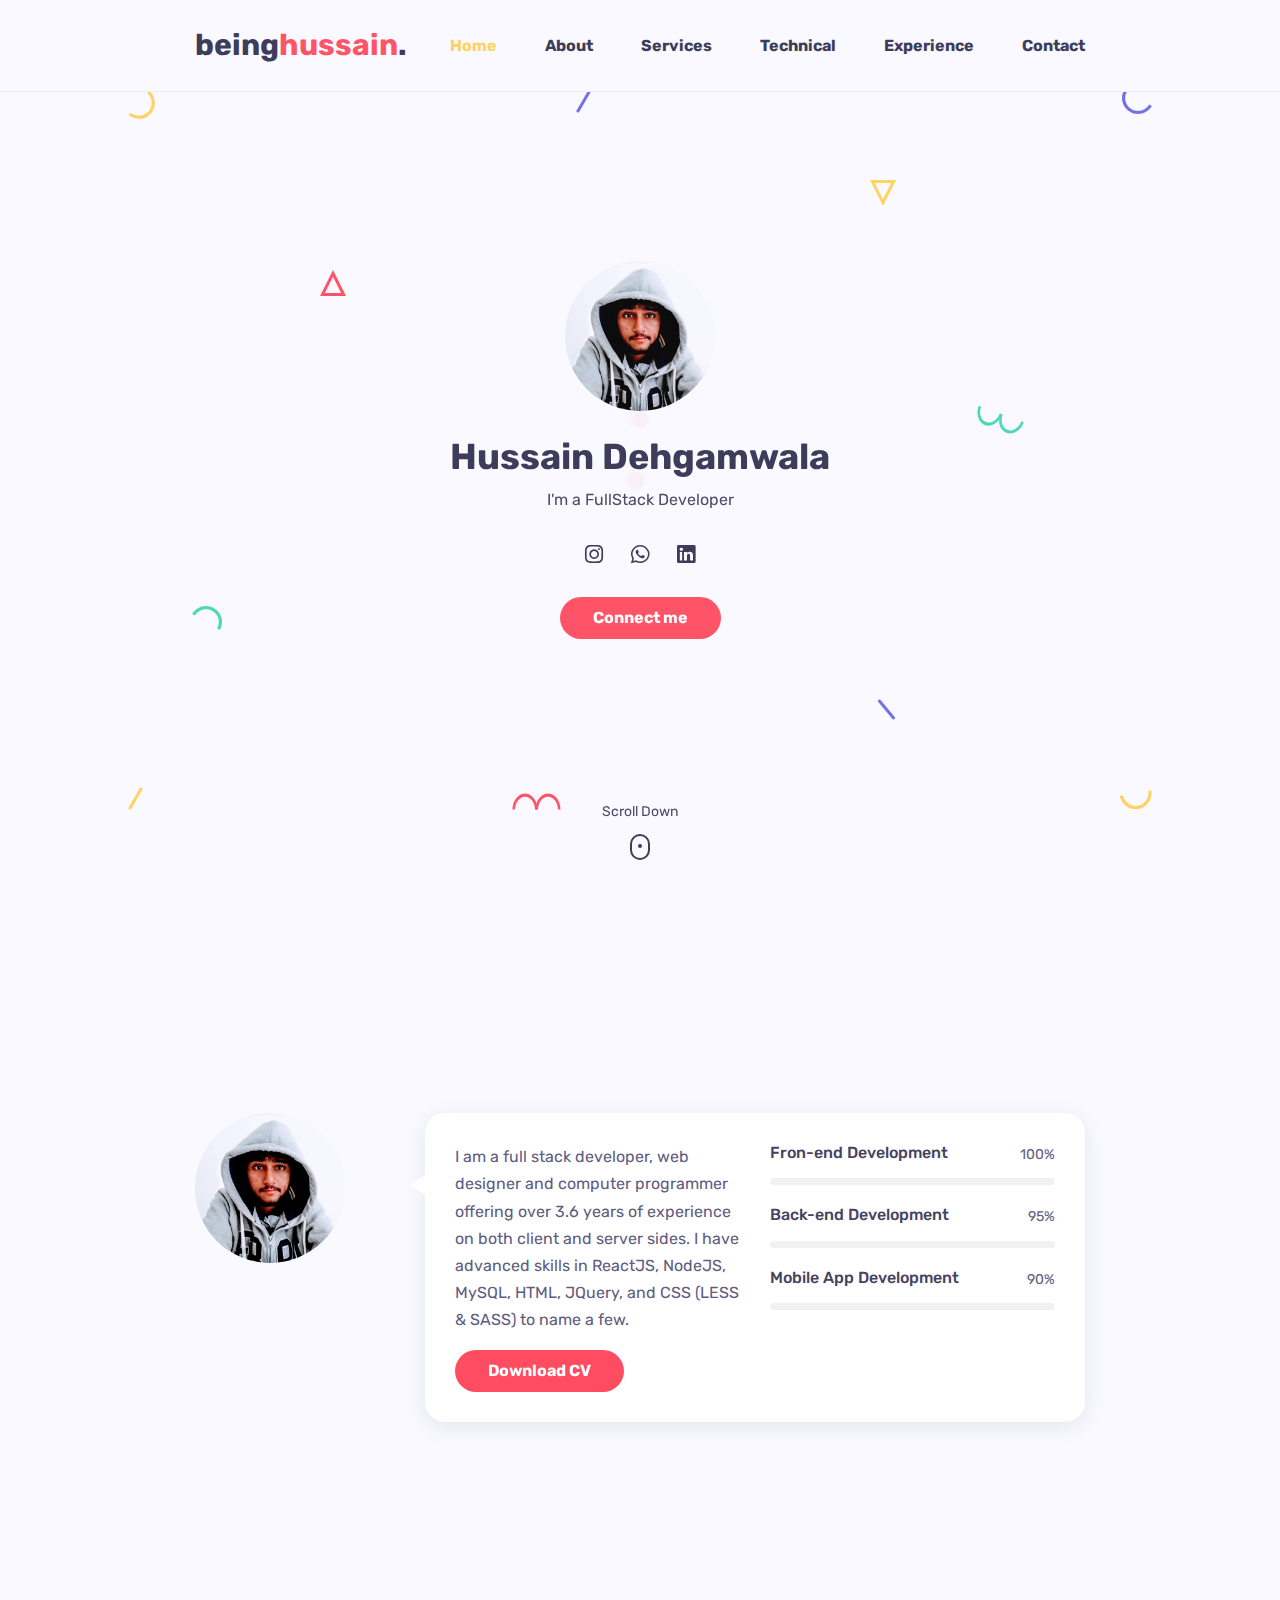
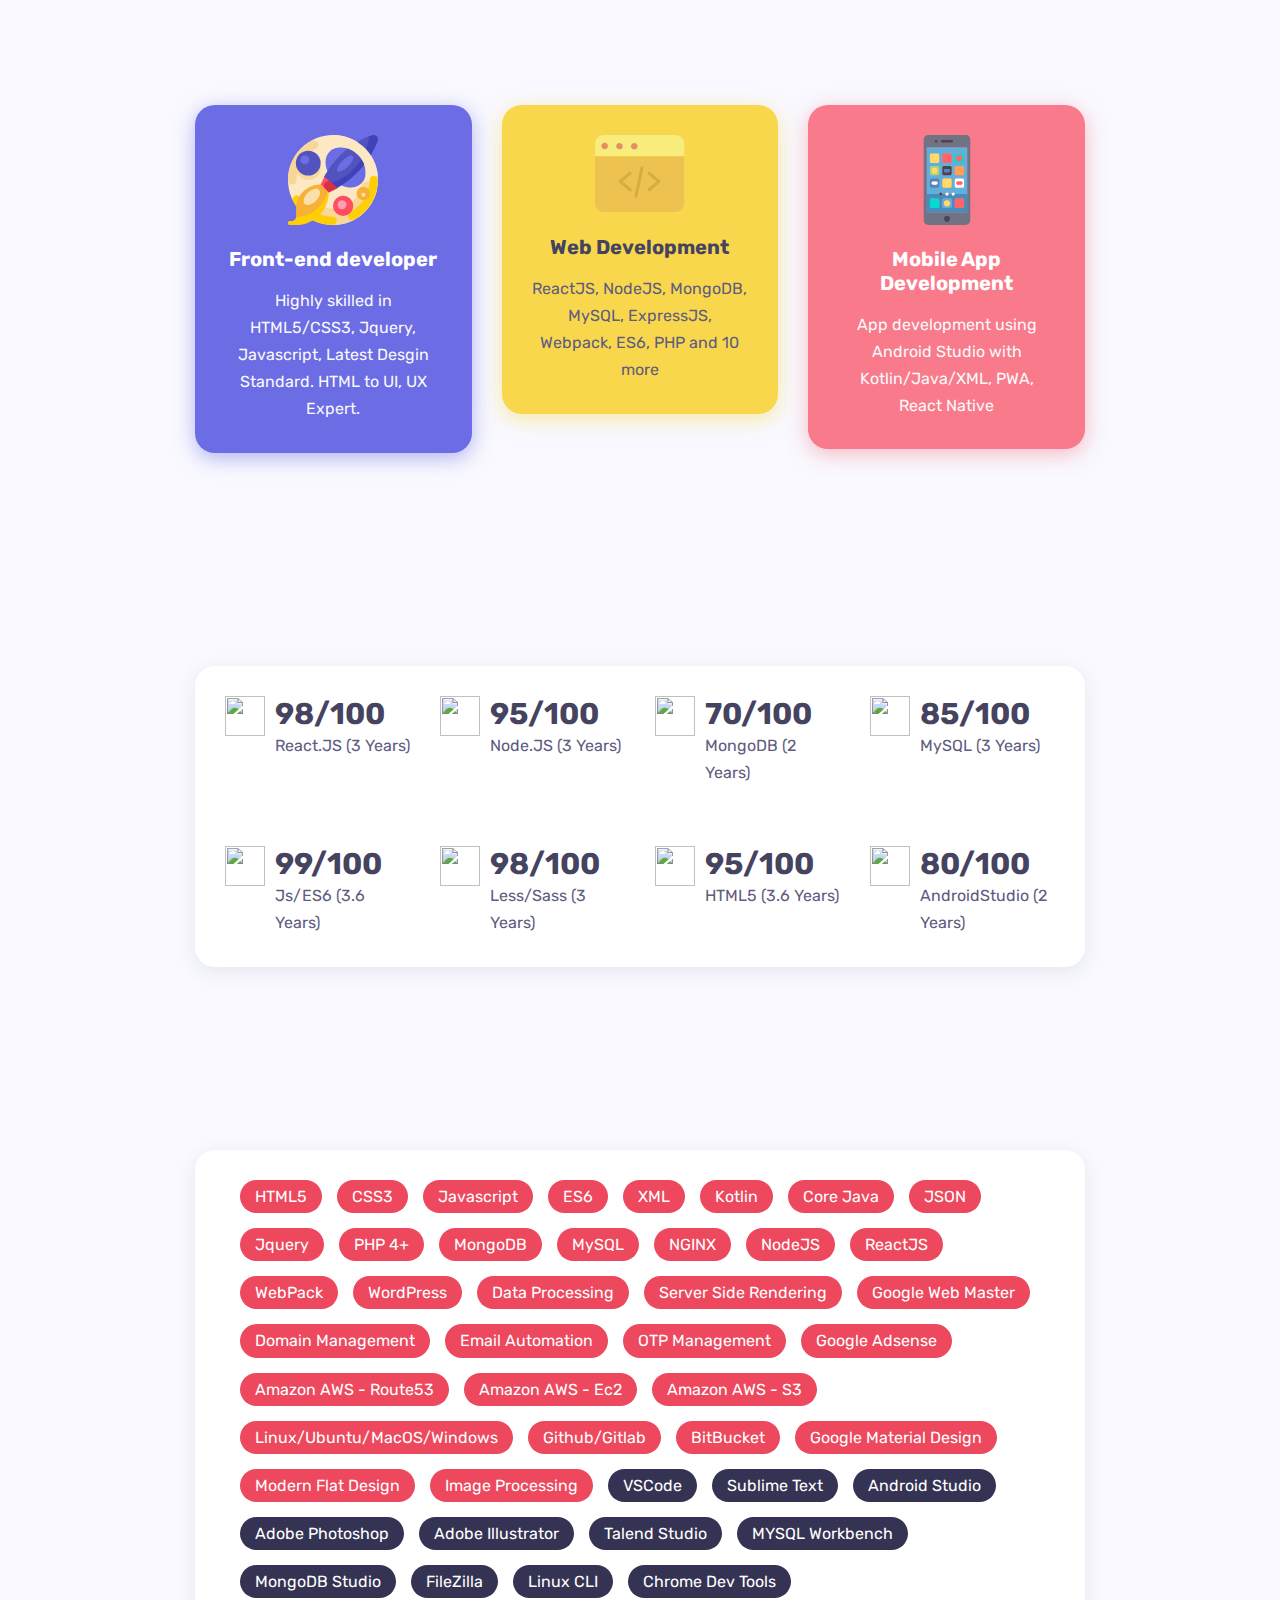
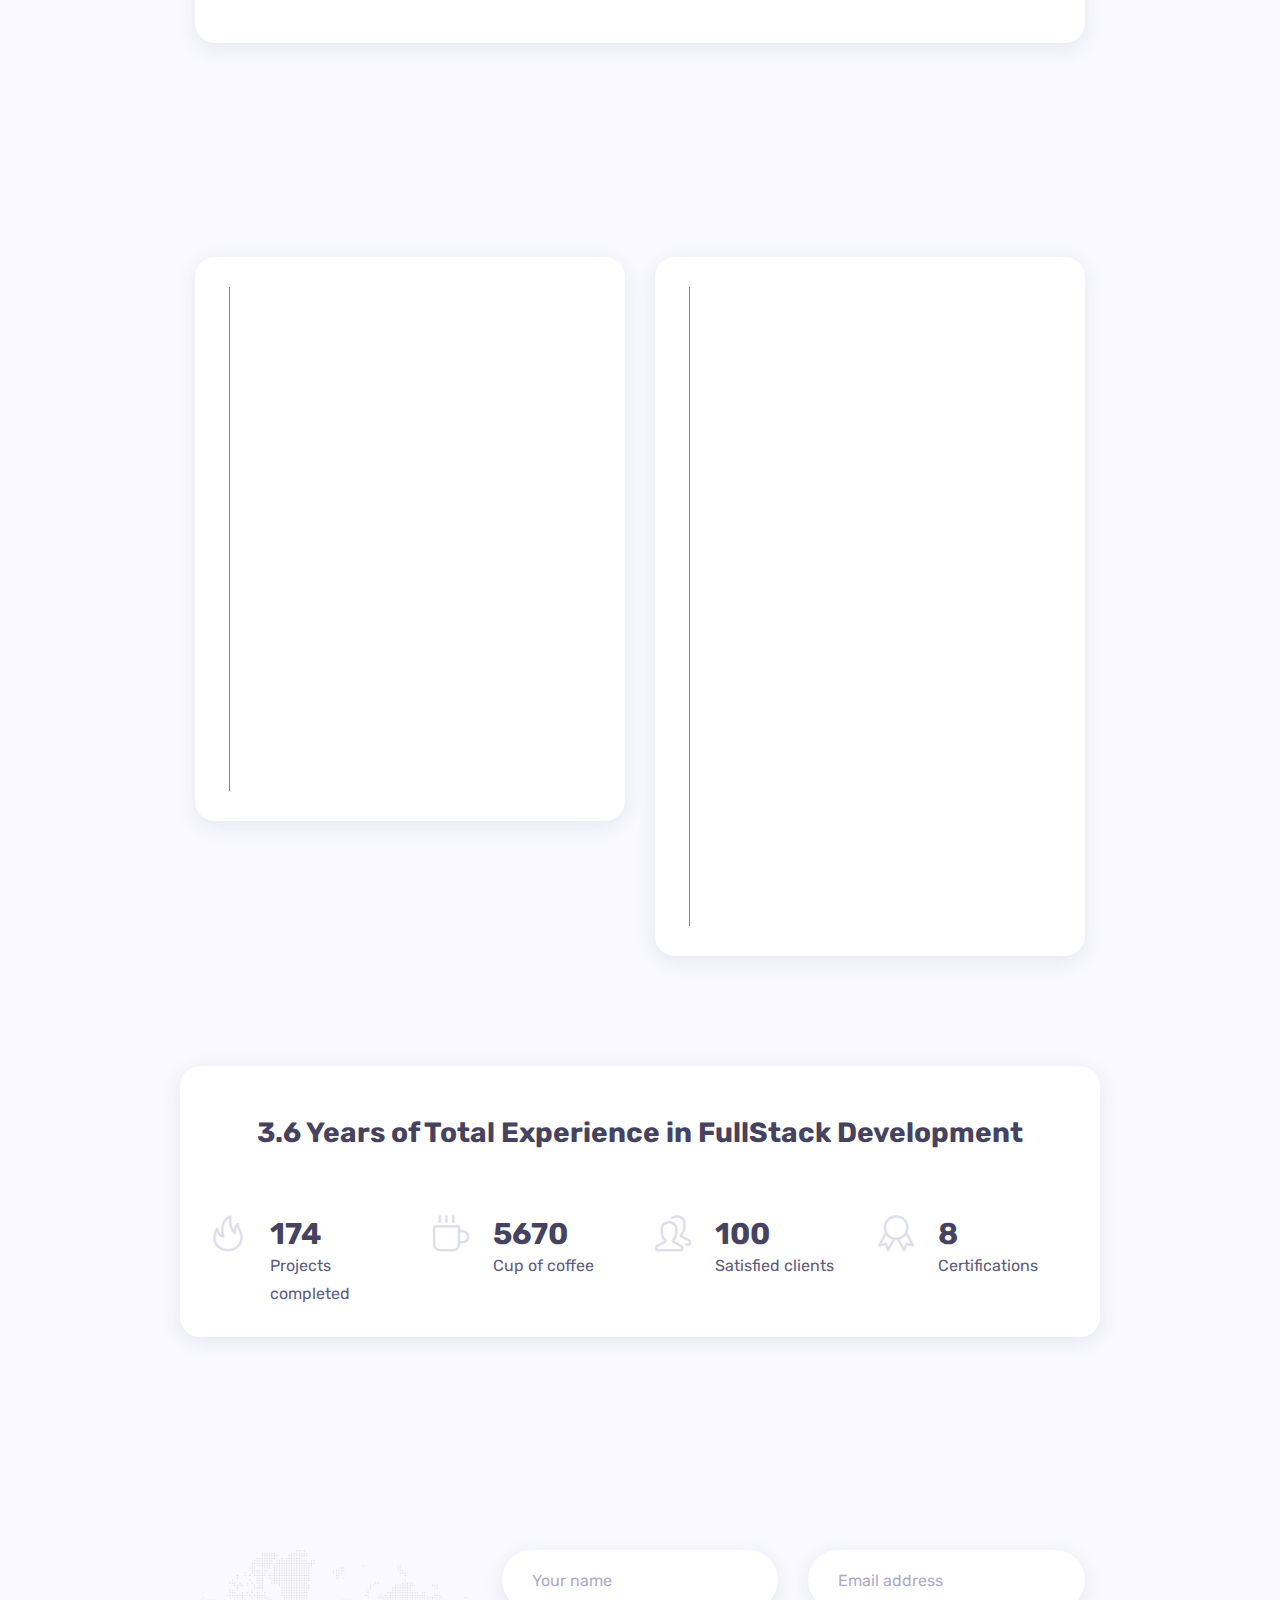
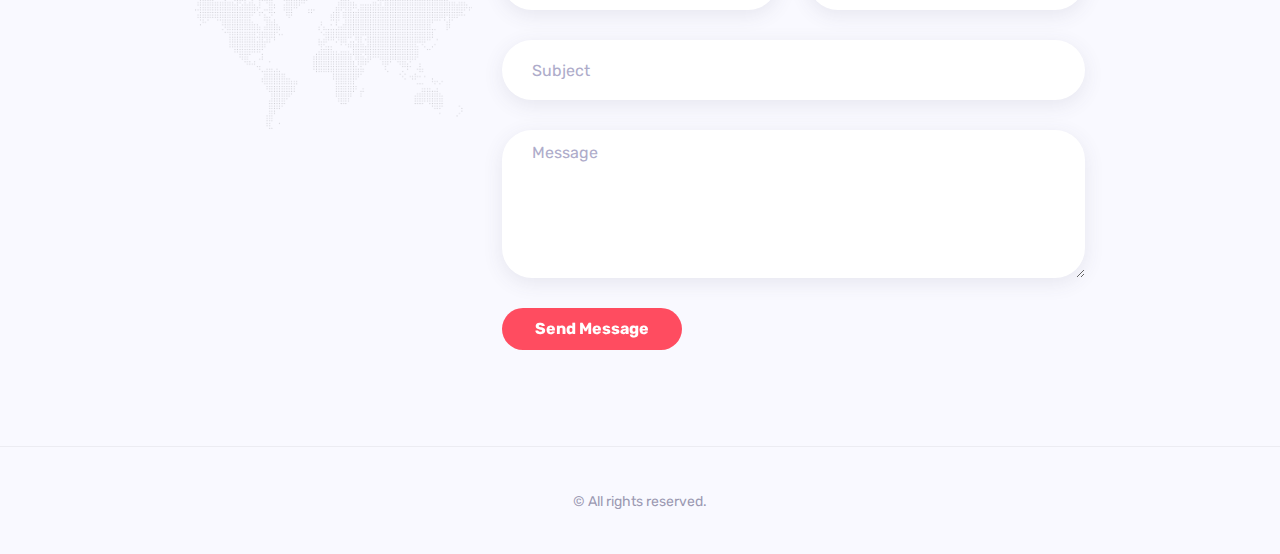
==== commit 8f24f7d9: "fix" ====
--- a/index.html
+++ b/index.html
@@ -3,7 +3,7 @@
    <head>
       <meta http-equiv="Content-Type" content="text/html; charset=UTF-8">
       <title>Being Hussain - Fullstack Web Developer</title>
-      <meta name="description" content="Bolby - Portfolio/CV/Resume HTML Template">
+      <meta name="description" content="Full Stack Developer">
       <meta name="viewport" content="width=device-width, initial-scale=1, maximum-scale=1">
       <link rel="shortcut icon" type="image/x-icon" href="favicons/8858-images-favicon.png">
       <!-- STYLESHEETS -->
@@ -57,7 +57,7 @@
       <header class="desktop-header-3 light fixed-top">
          <div class="container">
             <nav class="navbar navbar-expand-lg navbar-dark">
-               <a class="navbar-brand" href="index-3-light.html"><img src="images/images-logo-dark.svg" alt="Bolby"></a> <button aria-controls="navbarNavDropdown" aria-expanded="false" aria-label="Toggle navigation" class="navbar-toggler" data-target="#navbarNavDropdown" data-toggle="collapse" type="button"><span class="navbar-toggler-icon"></span></button>
+               <a class="navbar-brand" href="index-3-light.html"><span class="beinghussain">being<span class="hussain">hussain</span><span class="dot">.</span></a> <button aria-controls="navbarNavDropdown" aria-expanded="false" aria-label="Toggle navigation" class="navbar-toggler" data-target="#navbarNavDropdown" data-toggle="collapse" type="button"><span class="navbar-toggler-icon"></span></button>
                <div class="collapse navbar-collapse" id="navbarNavDropdown">
                   <ul class="navbar-nav ml-auto scrollspy">
                      <li class="nav-item"><a class="nav-link" href="#home">Home</a></li>
@@ -268,7 +268,7 @@
                                  <img src="https://image.flaticon.com/icons/svg/919/919851.svg"/>
                                  <div class="details">
                                     <h3 class="mb-0 mt-0 number"><em class="count">98</em>/<em class="count">100</em></h3>
-                                    <p class="mb-0">React.JS</p>
+                                    <p class="mb-0">React.JS (3 Years)</p>
                                  </div>
                               </div>
                               <div class="spacer d-md-none d-lg-none" data-height="30"></div>
@@ -279,7 +279,7 @@
 							   <img src="https://image.flaticon.com/icons/svg/919/919825.svg"/>
 							   <div class="details">
 								  <h3 class="mb-0 mt-0 number"><em class="count">95</em>/<em class="count">100</em></h3>
-								  <p class="mb-0">Node.JS</p>
+								  <p class="mb-0">Node.JS (3 Years)</p>
 							   </div>
 							</div>
 							<div class="spacer d-md-none d-lg-none" data-height="30"></div>
@@ -291,7 +291,7 @@
 							   <img src="https://f0.pngfuel.com/png/241/983/mongodb-nosql-database-computer-icons-others-png-clip-art.png"/>
 							   <div class="details">
 								  <h3 class="mb-0 mt-0 number"><em class="count">70</em>/<em class="count">100</em></h3>
-								  <p class="mb-0">MongoDB</p>
+								  <p class="mb-0">MongoDB (2 Years)</p>
 							   </div>
 							</div>
 							<div class="spacer d-md-none d-lg-none" data-height="30"></div>
@@ -303,7 +303,7 @@
 							   <img src="https://image.flaticon.com/icons/png/512/919/919836.png"/>
 							   <div class="details">
 								  <h3 class="mb-0 mt-0 number"><em class="count">85</em>/<em class="count">100</em></h3>
-								  <p class="mb-0">MySQL</p>
+								  <p class="mb-0">MySQL (3 Years)</p>
 							   </div>
 							</div>
 							<div class="spacer d-md-none d-lg-none" data-height="30"></div>
@@ -320,7 +320,7 @@
                                  <img src="https://image.flaticon.com/icons/svg/919/919828.svg"/>
                                  <div class="details">
                                     <h3 class="mb-0 mt-0 number"><em class="count">99</em>/<em class="count">100</em></h3>
-                                    <p class="mb-0">Javascript/ES6</p>
+                                    <p class="mb-0">Js/ES6 (3.6 Years)</p>
                                  </div>
                               </div>
                               <div class="spacer d-md-none d-lg-none" data-height="30"></div>
@@ -331,7 +331,7 @@
 							   <img src="https://cdn2.iconfinder.com/data/icons/designer-skills/128/less-512.png"/>
 							   <div class="details">
 								  <h3 class="mb-0 mt-0 number"><em class="count">98</em>/<em class="count">100</em></h3>
-								  <p class="mb-0">Less/Sass</p>
+								  <p class="mb-0">Less/Sass (3 Years)</p>
 							   </div>
 							</div>
 							<div class="spacer d-md-none d-lg-none" data-height="30"></div>
@@ -343,7 +343,7 @@
 							   <img src="https://image.flaticon.com/icons/svg/524/524545.svg"/>
 							   <div class="details">
 								  <h3 class="mb-0 mt-0 number"><em class="count">95</em>/<em class="count">100</em></h3>
-								  <p class="mb-0">HTML5</p>
+								  <p class="mb-0">HTML5 (3.6 Years)</p>
 							   </div>
 							</div>
 							<div class="spacer d-md-none d-lg-none" data-height="30"></div>
@@ -355,7 +355,7 @@
 							   <img src="https://freeiconshop.com/wp-content/uploads/edd/android-flat.png"/>
 							   <div class="details">
 								  <h3 class="mb-0 mt-0 number"><em class="count">80</em>/<em class="count">100</em></h3>
-								  <p class="mb-0">Android Studio</p>
+								  <p class="mb-0">AndroidStudio (2 Years)</p>
 							   </div>
 							</div>
 							<div class="spacer d-md-none d-lg-none" data-height="30"></div>
@@ -512,6 +512,11 @@
          <section>
             <div class="container bg-white rounded shadow-dark padding-30 overflow-hidden">
                <div class="row">
+				<div style="text-align:center" class="col-sm-12">
+ <h2>3.6 Years of Total Experience in FullStack Development</h2>
+				</div>
+								<div  class="center spacer" data-height="120"></div >
+
                   <div class="col-md-3 col-sm-6">
                      <!-- fact item -->
                      <div class="fact-item">
--- a/css/css-style.css
+++ b/css/css-style.css
@@ -2512,8 +2512,8 @@
 }
 
 .skill-icon img {
-  width: 60px !important;
-  height: 60px !important;
+  width: 40px !important;
+  height: 40px !important;
 }
 
 .skill-icon .details {
@@ -2544,3 +2544,14 @@
 .skill-set-cloud .software {
   background: #353353 !important;
 }
+
+.beinghussain {
+  font-size: 30px;
+  font-family: "Rubik", sans-serif;
+  font-weight: 700 !important;
+  color: #353353;
+}
+
+.hussain {
+  color: #ff4c60;
+}
